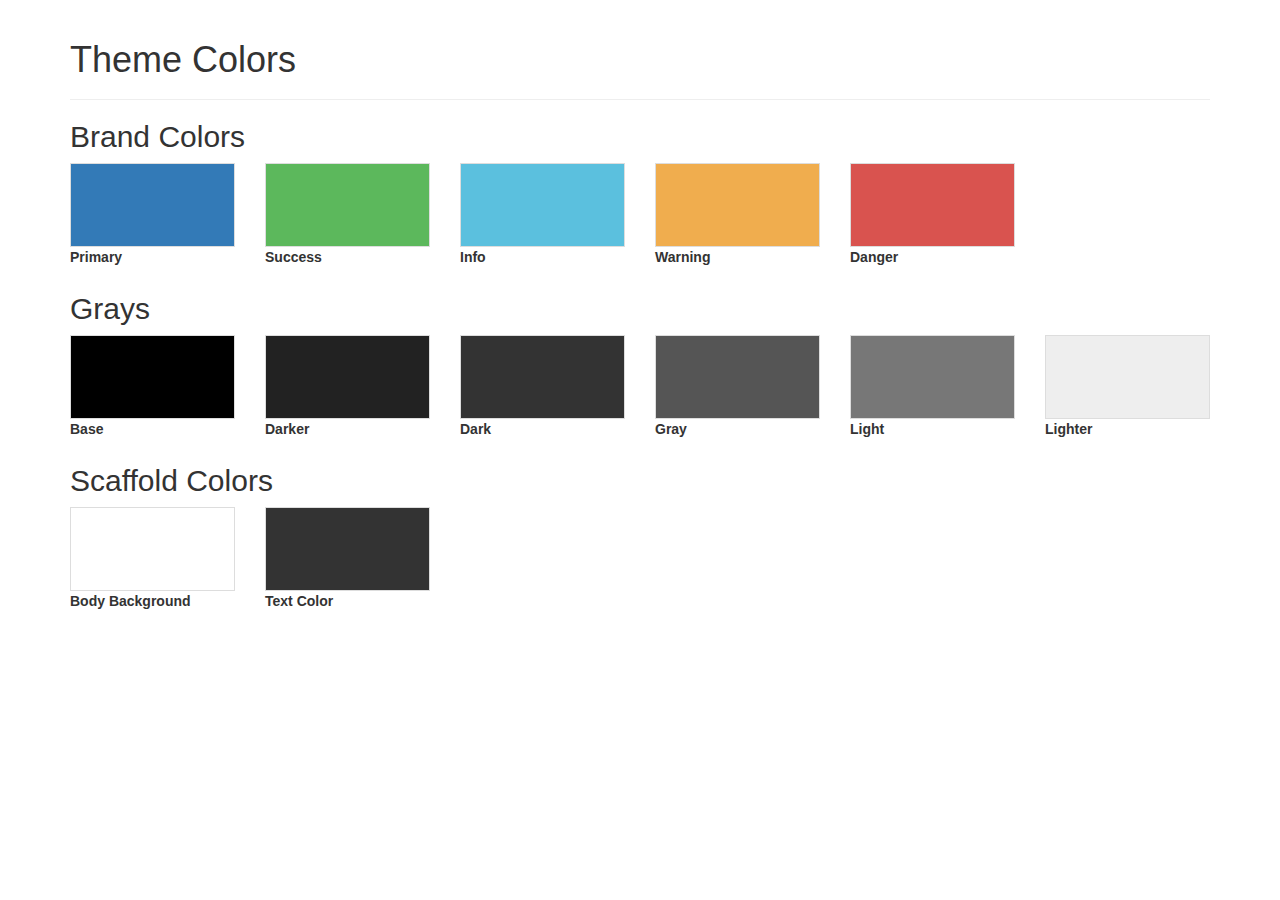
==== layout.html @ 15cb7319 "First Commit of files" ====
<!DOCTYPE html>
<html lang="en">

<head>
  <title>Bootstrap Builder</title>
  <meta charset="utf-8">
  <meta name="viewport" content="width=device-width, initial-scale=1">
  <link rel="stylesheet" href="/css/builder-styles.css">
  <link rel="stylesheet" href="/css/bootstrap.css">
  <link rel="stylesheet" href="/css/bootstrap-theme.css"> </head>

<body>
  <div class="container">
    <div class="page-header">
      <h1>Theme Colors</h1> </div>
    <h2>Brand Colors</h2>
    <div class="row">
      <div class="col-sm-2 col-xs-4">
        <div class="brand-primary color-swatch"></div>
        <label>Primary</label>
      </div>
      <div class="col-sm-2 col-xs-4">
        <div class="brand-success color-swatch"></div>
        <label>Success</label>
      </div>
      <div class="col-sm-2 col-xs-4">
        <div class="brand-info color-swatch"></div>
        <label>Info</label>
      </div>
      <div class="col-sm-2 col-xs-4">
        <div class="brand-warning color-swatch"></div>
        <label>Warning</label>
      </div>
      <div class="col-sm-2 col-xs-4">
        <div class="brand-danger color-swatch"></div>
        <label>Danger</label>
      </div>
    </div>
    <h2>Grays</h2>
    <div class="row">
      <div class="col-sm-2 col-xs-4">
        <div class="gray-base color-swatch"></div>
        <label>Base</label>
      </div>
      <div class="col-sm-2 col-xs-4">
        <div class="gray-darker color-swatch"></div>
        <label>Darker</label>
      </div>
      <div class="col-sm-2 col-xs-4">
        <div class="gray-dark color-swatch"></div>
        <label>Dark</label>
      </div>
      <div class="col-sm-2 col-xs-4">
        <div class="gray color-swatch"></div>
        <label>Gray</label>
      </div>
      <div class="col-sm-2 col-xs-4">
        <div class="gray-light color-swatch"></div>
        <label>Light</label>
      </div>
      <div class="col-sm-2 col-xs-4">
        <div class="gray-lighter color-swatch"></div>
        <label>Lighter</label>
      </div>
    </div>
    <h2>Scaffold Colors</h2>
    <div class="row">
      <div class="col-sm-2 col-xs-4">
        <div class="body-bg color-swatch"></div>
        <label>Body Background</label>
      </div>
      <div class="col-sm-2 col-xs-4">
        <div class="text-color color-swatch"></div>
        <label>Text Color</label>
      </div>
    </div>

<!--
    <div class="page-header">
      <h2>Fonts</h2>
    </div>
    <div class="row">
      <div class="col-sm-4">
        <p class="font-sans-serif"><strong>Sans Serif Font Family.</strong> Lorem ipsum dolor sit amet, consectetur adipiscing elit, sed do eiusmod tempor incididunt ut labore et dolore magna aliqua. Ut enim ad minim veniam, quis nostrud exercitation ullamco laboris nisi ut aliquip ex ea commodo consequat.</label>
      </div>
      <div class="col-sm-4">
        <p class="font-serif"><strong>Serif Font Family.</strong> Lorem ipsum dolor sit amet, consectetur adipiscing elit, sed do eiusmod tempor incididunt ut labore et dolore magna aliqua. Ut enim ad minim veniam, quis nostrud exercitation ullamco laboris nisi ut aliquip ex ea commodo consequat.</label>
      </div>
      <div class="col-sm-4">
        <p class="font-monospace"><strong>Monospace Font Family.</strong> Lorem ipsum dolor sit amet, consectetur adipiscing elit, sed do eiusmod tempor incididunt ut labore et dolore magna aliqua. Ut enim ad minim veniam.</label>
      </div>
      <div class="col-sm-12">
        <p class="font-base"><strong>Base Font Family.</strong> Lorem ipsum dolor sit amet, consectetur adipiscing elit, sed do eiusmod tempor incididunt ut labore et dolore magna aliqua. Ut enim ad minim veniam, quis nostrud exercitation ullamco laboris nisi ut aliquip ex ea commodo consequat. Duis aute irure dolor in reprehenderit in voluptate velit esse cillum dolore eu fugiat nulla pariatur. Excepteur sint occaecat cupidatat non proident, sunt in culpa qui officia deserunt mollit anim id est laborum.</label>
      </div>
    </div>
-->

  </div>
  <script src="https://ajax.googleapis.com/ajax/libs/jquery/1.12.4/jquery.min.js"></script>
  <script src="http://maxcdn.bootstrapcdn.com/bootstrap/3.3.6/js/bootstrap.min.js"></script>
</body>

</html>
---- css/builder-styles.css ----
/* Generated by less 2.5.1 */
body,
html {
  height: 100%;
  position: relative;
  font-size: 14px;
}
iframe {
  overflow-y: scroll;
  float: left;
  height: 100%;
  width: 100%;
}
.application {
  height: 100%;
  width: calc(100% - 232px);
  min-width: 320px;
  padding: 0px;
  margin: 0px;
  background: #ffffff;
  overflow: auto;
}
.color-swatch {
  height: 84px;
  border: 1px solid #ddd;
}
@media (max-width: 768px) {
  .color-swatch {
    height: 72px;
  }
}
.brand-primary {
  background-color: #337ab7;
}
.brand-success {
  background-color: #5cb85c;
}
.brand-info {
  background-color: #5bc0de;
}
.brand-warning {
  background-color: #f0ad4e;
}
.brand-danger {
  background-color: #d9534f;
}
.gray-base {
  background-color: #000000;
}
.gray-darker {
  background-color: #222222;
}
.gray-dark {
  background-color: #333333;
}
.gray {
  background-color: #555555;
}
.gray-light {
  background-color: #777777;
}
.gray-lighter {
  background-color: #eeeeee;
}
.body-bg {
  background-color: #fff;
}
.text-color {
  background-color: #333333;
}
.font-sans-serif {
  font-family: "Helvetica Neue", Helvetica, Arial, sans-serif;
}
.font-serif {
  font-family: Georgia, "Times New Roman", Times, serif;
}
.font-monospace {
  font-family: Menlo, Monaco, Consolas, "Courier New", monospace;
}
.font-base {
  font-family: "Helvetica Neue", Helvetica, Arial, sans-serif;
}
.tool-panel {
  width: 232px;
  float: right;
  height: 100%;
  padding: 0;
  margin: 0px;
  position: absolute;
  top: 0;
  right: 0;
  background-color: #c3c3c3;
  overflow: scroll;
  padding-top: 50px;
}
.tool-panel label {
  margin-top: .5em;
  padding-bottom: .25em;
}
.panel-outer,
.panel-inner {
  margin: 0;
  border: none;
}
.panel-heading {
  background-image: none;
}
.panel-outer .panel-heading {
  background-image: none;
  background-color: #777;
  color: #eee;
}
.panel-outer .panel-body {
  padding: 0;
}
.panel-inner .panel-heading {
  background-image: none;
  background-color: #eee;
  color: #777;
}
.panel-inner .panel-body {
  padding: 0 1em 1em 1em;
}
.panel-inner hr {
  margin-bottom: 0;
}
#console {
  word-wrap: break-word;
}
.swatch-dropdown {
  display: inline-block;
  height: 16px;
  width: 16px;
  margin-right: 10px;
  vertical-align: middle;
}
.colorpicker-component,
.colorpicker-component .input-group-addon,
.config-display {
  display: inline-block;
}
.config-display {
  width: auto !important;
  float: right;
}
.input-group-addon {
  width: 32px !important;
  padding: 0;
}
.color-picker {
  border-radius: 0;
  background-image: none;
}
.colorpicker-element .input-group-addon i {
  width: 32px !important;
  height: 32px !important;
}
.variable-display {
  padding: 0 10px 10px 10px;
}
.variable-display .input-group-addon,
.variable-display .form-control {
  border-radius: 0;
}
.config-variables,
.config-tint {
  display: none;
}
.config-variables ul {
  margin-top: -1px;
  overflow-y: scroll;
  max-height: 122px;
  border-radius: 0px;
}
.config-variables .list-group-item {
  border-radius: 0px;
}
.slider {
  margin-left: 10px;
  max-width: 185px;
}
.slider .slider-selection {
  background: #BABABA;
}
.slider-handle {
  background-image: none !important;
  background-color: #eee !important;
  border: 1px solid #888 !important;
}
/*# sourceMappingURL=builder-styles.css.map */
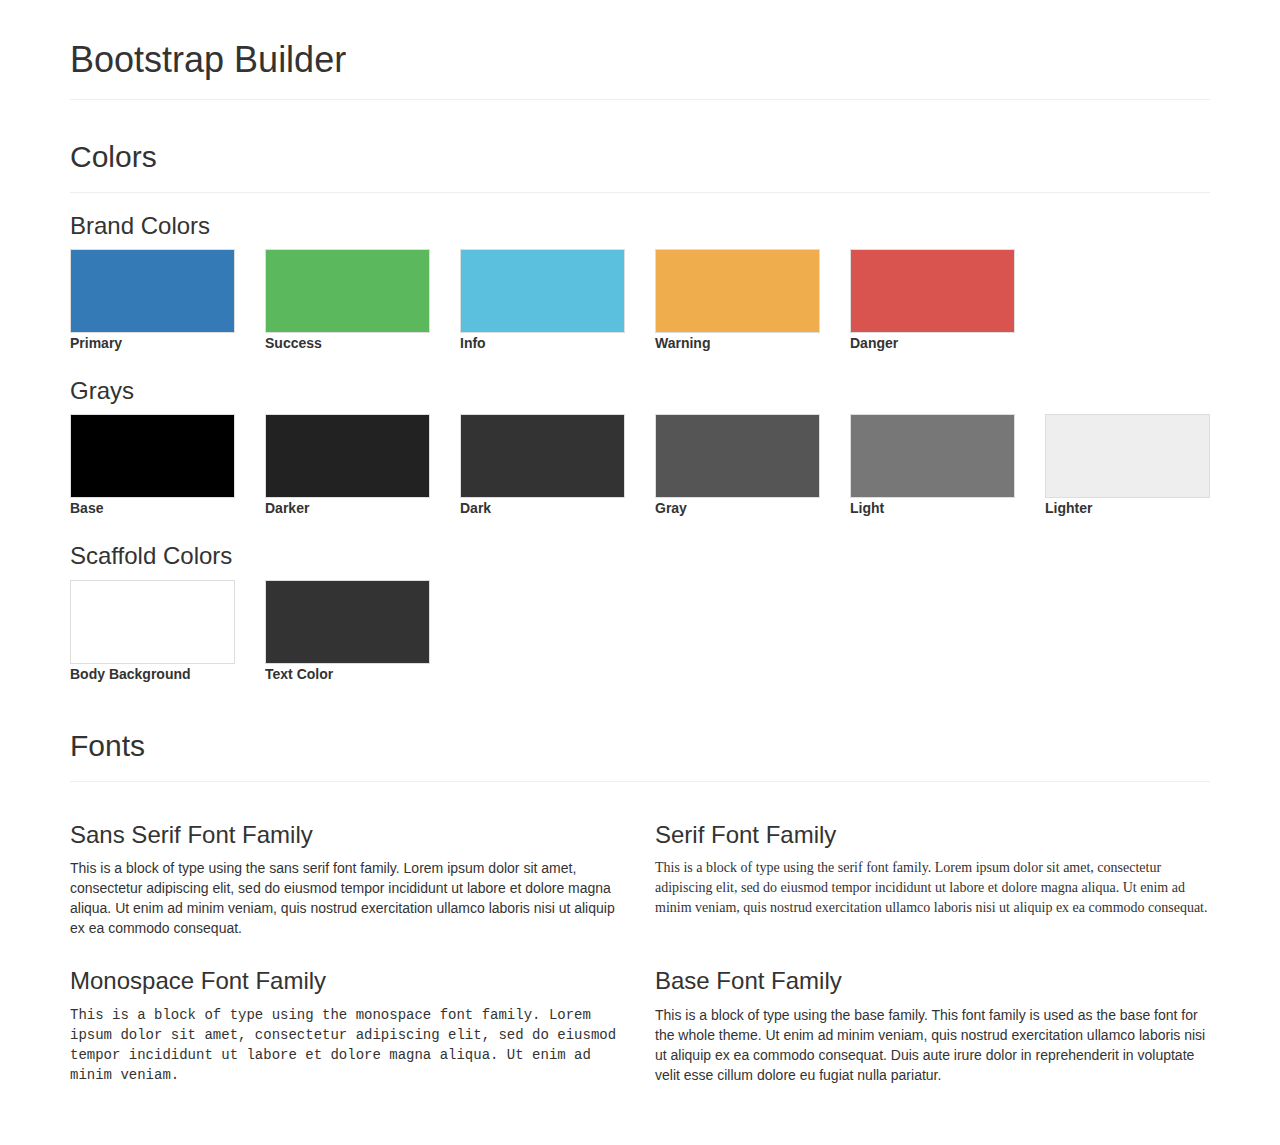
==== commit fda30098: "Added base font variables; variable links are not being "unwatched" when variables change" ====
--- a/layout.html
+++ b/layout.html
@@ -5,99 +5,125 @@
   <title>Bootstrap Builder</title>
   <meta charset="utf-8">
   <meta name="viewport" content="width=device-width, initial-scale=1">
-  <link rel="stylesheet" href="/css/builder-styles.css">
+  <link rel="stylesheet" href="/css/layout-styles.css">
   <link rel="stylesheet" href="/css/bootstrap.css">
-  <link rel="stylesheet" href="/css/bootstrap-theme.css"> </head>
+<!--  <link rel="stylesheet/less" type="text/css" href="/less/builder.less" />-->
+<!--  <script src="https://cdnjs.cloudflare.com/ajax/libs/less.js/2.7.1/less.js" type="text/javascript"></script>-->
+<!--  <link rel="stylesheet/css" type="text/css" href="/css/builder.css" />-->
+<link rel="stylesheet/css" type="text/css" href="/css/layout-styles.css" />
+
+  <link rel="stylesheet" href="/css/bootstrap-theme.css">
+  <link rel="stylesheet" href="https://fonts.googleapis.com/css?family=Lato">
+  <link rel="stylesheet" href="https://fonts.googleapis.com/css?family=Open+Sans">
+</head>
 
 <body>
   <div class="container">
     <div class="page-header">
-      <h1>Theme Colors</h1> </div>
-    <h2>Brand Colors</h2>
+      <h1>Bootstrap Builder</h1> </div>
+    <div class="page-header" id="colors">
+      <h2>Colors</h2> </div>
+    <h3 id="brand-colors">Brand Colors</h3>
     <div class="row">
       <div class="col-sm-2 col-xs-4">
-        <div class="brand-primary color-swatch"></div>
+        <div class="color-swatch brand-primary"></div>
         <label>Primary</label>
       </div>
       <div class="col-sm-2 col-xs-4">
-        <div class="brand-success color-swatch"></div>
+        <div class="color-swatch brand-success"></div>
         <label>Success</label>
       </div>
       <div class="col-sm-2 col-xs-4">
-        <div class="brand-info color-swatch"></div>
+        <div class="color-swatch brand-info"></div>
         <label>Info</label>
       </div>
       <div class="col-sm-2 col-xs-4">
-        <div class="brand-warning color-swatch"></div>
+        <div class="color-swatch brand-warning"></div>
         <label>Warning</label>
       </div>
       <div class="col-sm-2 col-xs-4">
-        <div class="brand-danger color-swatch"></div>
+        <div class="color-swatch brand-danger"></div>
         <label>Danger</label>
       </div>
     </div>
-    <h2>Grays</h2>
+    <h3 id="grays">Grays</h3>
     <div class="row">
       <div class="col-sm-2 col-xs-4">
-        <div class="gray-base color-swatch"></div>
+        <div class="color-swatch gray-base"></div>
         <label>Base</label>
       </div>
       <div class="col-sm-2 col-xs-4">
-        <div class="gray-darker color-swatch"></div>
+        <div class="color-swatch gray-darker"></div>
         <label>Darker</label>
       </div>
       <div class="col-sm-2 col-xs-4">
-        <div class="gray-dark color-swatch"></div>
+        <div class="color-swatch gray-dark"></div>
         <label>Dark</label>
       </div>
       <div class="col-sm-2 col-xs-4">
-        <div class="gray color-swatch"></div>
+        <div class="color-swatch gray"></div>
         <label>Gray</label>
       </div>
       <div class="col-sm-2 col-xs-4">
-        <div class="gray-light color-swatch"></div>
+        <div class="color-swatch gray-light"></div>
         <label>Light</label>
       </div>
       <div class="col-sm-2 col-xs-4">
-        <div class="gray-lighter color-swatch"></div>
+        <div class="color-swatch gray-lighter"></div>
         <label>Lighter</label>
       </div>
     </div>
-    <h2>Scaffold Colors</h2>
     <div class="row">
-      <div class="col-sm-2 col-xs-4">
-        <div class="body-bg color-swatch"></div>
-        <label>Body Background</label>
+      <div class="col-sm-6">
+
+        <h3 id="scaffolding-colors">Scaffold Colors</h3>
+        <div class="row">
+          <div class="col-sm-4 col-xs-4">
+            <div class="color-swatch body-bg"></div>
+            <label>Body Background</label>
+          </div>
+          <div class="col-sm-4 col-xs-4">
+            <div class="color-swatch text-color"></div>
+            <label>Text Color</label>
+          </div>
+        </div>
       </div>
-      <div class="col-sm-2 col-xs-4">
-        <div class="text-color color-swatch"></div>
-        <label>Text Color</label>
+<!--
+      <div class="col-sm-6">
+        <h3>Links</h3>
+        <a class="btn btn-lg btn-link custom-link custom-underline" class="custom-link">Link</a>
       </div>
+-->
     </div>
-
-<!--
-    <div class="page-header">
-      <h2>Fonts</h2>
+    <div class="page-header" id="fonts">
+      <h2 id="font-families">Fonts</h2> </div>
+    <div class="row">
+      <div class="col-sm-6">
+        <h3>Sans Serif Font Family</h3>
+        <p class="font-family-sans-serif">This is a block of type using the sans serif font family. Lorem ipsum dolor sit amet, consectetur adipiscing elit, sed do eiusmod tempor incididunt ut labore et dolore magna aliqua. Ut enim ad minim veniam, quis nostrud exercitation ullamco laboris nisi ut aliquip ex ea commodo consequat.</label>
+      </div>
+      <div class="col-sm-6">
+        <h3>Serif Font Family</h3>
+        <p class="font-family-serif">This is a block of type using the serif font family. Lorem ipsum dolor sit amet, consectetur adipiscing elit, sed do eiusmod tempor incididunt ut labore et dolore magna aliqua. Ut enim ad minim veniam, quis nostrud exercitation ullamco laboris nisi ut aliquip ex ea commodo consequat.</label>
+      </div>
+      <div class="clearfix visible-sm visible-md visible-lg"></div>
+      <div class="col-sm-6">
+        <h3>Monospace Font Family</h3>
+        <p class="font-family-monospace">This is a block of type using the monospace font family. Lorem ipsum dolor sit amet, consectetur adipiscing elit, sed do eiusmod tempor incididunt ut labore et dolore magna aliqua. Ut enim ad minim veniam.</label>
+      </div>
+      <div class="col-sm-6">
+        <h3>Base Font Family</h3>
+        <p class="font-family-base">This is a block of type using the base family. This font family is used as the base font for the whole theme. Ut enim ad minim veniam, quis nostrud exercitation ullamco laboris nisi ut aliquip ex ea commodo consequat. Duis aute irure dolor in reprehenderit in voluptate velit esse cillum dolore eu fugiat nulla pariatur.</label>
+      </div>
+      <div class="clearfix visible-sm visible-md visible-lg"></div>
     </div>
-    <div class="row">
-      <div class="col-sm-4">
-        <p class="font-sans-serif"><strong>Sans Serif Font Family.</strong> Lorem ipsum dolor sit amet, consectetur adipiscing elit, sed do eiusmod tempor incididunt ut labore et dolore magna aliqua. Ut enim ad minim veniam, quis nostrud exercitation ullamco laboris nisi ut aliquip ex ea commodo consequat.</label>
-      </div>
-      <div class="col-sm-4">
-        <p class="font-serif"><strong>Serif Font Family.</strong> Lorem ipsum dolor sit amet, consectetur adipiscing elit, sed do eiusmod tempor incididunt ut labore et dolore magna aliqua. Ut enim ad minim veniam, quis nostrud exercitation ullamco laboris nisi ut aliquip ex ea commodo consequat.</label>
-      </div>
-      <div class="col-sm-4">
-        <p class="font-monospace"><strong>Monospace Font Family.</strong> Lorem ipsum dolor sit amet, consectetur adipiscing elit, sed do eiusmod tempor incididunt ut labore et dolore magna aliqua. Ut enim ad minim veniam.</label>
-      </div>
-      <div class="col-sm-12">
-        <p class="font-base"><strong>Base Font Family.</strong> Lorem ipsum dolor sit amet, consectetur adipiscing elit, sed do eiusmod tempor incididunt ut labore et dolore magna aliqua. Ut enim ad minim veniam, quis nostrud exercitation ullamco laboris nisi ut aliquip ex ea commodo consequat. Duis aute irure dolor in reprehenderit in voluptate velit esse cillum dolore eu fugiat nulla pariatur. Excepteur sint occaecat cupidatat non proident, sunt in culpa qui officia deserunt mollit anim id est laborum.</label>
-      </div>
-    </div>
--->
-
   </div>
+  <script type="text/javascript" src="variables.json"></script>
+  <script type="text/javascript" src="fonts.json"></script>
   <script src="https://ajax.googleapis.com/ajax/libs/jquery/1.12.4/jquery.min.js"></script>
   <script src="http://maxcdn.bootstrapcdn.com/bootstrap/3.3.6/js/bootstrap.min.js"></script>
+  <script src="/js/underscore.js"></script>
+  <script src="/js/layout.js"></script>
 </body>
 
 </html>
--- a/css/layout-styles.css
+++ b/css/layout-styles.css
@@ -0,0 +1,72 @@
+/* Generated by less 2.5.1 */
+body {
+  padding-bottom: 50px;
+}
+.color-swatch {
+  height: 84px !important;
+  border: 1px solid #ddd;
+  background-color: #ddd;
+}
+@media (max-width: 768px) {
+  .color-swatch {
+    height: 72px !important;
+  }
+}
+.custom-link {
+  color: #337ab7;
+}
+.custom-underline {
+  text-decoration: none;
+}
+.brand-primary {
+  background-color: #337ab7;
+}
+.brand-success {
+  background-color: #5cb85c;
+}
+.brand-info {
+  background-color: #5bc0de;
+}
+.brand-warning {
+  background-color: #f0ad4e;
+}
+.brand-danger {
+  background-color: #d9534f;
+}
+.gray-base {
+  background-color: #000000;
+}
+.gray-darker {
+  background-color: #222222;
+}
+.gray-dark {
+  background-color: #333333;
+}
+.gray {
+  background-color: #555555;
+}
+.gray-light {
+  background-color: #777777;
+}
+.gray-lighter {
+  background-color: #eeeeee;
+}
+.body-bg {
+  background-color: #ffffff;
+}
+.text-color {
+  background-color: #333333;
+}
+.font-family-sans-serif {
+  font-family: "Helvetica Neue", Helvetica, Arial, sans-serif;
+}
+.font-family-serif {
+  font-family: Georgia, "Times New Roman", Times, serif;
+}
+.font-family-monospace {
+  font-family: Menlo, Monaco, Consolas, "Courier New", monospace;
+}
+.font-family-base {
+  font-family: "Helvetica Neue", Helvetica, Arial, sans-serif;
+}
+/*# sourceMappingURL=layout-styles.css.map */
--- a/css/builder.css
+++ b/css/builder.css
@@ -0,0 +1,6725 @@
+/* Generated by less 2.5.1 */
+/*!
+ * Bootstrap v3.3.7 (http://getbootstrap.com)
+ * Copyright 2011-2016 Twitter, Inc.
+ * Licensed under MIT (https://github.com/twbs/bootstrap/blob/master/LICENSE)
+ */
+/*! normalize.css v3.0.3 | MIT License | github.com/necolas/normalize.css */
+html {
+  font-family: sans-serif;
+  -ms-text-size-adjust: 100%;
+  -webkit-text-size-adjust: 100%;
+}
+body {
+  margin: 0;
+}
+article,
+aside,
+details,
+figcaption,
+figure,
+footer,
+header,
+hgroup,
+main,
+menu,
+nav,
+section,
+summary {
+  display: block;
+}
+audio,
+canvas,
+progress,
+video {
+  display: inline-block;
+  vertical-align: baseline;
+}
+audio:not([controls]) {
+  display: none;
+  height: 0;
+}
+[hidden],
+template {
+  display: none;
+}
+a {
+  background-color: transparent;
+}
+a:active,
+a:hover {
+  outline: 0;
+}
+abbr[title] {
+  border-bottom: 1px dotted;
+}
+b,
+strong {
+  font-weight: bold;
+}
+dfn {
+  font-style: italic;
+}
+h1 {
+  font-size: 2em;
+  margin: 0.67em 0;
+}
+mark {
+  background: #ff0;
+  color: #000;
+}
+small {
+  font-size: 80%;
+}
+sub,
+sup {
+  font-size: 75%;
+  line-height: 0;
+  position: relative;
+  vertical-align: baseline;
+}
+sup {
+  top: -0.5em;
+}
+sub {
+  bottom: -0.25em;
+}
+img {
+  border: 0;
+}
+svg:not(:root) {
+  overflow: hidden;
+}
+figure {
+  margin: 1em 40px;
+}
+hr {
+  box-sizing: content-box;
+  height: 0;
+}
+pre {
+  overflow: auto;
+}
+code,
+kbd,
+pre,
+samp {
+  font-family: monospace, monospace;
+  font-size: 1em;
+}
+button,
+input,
+optgroup,
+select,
+textarea {
+  color: inherit;
+  font: inherit;
+  margin: 0;
+}
+button {
+  overflow: visible;
+}
+button,
+select {
+  text-transform: none;
+}
+button,
+html input[type="button"],
+input[type="reset"],
+input[type="submit"] {
+  -webkit-appearance: button;
+  cursor: pointer;
+}
+button[disabled],
+html input[disabled] {
+  cursor: default;
+}
+button::-moz-focus-inner,
+input::-moz-focus-inner {
+  border: 0;
+  padding: 0;
+}
+input {
+  line-height: normal;
+}
+input[type="checkbox"],
+input[type="radio"] {
+  box-sizing: border-box;
+  padding: 0;
+}
+input[type="number"]::-webkit-inner-spin-button,
+input[type="number"]::-webkit-outer-spin-button {
+  height: auto;
+}
+input[type="search"] {
+  -webkit-appearance: textfield;
+  box-sizing: content-box;
+}
+input[type="search"]::-webkit-search-cancel-button,
+input[type="search"]::-webkit-search-decoration {
+  -webkit-appearance: none;
+}
+fieldset {
+  border: 1px solid #c0c0c0;
+  margin: 0 2px;
+  padding: 0.35em 0.625em 0.75em;
+}
+legend {
+  border: 0;
+  padding: 0;
+}
+textarea {
+  overflow: auto;
+}
+optgroup {
+  font-weight: bold;
+}
+table {
+  border-collapse: collapse;
+  border-spacing: 0;
+}
+td,
+th {
+  padding: 0;
+}
+/*! Source: https://github.com/h5bp/html5-boilerplate/blob/master/src/css/main.css */
+@media print {
+  *,
+  *:before,
+  *:after {
+    background: transparent !important;
+    color: #000 !important;
+    box-shadow: none !important;
+    text-shadow: none !important;
+  }
+  a,
+  a:visited {
+    text-decoration: underline;
+  }
+  a[href]:after {
+    content: " (" attr(href) ")";
+  }
+  abbr[title]:after {
+    content: " (" attr(title) ")";
+  }
+  a[href^="#"]:after,
+  a[href^="javascript:"]:after {
+    content: "";
+  }
+  pre,
+  blockquote {
+    border: 1px solid #999;
+    page-break-inside: avoid;
+  }
+  thead {
+    display: table-header-group;
+  }
+  tr,
+  img {
+    page-break-inside: avoid;
+  }
+  img {
+    max-width: 100% !important;
+  }
+  p,
+  h2,
+  h3 {
+    orphans: 3;
+    widows: 3;
+  }
+  h2,
+  h3 {
+    page-break-after: avoid;
+  }
+  .navbar {
+    display: none;
+  }
+  .btn > .caret,
+  .dropup > .btn > .caret {
+    border-top-color: #000 !important;
+  }
+  .label {
+    border: 1px solid #000;
+  }
+  .table {
+    border-collapse: collapse !important;
+  }
+  .table td,
+  .table th {
+    background-color: #fff !important;
+  }
+  .table-bordered th,
+  .table-bordered td {
+    border: 1px solid #ddd !important;
+  }
+}
+@font-face {
+  font-family: 'Glyphicons Halflings';
+  src: url('../fonts/glyphicons-halflings-regular.eot');
+  src: url('../fonts/glyphicons-halflings-regular.eot?#iefix') format('embedded-opentype'), url('../fonts/glyphicons-halflings-regular.woff2') format('woff2'), url('../fonts/glyphicons-halflings-regular.woff') format('woff'), url('../fonts/glyphicons-halflings-regular.ttf') format('truetype'), url('../fonts/glyphicons-halflings-regular.svg#glyphicons_halflingsregular') format('svg');
+}
+.glyphicon {
+  position: relative;
+  top: 1px;
+  display: inline-block;
+  font-family: 'Glyphicons Halflings';
+  font-style: normal;
+  font-weight: normal;
+  line-height: 1;
+  -webkit-font-smoothing: antialiased;
+  -moz-osx-font-smoothing: grayscale;
+}
+.glyphicon-asterisk:before {
+  content: "\002a";
+}
+.glyphicon-plus:before {
+  content: "\002b";
+}
+.glyphicon-euro:before,
+.glyphicon-eur:before {
+  content: "\20ac";
+}
+.glyphicon-minus:before {
+  content: "\2212";
+}
+.glyphicon-cloud:before {
+  content: "\2601";
+}
+.glyphicon-envelope:before {
+  content: "\2709";
+}
+.glyphicon-pencil:before {
+  content: "\270f";
+}
+.glyphicon-glass:before {
+  content: "\e001";
+}
+.glyphicon-music:before {
+  content: "\e002";
+}
+.glyphicon-search:before {
+  content: "\e003";
+}
+.glyphicon-heart:before {
+  content: "\e005";
+}
+.glyphicon-star:before {
+  content: "\e006";
+}
+.glyphicon-star-empty:before {
+  content: "\e007";
+}
+.glyphicon-user:before {
+  content: "\e008";
+}
+.glyphicon-film:before {
+  content: "\e009";
+}
+.glyphicon-th-large:before {
+  content: "\e010";
+}
+.glyphicon-th:before {
+  content: "\e011";
+}
+.glyphicon-th-list:before {
+  content: "\e012";
+}
+.glyphicon-ok:before {
+  content: "\e013";
+}
+.glyphicon-remove:before {
+  content: "\e014";
+}
+.glyphicon-zoom-in:before {
+  content: "\e015";
+}
+.glyphicon-zoom-out:before {
+  content: "\e016";
+}
+.glyphicon-off:before {
+  content: "\e017";
+}
+.glyphicon-signal:before {
+  content: "\e018";
+}
+.glyphicon-cog:before {
+  content: "\e019";
+}
+.glyphicon-trash:before {
+  content: "\e020";
+}
+.glyphicon-home:before {
+  content: "\e021";
+}
+.glyphicon-file:before {
+  content: "\e022";
+}
+.glyphicon-time:before {
+  content: "\e023";
+}
+.glyphicon-road:before {
+  content: "\e024";
+}
+.glyphicon-download-alt:before {
+  content: "\e025";
+}
+.glyphicon-download:before {
+  content: "\e026";
+}
+.glyphicon-upload:before {
+  content: "\e027";
+}
+.glyphicon-inbox:before {
+  content: "\e028";
+}
+.glyphicon-play-circle:before {
+  content: "\e029";
+}
+.glyphicon-repeat:before {
+  content: "\e030";
+}
+.glyphicon-refresh:before {
+  content: "\e031";
+}
+.glyphicon-list-alt:before {
+  content: "\e032";
+}
+.glyphicon-lock:before {
+  content: "\e033";
+}
+.glyphicon-flag:before {
+  content: "\e034";
+}
+.glyphicon-headphones:before {
+  content: "\e035";
+}
+.glyphicon-volume-off:before {
+  content: "\e036";
+}
+.glyphicon-volume-down:before {
+  content: "\e037";
+}
+.glyphicon-volume-up:before {
+  content: "\e038";
+}
+.glyphicon-qrcode:before {
+  content: "\e039";
+}
+.glyphicon-barcode:before {
+  content: "\e040";
+}
+.glyphicon-tag:before {
+  content: "\e041";
+}
+.glyphicon-tags:before {
+  content: "\e042";
+}
+.glyphicon-book:before {
+  content: "\e043";
+}
+.glyphicon-bookmark:before {
+  content: "\e044";
+}
+.glyphicon-print:before {
+  content: "\e045";
+}
+.glyphicon-camera:before {
+  content: "\e046";
+}
+.glyphicon-font:before {
+  content: "\e047";
+}
+.glyphicon-bold:before {
+  content: "\e048";
+}
+.glyphicon-italic:before {
+  content: "\e049";
+}
+.glyphicon-text-height:before {
+  content: "\e050";
+}
+.glyphicon-text-width:before {
+  content: "\e051";
+}
+.glyphicon-align-left:before {
+  content: "\e052";
+}
+.glyphicon-align-center:before {
+  content: "\e053";
+}
+.glyphicon-align-right:before {
+  content: "\e054";
+}
+.glyphicon-align-justify:before {
+  content: "\e055";
+}
+.glyphicon-list:before {
+  content: "\e056";
+}
+.glyphicon-indent-left:before {
+  content: "\e057";
+}
+.glyphicon-indent-right:before {
+  content: "\e058";
+}
+.glyphicon-facetime-video:before {
+  content: "\e059";
+}
+.glyphicon-picture:before {
+  content: "\e060";
+}
+.glyphicon-map-marker:before {
+  content: "\e062";
+}
+.glyphicon-adjust:before {
+  content: "\e063";
+}
+.glyphicon-tint:before {
+  content: "\e064";
+}
+.glyphicon-edit:before {
+  content: "\e065";
+}
+.glyphicon-share:before {
+  content: "\e066";
+}
+.glyphicon-check:before {
+  content: "\e067";
+}
+.glyphicon-move:before {
+  content: "\e068";
+}
+.glyphicon-step-backward:before {
+  content: "\e069";
+}
+.glyphicon-fast-backward:before {
+  content: "\e070";
+}
+.glyphicon-backward:before {
+  content: "\e071";
+}
+.glyphicon-play:before {
+  content: "\e072";
+}
+.glyphicon-pause:before {
+  content: "\e073";
+}
+.glyphicon-stop:before {
+  content: "\e074";
+}
+.glyphicon-forward:before {
+  content: "\e075";
+}
+.glyphicon-fast-forward:before {
+  content: "\e076";
+}
+.glyphicon-step-forward:before {
+  content: "\e077";
+}
+.glyphicon-eject:before {
+  content: "\e078";
+}
+.glyphicon-chevron-left:before {
+  content: "\e079";
+}
+.glyphicon-chevron-right:before {
+  content: "\e080";
+}
+.glyphicon-plus-sign:before {
+  content: "\e081";
+}
+.glyphicon-minus-sign:before {
+  content: "\e082";
+}
+.glyphicon-remove-sign:before {
+  content: "\e083";
+}
+.glyphicon-ok-sign:before {
+  content: "\e084";
+}
+.glyphicon-question-sign:before {
+  content: "\e085";
+}
+.glyphicon-info-sign:before {
+  content: "\e086";
+}
+.glyphicon-screenshot:before {
+  content: "\e087";
+}
+.glyphicon-remove-circle:before {
+  content: "\e088";
+}
+.glyphicon-ok-circle:before {
+  content: "\e089";
+}
+.glyphicon-ban-circle:before {
+  content: "\e090";
+}
+.glyphicon-arrow-left:before {
+  content: "\e091";
+}
+.glyphicon-arrow-right:before {
+  content: "\e092";
+}
+.glyphicon-arrow-up:before {
+  content: "\e093";
+}
+.glyphicon-arrow-down:before {
+  content: "\e094";
+}
+.glyphicon-share-alt:before {
+  content: "\e095";
+}
+.glyphicon-resize-full:before {
+  content: "\e096";
+}
+.glyphicon-resize-small:before {
+  content: "\e097";
+}
+.glyphicon-exclamation-sign:before {
+  content: "\e101";
+}
+.glyphicon-gift:before {
+  content: "\e102";
+}
+.glyphicon-leaf:before {
+  content: "\e103";
+}
+.glyphicon-fire:before {
+  content: "\e104";
+}
+.glyphicon-eye-open:before {
+  content: "\e105";
+}
+.glyphicon-eye-close:before {
+  content: "\e106";
+}
+.glyphicon-warning-sign:before {
+  content: "\e107";
+}
+.glyphicon-plane:before {
+  content: "\e108";
+}
+.glyphicon-calendar:before {
+  content: "\e109";
+}
+.glyphicon-random:before {
+  content: "\e110";
+}
+.glyphicon-comment:before {
+  content: "\e111";
+}
+.glyphicon-magnet:before {
+  content: "\e112";
+}
+.glyphicon-chevron-up:before {
+  content: "\e113";
+}
+.glyphicon-chevron-down:before {
+  content: "\e114";
+}
+.glyphicon-retweet:before {
+  content: "\e115";
+}
+.glyphicon-shopping-cart:before {
+  content: "\e116";
+}
+.glyphicon-folder-close:before {
+  content: "\e117";
+}
+.glyphicon-folder-open:before {
+  content: "\e118";
+}
+.glyphicon-resize-vertical:before {
+  content: "\e119";
+}
+.glyphicon-resize-horizontal:before {
+  content: "\e120";
+}
+.glyphicon-hdd:before {
+  content: "\e121";
+}
+.glyphicon-bullhorn:before {
+  content: "\e122";
+}
+.glyphicon-bell:before {
+  content: "\e123";
+}
+.glyphicon-certificate:before {
+  content: "\e124";
+}
+.glyphicon-thumbs-up:before {
+  content: "\e125";
+}
+.glyphicon-thumbs-down:before {
+  content: "\e126";
+}
+.glyphicon-hand-right:before {
+  content: "\e127";
+}
+.glyphicon-hand-left:before {
+  content: "\e128";
+}
+.glyphicon-hand-up:before {
+  content: "\e129";
+}
+.glyphicon-hand-down:before {
+  content: "\e130";
+}
+.glyphicon-circle-arrow-right:before {
+  content: "\e131";
+}
+.glyphicon-circle-arrow-left:before {
+  content: "\e132";
+}
+.glyphicon-circle-arrow-up:before {
+  content: "\e133";
+}
+.glyphicon-circle-arrow-down:before {
+  content: "\e134";
+}
+.glyphicon-globe:before {
+  content: "\e135";
+}
+.glyphicon-wrench:before {
+  content: "\e136";
+}
+.glyphicon-tasks:before {
+  content: "\e137";
+}
+.glyphicon-filter:before {
+  content: "\e138";
+}
+.glyphicon-briefcase:before {
+  content: "\e139";
+}
+.glyphicon-fullscreen:before {
+  content: "\e140";
+}
+.glyphicon-dashboard:before {
+  content: "\e141";
+}
+.glyphicon-paperclip:before {
+  content: "\e142";
+}
+.glyphicon-heart-empty:before {
+  content: "\e143";
+}
+.glyphicon-link:before {
+  content: "\e144";
+}
+.glyphicon-phone:before {
+  content: "\e145";
+}
+.glyphicon-pushpin:before {
+  content: "\e146";
+}
+.glyphicon-usd:before {
+  content: "\e148";
+}
+.glyphicon-gbp:before {
+  content: "\e149";
+}
+.glyphicon-sort:before {
+  content: "\e150";
+}
+.glyphicon-sort-by-alphabet:before {
+  content: "\e151";
+}
+.glyphicon-sort-by-alphabet-alt:before {
+  content: "\e152";
+}
+.glyphicon-sort-by-order:before {
+  content: "\e153";
+}
+.glyphicon-sort-by-order-alt:before {
+  content: "\e154";
+}
+.glyphicon-sort-by-attributes:before {
+  content: "\e155";
+}
+.glyphicon-sort-by-attributes-alt:before {
+  content: "\e156";
+}
+.glyphicon-unchecked:before {
+  content: "\e157";
+}
+.glyphicon-expand:before {
+  content: "\e158";
+}
+.glyphicon-collapse-down:before {
+  content: "\e159";
+}
+.glyphicon-collapse-up:before {
+  content: "\e160";
+}
+.glyphicon-log-in:before {
+  content: "\e161";
+}
+.glyphicon-flash:before {
+  content: "\e162";
+}
+.glyphicon-log-out:before {
+  content: "\e163";
+}
+.glyphicon-new-window:before {
+  content: "\e164";
+}
+.glyphicon-record:before {
+  content: "\e165";
+}
+.glyphicon-save:before {
+  content: "\e166";
+}
+.glyphicon-open:before {
+  content: "\e167";
+}
+.glyphicon-saved:before {
+  content: "\e168";
+}
+.glyphicon-import:before {
+  content: "\e169";
+}
+.glyphicon-export:before {
+  content: "\e170";
+}
+.glyphicon-send:before {
+  content: "\e171";
+}
+.glyphicon-floppy-disk:before {
+  content: "\e172";
+}
+.glyphicon-floppy-saved:before {
+  content: "\e173";
+}
+.glyphicon-floppy-remove:before {
+  content: "\e174";
+}
+.glyphicon-floppy-save:before {
+  content: "\e175";
+}
+.glyphicon-floppy-open:before {
+  content: "\e176";
+}
+.glyphicon-credit-card:before {
+  content: "\e177";
+}
+.glyphicon-transfer:before {
+  content: "\e178";
+}
+.glyphicon-cutlery:before {
+  content: "\e179";
+}
+.glyphicon-header:before {
+  content: "\e180";
+}
+.glyphicon-compressed:before {
+  content: "\e181";
+}
+.glyphicon-earphone:before {
+  content: "\e182";
+}
+.glyphicon-phone-alt:before {
+  content: "\e183";
+}
+.glyphicon-tower:before {
+  content: "\e184";
+}
+.glyphicon-stats:before {
+  content: "\e185";
+}
+.glyphicon-sd-video:before {
+  content: "\e186";
+}
+.glyphicon-hd-video:before {
+  content: "\e187";
+}
+.glyphicon-subtitles:before {
+  content: "\e188";
+}
+.glyphicon-sound-stereo:before {
+  content: "\e189";
+}
+.glyphicon-sound-dolby:before {
+  content: "\e190";
+}
+.glyphicon-sound-5-1:before {
+  content: "\e191";
+}
+.glyphicon-sound-6-1:before {
+  content: "\e192";
+}
+.glyphicon-sound-7-1:before {
+  content: "\e193";
+}
+.glyphicon-copyright-mark:before {
+  content: "\e194";
+}
+.glyphicon-registration-mark:before {
+  content: "\e195";
+}
+.glyphicon-cloud-download:before {
+  content: "\e197";
+}
+.glyphicon-cloud-upload:before {
+  content: "\e198";
+}
+.glyphicon-tree-conifer:before {
+  content: "\e199";
+}
+.glyphicon-tree-deciduous:before {
+  content: "\e200";
+}
+.glyphicon-cd:before {
+  content: "\e201";
+}
+.glyphicon-save-file:before {
+  content: "\e202";
+}
+.glyphicon-open-file:before {
+  content: "\e203";
+}
+.glyphicon-level-up:before {
+  content: "\e204";
+}
+.glyphicon-copy:before {
+  content: "\e205";
+}
+.glyphicon-paste:before {
+  content: "\e206";
+}
+.glyphicon-alert:before {
+  content: "\e209";
+}
+.glyphicon-equalizer:before {
+  content: "\e210";
+}
+.glyphicon-king:before {
+  content: "\e211";
+}
+.glyphicon-queen:before {
+  content: "\e212";
+}
+.glyphicon-pawn:before {
+  content: "\e213";
+}
+.glyphicon-bishop:before {
+  content: "\e214";
+}
+.glyphicon-knight:before {
+  content: "\e215";
+}
+.glyphicon-baby-formula:before {
+  content: "\e216";
+}
+.glyphicon-tent:before {
+  content: "\26fa";
+}
+.glyphicon-blackboard:before {
+  content: "\e218";
+}
+.glyphicon-bed:before {
+  content: "\e219";
+}
+.glyphicon-apple:before {
+  content: "\f8ff";
+}
+.glyphicon-erase:before {
+  content: "\e221";
+}
+.glyphicon-hourglass:before {
+  content: "\231b";
+}
+.glyphicon-lamp:before {
+  content: "\e223";
+}
+.glyphicon-duplicate:before {
+  content: "\e224";
+}
+.glyphicon-piggy-bank:before {
+  content: "\e225";
+}
+.glyphicon-scissors:before {
+  content: "\e226";
+}
+.glyphicon-bitcoin:before {
+  content: "\e227";
+}
+.glyphicon-btc:before {
+  content: "\e227";
+}
+.glyphicon-xbt:before {
+  content: "\e227";
+}
+.glyphicon-yen:before {
+  content: "\00a5";
+}
+.glyphicon-jpy:before {
+  content: "\00a5";
+}
+.glyphicon-ruble:before {
+  content: "\20bd";
+}
+.glyphicon-rub:before {
+  content: "\20bd";
+}
+.glyphicon-scale:before {
+  content: "\e230";
+}
+.glyphicon-ice-lolly:before {
+  content: "\e231";
+}
+.glyphicon-ice-lolly-tasted:before {
+  content: "\e232";
+}
+.glyphicon-education:before {
+  content: "\e233";
+}
+.glyphicon-option-horizontal:before {
+  content: "\e234";
+}
+.glyphicon-option-vertical:before {
+  content: "\e235";
+}
+.glyphicon-menu-hamburger:before {
+  content: "\e236";
+}
+.glyphicon-modal-window:before {
+  content: "\e237";
+}
+.glyphicon-oil:before {
+  content: "\e238";
+}
+.glyphicon-grain:before {
+  content: "\e239";
+}
+.glyphicon-sunglasses:before {
+  content: "\e240";
+}
+.glyphicon-text-size:before {
+  content: "\e241";
+}
+.glyphicon-text-color:before {
+  content: "\e242";
+}
+.glyphicon-text-background:before {
+  content: "\e243";
+}
+.glyphicon-object-align-top:before {
+  content: "\e244";
+}
+.glyphicon-object-align-bottom:before {
+  content: "\e245";
+}
+.glyphicon-object-align-horizontal:before {
+  content: "\e246";
+}
+.glyphicon-object-align-left:before {
+  content: "\e247";
+}
+.glyphicon-object-align-vertical:before {
+  content: "\e248";
+}
+.glyphicon-object-align-right:before {
+  content: "\e249";
+}
+.glyphicon-triangle-right:before {
+  content: "\e250";
+}
+.glyphicon-triangle-left:before {
+  content: "\e251";
+}
+.glyphicon-triangle-bottom:before {
+  content: "\e252";
+}
+.glyphicon-triangle-top:before {
+  content: "\e253";
+}
+.glyphicon-console:before {
+  content: "\e254";
+}
+.glyphicon-superscript:before {
+  content: "\e255";
+}
+.glyphicon-subscript:before {
+  content: "\e256";
+}
+.glyphicon-menu-left:before {
+  content: "\e257";
+}
+.glyphicon-menu-right:before {
+  content: "\e258";
+}
+.glyphicon-menu-down:before {
+  content: "\e259";
+}
+.glyphicon-menu-up:before {
+  content: "\e260";
+}
+* {
+  -webkit-box-sizing: border-box;
+  -moz-box-sizing: border-box;
+  box-sizing: border-box;
+}
+*:before,
+*:after {
+  -webkit-box-sizing: border-box;
+  -moz-box-sizing: border-box;
+  box-sizing: border-box;
+}
+html {
+  font-size: 10px;
+  -webkit-tap-highlight-color: rgba(0, 0, 0, 0);
+}
+body {
+  font-family: "Helvetica Neue", Helvetica, Arial, sans-serif;
+  font-size: 14px;
+  line-height: 1.42857143;
+  color: #333333;
+  background-color: #ffffff;
+}
+input,
+button,
+select,
+textarea {
+  font-family: inherit;
+  font-size: inherit;
+  line-height: inherit;
+}
+a {
+  color: #337ab7;
+  text-decoration: none;
+}
+a:hover,
+a:focus {
+  color: #23527c;
+  text-decoration: underline;
+}
+a:focus {
+  outline: 5px auto -webkit-focus-ring-color;
+  outline-offset: -2px;
+}
+figure {
+  margin: 0;
+}
+img {
+  vertical-align: middle;
+}
+.img-responsive,
+.thumbnail > img,
+.thumbnail a > img,
+.carousel-inner > .item > img,
+.carousel-inner > .item > a > img {
+  display: block;
+  max-width: 100%;
+  height: auto;
+}
+.img-rounded {
+  border-radius: 6px;
+}
+.img-thumbnail {
+  padding: 4px;
+  line-height: 1.42857143;
+  background-color: #ffffff;
+  border: 1px solid #dddddd;
+  border-radius: 4px;
+  -webkit-transition: all 0.2s ease-in-out;
+  -o-transition: all 0.2s ease-in-out;
+  transition: all 0.2s ease-in-out;
+  display: inline-block;
+  max-width: 100%;
+  height: auto;
+}
+.img-circle {
+  border-radius: 50%;
+}
+hr {
+  margin-top: 20px;
+  margin-bottom: 20px;
+  border: 0;
+  border-top: 1px solid #eeeeee;
+}
+.sr-only {
+  position: absolute;
+  width: 1px;
+  height: 1px;
+  margin: -1px;
+  padding: 0;
+  overflow: hidden;
+  clip: rect(0, 0, 0, 0);
+  border: 0;
+}
+.sr-only-focusable:active,
+.sr-only-focusable:focus {
+  position: static;
+  width: auto;
+  height: auto;
+  margin: 0;
+  overflow: visible;
+  clip: auto;
+}
+[role="button"] {
+  cursor: pointer;
+}
+h1,
+h2,
+h3,
+h4,
+h5,
+h6,
+.h1,
+.h2,
+.h3,
+.h4,
+.h5,
+.h6 {
+  font-family: inherit;
+  font-weight: 500;
+  line-height: 1.1;
+  color: inherit;
+}
+h1 small,
+h2 small,
+h3 small,
+h4 small,
+h5 small,
+h6 small,
+.h1 small,
+.h2 small,
+.h3 small,
+.h4 small,
+.h5 small,
+.h6 small,
+h1 .small,
+h2 .small,
+h3 .small,
+h4 .small,
+h5 .small,
+h6 .small,
+.h1 .small,
+.h2 .small,
+.h3 .small,
+.h4 .small,
+.h5 .small,
+.h6 .small {
+  font-weight: normal;
+  line-height: 1;
+  color: #777777;
+}
+h1,
+.h1,
+h2,
+.h2,
+h3,
+.h3 {
+  margin-top: 20px;
+  margin-bottom: 10px;
+}
+h1 small,
+.h1 small,
+h2 small,
+.h2 small,
+h3 small,
+.h3 small,
+h1 .small,
+.h1 .small,
+h2 .small,
+.h2 .small,
+h3 .small,
+.h3 .small {
+  font-size: 65%;
+}
+h4,
+.h4,
+h5,
+.h5,
+h6,
+.h6 {
+  margin-top: 10px;
+  margin-bottom: 10px;
+}
+h4 small,
+.h4 small,
+h5 small,
+.h5 small,
+h6 small,
+.h6 small,
+h4 .small,
+.h4 .small,
+h5 .small,
+.h5 .small,
+h6 .small,
+.h6 .small {
+  font-size: 75%;
+}
+h1,
+.h1 {
+  font-size: 36px;
+}
+h2,
+.h2 {
+  font-size: 30px;
+}
+h3,
+.h3 {
+  font-size: 24px;
+}
+h4,
+.h4 {
+  font-size: 18px;
+}
+h5,
+.h5 {
+  font-size: 14px;
+}
+h6,
+.h6 {
+  font-size: 12px;
+}
+p {
+  margin: 0 0 10px;
+}
+.lead {
+  margin-bottom: 20px;
+  font-size: 16px;
+  font-weight: 300;
+  line-height: 1.4;
+}
+@media (min-width: 768px) {
+  .lead {
+    font-size: 21px;
+  }
+}
+small,
+.small {
+  font-size: 85%;
+}
+mark,
+.mark {
+  background-color: #fcf8e3;
+  padding: .2em;
+}
+.text-left {
+  text-align: left;
+}
+.text-right {
+  text-align: right;
+}
+.text-center {
+  text-align: center;
+}
+.text-justify {
+  text-align: justify;
+}
+.text-nowrap {
+  white-space: nowrap;
+}
+.text-lowercase {
+  text-transform: lowercase;
+}
+.text-uppercase {
+  text-transform: uppercase;
+}
+.text-capitalize {
+  text-transform: capitalize;
+}
+.text-muted {
+  color: #777777;
+}
+.text-primary {
+  color: #337ab7;
+}
+a.text-primary:hover,
+a.text-primary:focus {
+  color: #286090;
+}
+.text-success {
+  color: #3c763d;
+}
+a.text-success:hover,
+a.text-success:focus {
+  color: #2b542c;
+}
+.text-info {
+  color: #31708f;
+}
+a.text-info:hover,
+a.text-info:focus {
+  color: #245269;
+}
+.text-warning {
+  color: #8a6d3b;
+}
+a.text-warning:hover,
+a.text-warning:focus {
+  color: #66512c;
+}
+.text-danger {
+  color: #a94442;
+}
+a.text-danger:hover,
+a.text-danger:focus {
+  color: #843534;
+}
+.bg-primary {
+  color: #fff;
+  background-color: #337ab7;
+}
+a.bg-primary:hover,
+a.bg-primary:focus {
+  background-color: #286090;
+}
+.bg-success {
+  background-color: #dff0d8;
+}
+a.bg-success:hover,
+a.bg-success:focus {
+  background-color: #c1e2b3;
+}
+.bg-info {
+  background-color: #d9edf7;
+}
+a.bg-info:hover,
+a.bg-info:focus {
+  background-color: #afd9ee;
+}
+.bg-warning {
+  background-color: #fcf8e3;
+}
+a.bg-warning:hover,
+a.bg-warning:focus {
+  background-color: #f7ecb5;
+}
+.bg-danger {
+  background-color: #f2dede;
+}
+a.bg-danger:hover,
+a.bg-danger:focus {
+  background-color: #e4b9b9;
+}
+.page-header {
+  padding-bottom: 9px;
+  margin: 40px 0 20px;
+  border-bottom: 1px solid #eeeeee;
+}
+ul,
+ol {
+  margin-top: 0;
+  margin-bottom: 10px;
+}
+ul ul,
+ol ul,
+ul ol,
+ol ol {
+  margin-bottom: 0;
+}
+.list-unstyled {
+  padding-left: 0;
+  list-style: none;
+}
+.list-inline {
+  padding-left: 0;
+  list-style: none;
+  margin-left: -5px;
+}
+.list-inline > li {
+  display: inline-block;
+  padding-left: 5px;
+  padding-right: 5px;
+}
+dl {
+  margin-top: 0;
+  margin-bottom: 20px;
+}
+dt,
+dd {
+  line-height: 1.42857143;
+}
+dt {
+  font-weight: bold;
+}
+dd {
+  margin-left: 0;
+}
+@media (min-width: 768px) {
+  .dl-horizontal dt {
+    float: left;
+    width: 160px;
+    clear: left;
+    text-align: right;
+    overflow: hidden;
+    text-overflow: ellipsis;
+    white-space: nowrap;
+  }
+  .dl-horizontal dd {
+    margin-left: 180px;
+  }
+}
+abbr[title],
+abbr[data-original-title] {
+  cursor: help;
+  border-bottom: 1px dotted #777777;
+}
+.initialism {
+  font-size: 90%;
+  text-transform: uppercase;
+}
+blockquote {
+  padding: 10px 20px;
+  margin: 0 0 20px;
+  font-size: 17.5px;
+  border-left: 5px solid #eeeeee;
+}
+blockquote p:last-child,
+blockquote ul:last-child,
+blockquote ol:last-child {
+  margin-bottom: 0;
+}
+blockquote footer,
+blockquote small,
+blockquote .small {
+  display: block;
+  font-size: 80%;
+  line-height: 1.42857143;
+  color: #777777;
+}
+blockquote footer:before,
+blockquote small:before,
+blockquote .small:before {
+  content: '\2014 \00A0';
+}
+.blockquote-reverse,
+blockquote.pull-right {
+  padding-right: 15px;
+  padding-left: 0;
+  border-right: 5px solid #eeeeee;
+  border-left: 0;
+  text-align: right;
+}
+.blockquote-reverse footer:before,
+blockquote.pull-right footer:before,
+.blockquote-reverse small:before,
+blockquote.pull-right small:before,
+.blockquote-reverse .small:before,
+blockquote.pull-right .small:before {
+  content: '';
+}
+.blockquote-reverse footer:after,
+blockquote.pull-right footer:after,
+.blockquote-reverse small:after,
+blockquote.pull-right small:after,
+.blockquote-reverse .small:after,
+blockquote.pull-right .small:after {
+  content: '\00A0 \2014';
+}
+address {
+  margin-bottom: 20px;
+  font-style: normal;
+  line-height: 1.42857143;
+}
+code,
+kbd,
+pre,
+samp {
+  font-family: Menlo, Monaco, Consolas, "Courier New", monospace;
+}
+code {
+  padding: 2px 4px;
+  font-size: 90%;
+  color: #c7254e;
+  background-color: #f9f2f4;
+  border-radius: 4px;
+}
+kbd {
+  padding: 2px 4px;
+  font-size: 90%;
+  color: #ffffff;
+  background-color: #333333;
+  border-radius: 3px;
+  box-shadow: inset 0 -1px 0 rgba(0, 0, 0, 0.25);
+}
+kbd kbd {
+  padding: 0;
+  font-size: 100%;
+  font-weight: bold;
+  box-shadow: none;
+}
+pre {
+  display: block;
+  padding: 9.5px;
+  margin: 0 0 10px;
+  font-size: 13px;
+  line-height: 1.42857143;
+  word-break: break-all;
+  word-wrap: break-word;
+  color: #333333;
+  background-color: #f5f5f5;
+  border: 1px solid #cccccc;
+  border-radius: 4px;
+}
+pre code {
+  padding: 0;
+  font-size: inherit;
+  color: inherit;
+  white-space: pre-wrap;
+  background-color: transparent;
+  border-radius: 0;
+}
+.pre-scrollable {
+  max-height: 340px;
+  overflow-y: scroll;
+}
+.container {
+  margin-right: auto;
+  margin-left: auto;
+  padding-left: 15px;
+  padding-right: 15px;
+}
+@media (min-width: 768px) {
+  .container {
+    width: 750px;
+  }
+}
+@media (min-width: 992px) {
+  .container {
+    width: 970px;
+  }
+}
+@media (min-width: 1200px) {
+  .container {
+    width: 1170px;
+  }
+}
+.container-fluid {
+  margin-right: auto;
+  margin-left: auto;
+  padding-left: 15px;
+  padding-right: 15px;
+}
+.row {
+  margin-left: -15px;
+  margin-right: -15px;
+}
+.col-xs-1, .col-sm-1, .col-md-1, .col-lg-1, .col-xs-2, .col-sm-2, .col-md-2, .col-lg-2, .col-xs-3, .col-sm-3, .col-md-3, .col-lg-3, .col-xs-4, .col-sm-4, .col-md-4, .col-lg-4, .col-xs-5, .col-sm-5, .col-md-5, .col-lg-5, .col-xs-6, .col-sm-6, .col-md-6, .col-lg-6, .col-xs-7, .col-sm-7, .col-md-7, .col-lg-7, .col-xs-8, .col-sm-8, .col-md-8, .col-lg-8, .col-xs-9, .col-sm-9, .col-md-9, .col-lg-9, .col-xs-10, .col-sm-10, .col-md-10, .col-lg-10, .col-xs-11, .col-sm-11, .col-md-11, .col-lg-11, .col-xs-12, .col-sm-12, .col-md-12, .col-lg-12 {
+  position: relative;
+  min-height: 1px;
+  padding-left: 15px;
+  padding-right: 15px;
+}
+.col-xs-1, .col-xs-2, .col-xs-3, .col-xs-4, .col-xs-5, .col-xs-6, .col-xs-7, .col-xs-8, .col-xs-9, .col-xs-10, .col-xs-11, .col-xs-12 {
+  float: left;
+}
+.col-xs-12 {
+  width: 100%;
+}
+.col-xs-11 {
+  width: 91.66666667%;
+}
+.col-xs-10 {
+  width: 83.33333333%;
+}
+.col-xs-9 {
+  width: 75%;
+}
+.col-xs-8 {
+  width: 66.66666667%;
+}
+.col-xs-7 {
+  width: 58.33333333%;
+}
+.col-xs-6 {
+  width: 50%;
+}
+.col-xs-5 {
+  width: 41.66666667%;
+}
+.col-xs-4 {
+  width: 33.33333333%;
+}
+.col-xs-3 {
+  width: 25%;
+}
+.col-xs-2 {
+  width: 16.66666667%;
+}
+.col-xs-1 {
+  width: 8.33333333%;
+}
+.col-xs-pull-12 {
+  right: 100%;
+}
+.col-xs-pull-11 {
+  right: 91.66666667%;
+}
+.col-xs-pull-10 {
+  right: 83.33333333%;
+}
+.col-xs-pull-9 {
+  right: 75%;
+}
+.col-xs-pull-8 {
+  right: 66.66666667%;
+}
+.col-xs-pull-7 {
+  right: 58.33333333%;
+}
+.col-xs-pull-6 {
+  right: 50%;
+}
+.col-xs-pull-5 {
+  right: 41.66666667%;
+}
+.col-xs-pull-4 {
+  right: 33.33333333%;
+}
+.col-xs-pull-3 {
+  right: 25%;
+}
+.col-xs-pull-2 {
+  right: 16.66666667%;
+}
+.col-xs-pull-1 {
+  right: 8.33333333%;
+}
+.col-xs-pull-0 {
+  right: auto;
+}
+.col-xs-push-12 {
+  left: 100%;
+}
+.col-xs-push-11 {
+  left: 91.66666667%;
+}
+.col-xs-push-10 {
+  left: 83.33333333%;
+}
+.col-xs-push-9 {
+  left: 75%;
+}
+.col-xs-push-8 {
+  left: 66.66666667%;
+}
+.col-xs-push-7 {
+  left: 58.33333333%;
+}
+.col-xs-push-6 {
+  left: 50%;
+}
+.col-xs-push-5 {
+  left: 41.66666667%;
+}
+.col-xs-push-4 {
+  left: 33.33333333%;
+}
+.col-xs-push-3 {
+  left: 25%;
+}
+.col-xs-push-2 {
+  left: 16.66666667%;
+}
+.col-xs-push-1 {
+  left: 8.33333333%;
+}
+.col-xs-push-0 {
+  left: auto;
+}
+.col-xs-offset-12 {
+  margin-left: 100%;
+}
+.col-xs-offset-11 {
+  margin-left: 91.66666667%;
+}
+.col-xs-offset-10 {
+  margin-left: 83.33333333%;
+}
+.col-xs-offset-9 {
+  margin-left: 75%;
+}
+.col-xs-offset-8 {
+  margin-left: 66.66666667%;
+}
+.col-xs-offset-7 {
+  margin-left: 58.33333333%;
+}
+.col-xs-offset-6 {
+  margin-left: 50%;
+}
+.col-xs-offset-5 {
+  margin-left: 41.66666667%;
+}
+.col-xs-offset-4 {
+  margin-left: 33.33333333%;
+}
+.col-xs-offset-3 {
+  margin-left: 25%;
+}
+.col-xs-offset-2 {
+  margin-left: 16.66666667%;
+}
+.col-xs-offset-1 {
+  margin-left: 8.33333333%;
+}
+.col-xs-offset-0 {
+  margin-left: 0%;
+}
+@media (min-width: 768px) {
+  .col-sm-1, .col-sm-2, .col-sm-3, .col-sm-4, .col-sm-5, .col-sm-6, .col-sm-7, .col-sm-8, .col-sm-9, .col-sm-10, .col-sm-11, .col-sm-12 {
+    float: left;
+  }
+  .col-sm-12 {
+    width: 100%;
+  }
+  .col-sm-11 {
+    width: 91.66666667%;
+  }
+  .col-sm-10 {
+    width: 83.33333333%;
+  }
+  .col-sm-9 {
+    width: 75%;
+  }
+  .col-sm-8 {
+    width: 66.66666667%;
+  }
+  .col-sm-7 {
+    width: 58.33333333%;
+  }
+  .col-sm-6 {
+    width: 50%;
+  }
+  .col-sm-5 {
+    width: 41.66666667%;
+  }
+  .col-sm-4 {
+    width: 33.33333333%;
+  }
+  .col-sm-3 {
+    width: 25%;
+  }
+  .col-sm-2 {
+    width: 16.66666667%;
+  }
+  .col-sm-1 {
+    width: 8.33333333%;
+  }
+  .col-sm-pull-12 {
+    right: 100%;
+  }
+  .col-sm-pull-11 {
+    right: 91.66666667%;
+  }
+  .col-sm-pull-10 {
+    right: 83.33333333%;
+  }
+  .col-sm-pull-9 {
+    right: 75%;
+  }
+  .col-sm-pull-8 {
+    right: 66.66666667%;
+  }
+  .col-sm-pull-7 {
+    right: 58.33333333%;
+  }
+  .col-sm-pull-6 {
+    right: 50%;
+  }
+  .col-sm-pull-5 {
+    right: 41.66666667%;
+  }
+  .col-sm-pull-4 {
+    right: 33.33333333%;
+  }
+  .col-sm-pull-3 {
+    right: 25%;
+  }
+  .col-sm-pull-2 {
+    right: 16.66666667%;
+  }
+  .col-sm-pull-1 {
+    right: 8.33333333%;
+  }
+  .col-sm-pull-0 {
+    right: auto;
+  }
+  .col-sm-push-12 {
+    left: 100%;
+  }
+  .col-sm-push-11 {
+    left: 91.66666667%;
+  }
+  .col-sm-push-10 {
+    left: 83.33333333%;
+  }
+  .col-sm-push-9 {
+    left: 75%;
+  }
+  .col-sm-push-8 {
+    left: 66.66666667%;
+  }
+  .col-sm-push-7 {
+    left: 58.33333333%;
+  }
+  .col-sm-push-6 {
+    left: 50%;
+  }
+  .col-sm-push-5 {
+    left: 41.66666667%;
+  }
+  .col-sm-push-4 {
+    left: 33.33333333%;
+  }
+  .col-sm-push-3 {
+    left: 25%;
+  }
+  .col-sm-push-2 {
+    left: 16.66666667%;
+  }
+  .col-sm-push-1 {
+    left: 8.33333333%;
+  }
+  .col-sm-push-0 {
+    left: auto;
+  }
+  .col-sm-offset-12 {
+    margin-left: 100%;
+  }
+  .col-sm-offset-11 {
+    margin-left: 91.66666667%;
+  }
+  .col-sm-offset-10 {
+    margin-left: 83.33333333%;
+  }
+  .col-sm-offset-9 {
+    margin-left: 75%;
+  }
+  .col-sm-offset-8 {
+    margin-left: 66.66666667%;
+  }
+  .col-sm-offset-7 {
+    margin-left: 58.33333333%;
+  }
+  .col-sm-offset-6 {
+    margin-left: 50%;
+  }
+  .col-sm-offset-5 {
+    margin-left: 41.66666667%;
+  }
+  .col-sm-offset-4 {
+    margin-left: 33.33333333%;
+  }
+  .col-sm-offset-3 {
+    margin-left: 25%;
+  }
+  .col-sm-offset-2 {
+    margin-left: 16.66666667%;
+  }
+  .col-sm-offset-1 {
+    margin-left: 8.33333333%;
+  }
+  .col-sm-offset-0 {
+    margin-left: 0%;
+  }
+}
+@media (min-width: 992px) {
+  .col-md-1, .col-md-2, .col-md-3, .col-md-4, .col-md-5, .col-md-6, .col-md-7, .col-md-8, .col-md-9, .col-md-10, .col-md-11, .col-md-12 {
+    float: left;
+  }
+  .col-md-12 {
+    width: 100%;
+  }
+  .col-md-11 {
+    width: 91.66666667%;
+  }
+  .col-md-10 {
+    width: 83.33333333%;
+  }
+  .col-md-9 {
+    width: 75%;
+  }
+  .col-md-8 {
+    width: 66.66666667%;
+  }
+  .col-md-7 {
+    width: 58.33333333%;
+  }
+  .col-md-6 {
+    width: 50%;
+  }
+  .col-md-5 {
+    width: 41.66666667%;
+  }
+  .col-md-4 {
+    width: 33.33333333%;
+  }
+  .col-md-3 {
+    width: 25%;
+  }
+  .col-md-2 {
+    width: 16.66666667%;
+  }
+  .col-md-1 {
+    width: 8.33333333%;
+  }
+  .col-md-pull-12 {
+    right: 100%;
+  }
+  .col-md-pull-11 {
+    right: 91.66666667%;
+  }
+  .col-md-pull-10 {
+    right: 83.33333333%;
+  }
+  .col-md-pull-9 {
+    right: 75%;
+  }
+  .col-md-pull-8 {
+    right: 66.66666667%;
+  }
+  .col-md-pull-7 {
+    right: 58.33333333%;
+  }
+  .col-md-pull-6 {
+    right: 50%;
+  }
+  .col-md-pull-5 {
+    right: 41.66666667%;
+  }
+  .col-md-pull-4 {
+    right: 33.33333333%;
+  }
+  .col-md-pull-3 {
+    right: 25%;
+  }
+  .col-md-pull-2 {
+    right: 16.66666667%;
+  }
+  .col-md-pull-1 {
+    right: 8.33333333%;
+  }
+  .col-md-pull-0 {
+    right: auto;
+  }
+  .col-md-push-12 {
+    left: 100%;
+  }
+  .col-md-push-11 {
+    left: 91.66666667%;
+  }
+  .col-md-push-10 {
+    left: 83.33333333%;
+  }
+  .col-md-push-9 {
+    left: 75%;
+  }
+  .col-md-push-8 {
+    left: 66.66666667%;
+  }
+  .col-md-push-7 {
+    left: 58.33333333%;
+  }
+  .col-md-push-6 {
+    left: 50%;
+  }
+  .col-md-push-5 {
+    left: 41.66666667%;
+  }
+  .col-md-push-4 {
+    left: 33.33333333%;
+  }
+  .col-md-push-3 {
+    left: 25%;
+  }
+  .col-md-push-2 {
+    left: 16.66666667%;
+  }
+  .col-md-push-1 {
+    left: 8.33333333%;
+  }
+  .col-md-push-0 {
+    left: auto;
+  }
+  .col-md-offset-12 {
+    margin-left: 100%;
+  }
+  .col-md-offset-11 {
+    margin-left: 91.66666667%;
+  }
+  .col-md-offset-10 {
+    margin-left: 83.33333333%;
+  }
+  .col-md-offset-9 {
+    margin-left: 75%;
+  }
+  .col-md-offset-8 {
+    margin-left: 66.66666667%;
+  }
+  .col-md-offset-7 {
+    margin-left: 58.33333333%;
+  }
+  .col-md-offset-6 {
+    margin-left: 50%;
+  }
+  .col-md-offset-5 {
+    margin-left: 41.66666667%;
+  }
+  .col-md-offset-4 {
+    margin-left: 33.33333333%;
+  }
+  .col-md-offset-3 {
+    margin-left: 25%;
+  }
+  .col-md-offset-2 {
+    margin-left: 16.66666667%;
+  }
+  .col-md-offset-1 {
+    margin-left: 8.33333333%;
+  }
+  .col-md-offset-0 {
+    margin-left: 0%;
+  }
+}
+@media (min-width: 1200px) {
+  .col-lg-1, .col-lg-2, .col-lg-3, .col-lg-4, .col-lg-5, .col-lg-6, .col-lg-7, .col-lg-8, .col-lg-9, .col-lg-10, .col-lg-11, .col-lg-12 {
+    float: left;
+  }
+  .col-lg-12 {
+    width: 100%;
+  }
+  .col-lg-11 {
+    width: 91.66666667%;
+  }
+  .col-lg-10 {
+    width: 83.33333333%;
+  }
+  .col-lg-9 {
+    width: 75%;
+  }
+  .col-lg-8 {
+    width: 66.66666667%;
+  }
+  .col-lg-7 {
+    width: 58.33333333%;
+  }
+  .col-lg-6 {
+    width: 50%;
+  }
+  .col-lg-5 {
+    width: 41.66666667%;
+  }
+  .col-lg-4 {
+    width: 33.33333333%;
+  }
+  .col-lg-3 {
+    width: 25%;
+  }
+  .col-lg-2 {
+    width: 16.66666667%;
+  }
+  .col-lg-1 {
+    width: 8.33333333%;
+  }
+  .col-lg-pull-12 {
+    right: 100%;
+  }
+  .col-lg-pull-11 {
+    right: 91.66666667%;
+  }
+  .col-lg-pull-10 {
+    right: 83.33333333%;
+  }
+  .col-lg-pull-9 {
+    right: 75%;
+  }
+  .col-lg-pull-8 {
+    right: 66.66666667%;
+  }
+  .col-lg-pull-7 {
+    right: 58.33333333%;
+  }
+  .col-lg-pull-6 {
+    right: 50%;
+  }
+  .col-lg-pull-5 {
+    right: 41.66666667%;
+  }
+  .col-lg-pull-4 {
+    right: 33.33333333%;
+  }
+  .col-lg-pull-3 {
+    right: 25%;
+  }
+  .col-lg-pull-2 {
+    right: 16.66666667%;
+  }
+  .col-lg-pull-1 {
+    right: 8.33333333%;
+  }
+  .col-lg-pull-0 {
+    right: auto;
+  }
+  .col-lg-push-12 {
+    left: 100%;
+  }
+  .col-lg-push-11 {
+    left: 91.66666667%;
+  }
+  .col-lg-push-10 {
+    left: 83.33333333%;
+  }
+  .col-lg-push-9 {
+    left: 75%;
+  }
+  .col-lg-push-8 {
+    left: 66.66666667%;
+  }
+  .col-lg-push-7 {
+    left: 58.33333333%;
+  }
+  .col-lg-push-6 {
+    left: 50%;
+  }
+  .col-lg-push-5 {
+    left: 41.66666667%;
+  }
+  .col-lg-push-4 {
+    left: 33.33333333%;
+  }
+  .col-lg-push-3 {
+    left: 25%;
+  }
+  .col-lg-push-2 {
+    left: 16.66666667%;
+  }
+  .col-lg-push-1 {
+    left: 8.33333333%;
+  }
+  .col-lg-push-0 {
+    left: auto;
+  }
+  .col-lg-offset-12 {
+    margin-left: 100%;
+  }
+  .col-lg-offset-11 {
+    margin-left: 91.66666667%;
+  }
+  .col-lg-offset-10 {
+    margin-left: 83.33333333%;
+  }
+  .col-lg-offset-9 {
+    margin-left: 75%;
+  }
+  .col-lg-offset-8 {
+    margin-left: 66.66666667%;
+  }
+  .col-lg-offset-7 {
+    margin-left: 58.33333333%;
+  }
+  .col-lg-offset-6 {
+    margin-left: 50%;
+  }
+  .col-lg-offset-5 {
+    margin-left: 41.66666667%;
+  }
+  .col-lg-offset-4 {
+    margin-left: 33.33333333%;
+  }
+  .col-lg-offset-3 {
+    margin-left: 25%;
+  }
+  .col-lg-offset-2 {
+    margin-left: 16.66666667%;
+  }
+  .col-lg-offset-1 {
+    margin-left: 8.33333333%;
+  }
+  .col-lg-offset-0 {
+    margin-left: 0%;
+  }
+}
+table {
+  background-color: transparent;
+}
+caption {
+  padding-top: 8px;
+  padding-bottom: 8px;
+  color: #777777;
+  text-align: left;
+}
+th {
+  text-align: left;
+}
+.table {
+  width: 100%;
+  max-width: 100%;
+  margin-bottom: 20px;
+}
+.table > thead > tr > th,
+.table > tbody > tr > th,
+.table > tfoot > tr > th,
+.table > thead > tr > td,
+.table > tbody > tr > td,
+.table > tfoot > tr > td {
+  padding: 8px;
+  line-height: 1.42857143;
+  vertical-align: top;
+  border-top: 1px solid #dddddd;
+}
+.table > thead > tr > th {
+  vertical-align: bottom;
+  border-bottom: 2px solid #dddddd;
+}
+.table > caption + thead > tr:first-child > th,
+.table > colgroup + thead > tr:first-child > th,
+.table > thead:first-child > tr:first-child > th,
+.table > caption + thead > tr:first-child > td,
+.table > colgroup + thead > tr:first-child > td,
+.table > thead:first-child > tr:first-child > td {
+  border-top: 0;
+}
+.table > tbody + tbody {
+  border-top: 2px solid #dddddd;
+}
+.table .table {
+  background-color: #ffffff;
+}
+.table-condensed > thead > tr > th,
+.table-condensed > tbody > tr > th,
+.table-condensed > tfoot > tr > th,
+.table-condensed > thead > tr > td,
+.table-condensed > tbody > tr > td,
+.table-condensed > tfoot > tr > td {
+  padding: 5px;
+}
+.table-bordered {
+  border: 1px solid #dddddd;
+}
+.table-bordered > thead > tr > th,
+.table-bordered > tbody > tr > th,
+.table-bordered > tfoot > tr > th,
+.table-bordered > thead > tr > td,
+.table-bordered > tbody > tr > td,
+.table-bordered > tfoot > tr > td {
+  border: 1px solid #dddddd;
+}
+.table-bordered > thead > tr > th,
+.table-bordered > thead > tr > td {
+  border-bottom-width: 2px;
+}
+.table-striped > tbody > tr:nth-of-type(odd) {
+  background-color: #f9f9f9;
+}
+.table-hover > tbody > tr:hover {
+  background-color: #f5f5f5;
+}
+table col[class*="col-"] {
+  position: static;
+  float: none;
+  display: table-column;
+}
+table td[class*="col-"],
+table th[class*="col-"] {
+  position: static;
+  float: none;
+  display: table-cell;
+}
+.table > thead > tr > td.active,
+.table > tbody > tr > td.active,
+.table > tfoot > tr > td.active,
+.table > thead > tr > th.active,
+.table > tbody > tr > th.active,
+.table > tfoot > tr > th.active,
+.table > thead > tr.active > td,
+.table > tbody > tr.active > td,
+.table > tfoot > tr.active > td,
+.table > thead > tr.active > th,
+.table > tbody > tr.active > th,
+.table > tfoot > tr.active > th {
+  background-color: #f5f5f5;
+}
+.table-hover > tbody > tr > td.active:hover,
+.table-hover > tbody > tr > th.active:hover,
+.table-hover > tbody > tr.active:hover > td,
+.table-hover > tbody > tr:hover > .active,
+.table-hover > tbody > tr.active:hover > th {
+  background-color: #e8e8e8;
+}
+.table > thead > tr > td.success,
+.table > tbody > tr > td.success,
+.table > tfoot > tr > td.success,
+.table > thead > tr > th.success,
+.table > tbody > tr > th.success,
+.table > tfoot > tr > th.success,
+.table > thead > tr.success > td,
+.table > tbody > tr.success > td,
+.table > tfoot > tr.success > td,
+.table > thead > tr.success > th,
+.table > tbody > tr.success > th,
+.table > tfoot > tr.success > th {
+  background-color: #dff0d8;
+}
+.table-hover > tbody > tr > td.success:hover,
+.table-hover > tbody > tr > th.success:hover,
+.table-hover > tbody > tr.success:hover > td,
+.table-hover > tbody > tr:hover > .success,
+.table-hover > tbody > tr.success:hover > th {
+  background-color: #d0e9c6;
+}
+.table > thead > tr > td.info,
+.table > tbody > tr > td.info,
+.table > tfoot > tr > td.info,
+.table > thead > tr > th.info,
+.table > tbody > tr > th.info,
+.table > tfoot > tr > th.info,
+.table > thead > tr.info > td,
+.table > tbody > tr.info > td,
+.table > tfoot > tr.info > td,
+.table > thead > tr.info > th,
+.table > tbody > tr.info > th,
+.table > tfoot > tr.info > th {
+  background-color: #d9edf7;
+}
+.table-hover > tbody > tr > td.info:hover,
+.table-hover > tbody > tr > th.info:hover,
+.table-hover > tbody > tr.info:hover > td,
+.table-hover > tbody > tr:hover > .info,
+.table-hover > tbody > tr.info:hover > th {
+  background-color: #c4e3f3;
+}
+.table > thead > tr > td.warning,
+.table > tbody > tr > td.warning,
+.table > tfoot > tr > td.warning,
+.table > thead > tr > th.warning,
+.table > tbody > tr > th.warning,
+.table > tfoot > tr > th.warning,
+.table > thead > tr.warning > td,
+.table > tbody > tr.warning > td,
+.table > tfoot > tr.warning > td,
+.table > thead > tr.warning > th,
+.table > tbody > tr.warning > th,
+.table > tfoot > tr.warning > th {
+  background-color: #fcf8e3;
+}
+.table-hover > tbody > tr > td.warning:hover,
+.table-hover > tbody > tr > th.warning:hover,
+.table-hover > tbody > tr.warning:hover > td,
+.table-hover > tbody > tr:hover > .warning,
+.table-hover > tbody > tr.warning:hover > th {
+  background-color: #faf2cc;
+}
+.table > thead > tr > td.danger,
+.table > tbody > tr > td.danger,
+.table > tfoot > tr > td.danger,
+.table > thead > tr > th.danger,
+.table > tbody > tr > th.danger,
+.table > tfoot > tr > th.danger,
+.table > thead > tr.danger > td,
+.table > tbody > tr.danger > td,
+.table > tfoot > tr.danger > td,
+.table > thead > tr.danger > th,
+.table > tbody > tr.danger > th,
+.table > tfoot > tr.danger > th {
+  background-color: #f2dede;
+}
+.table-hover > tbody > tr > td.danger:hover,
+.table-hover > tbody > tr > th.danger:hover,
+.table-hover > tbody > tr.danger:hover > td,
+.table-hover > tbody > tr:hover > .danger,
+.table-hover > tbody > tr.danger:hover > th {
+  background-color: #ebcccc;
+}
+.table-responsive {
+  overflow-x: auto;
+  min-height: 0.01%;
+}
+@media screen and (max-width: 767px) {
+  .table-responsive {
+    width: 100%;
+    margin-bottom: 15px;
+    overflow-y: hidden;
+    -ms-overflow-style: -ms-autohiding-scrollbar;
+    border: 1px solid #dddddd;
+  }
+  .table-responsive > .table {
+    margin-bottom: 0;
+  }
+  .table-responsive > .table > thead > tr > th,
+  .table-responsive > .table > tbody > tr > th,
+  .table-responsive > .table > tfoot > tr > th,
+  .table-responsive > .table > thead > tr > td,
+  .table-responsive > .table > tbody > tr > td,
+  .table-responsive > .table > tfoot > tr > td {
+    white-space: nowrap;
+  }
+  .table-responsive > .table-bordered {
+    border: 0;
+  }
+  .table-responsive > .table-bordered > thead > tr > th:first-child,
+  .table-responsive > .table-bordered > tbody > tr > th:first-child,
+  .table-responsive > .table-bordered > tfoot > tr > th:first-child,
+  .table-responsive > .table-bordered > thead > tr > td:first-child,
+  .table-responsive > .table-bordered > tbody > tr > td:first-child,
+  .table-responsive > .table-bordered > tfoot > tr > td:first-child {
+    border-left: 0;
+  }
+  .table-responsive > .table-bordered > thead > tr > th:last-child,
+  .table-responsive > .table-bordered > tbody > tr > th:last-child,
+  .table-responsive > .table-bordered > tfoot > tr > th:last-child,
+  .table-responsive > .table-bordered > thead > tr > td:last-child,
+  .table-responsive > .table-bordered > tbody > tr > td:last-child,
+  .table-responsive > .table-bordered > tfoot > tr > td:last-child {
+    border-right: 0;
+  }
+  .table-responsive > .table-bordered > tbody > tr:last-child > th,
+  .table-responsive > .table-bordered > tfoot > tr:last-child > th,
+  .table-responsive > .table-bordered > tbody > tr:last-child > td,
+  .table-responsive > .table-bordered > tfoot > tr:last-child > td {
+    border-bottom: 0;
+  }
+}
+fieldset {
+  padding: 0;
+  margin: 0;
+  border: 0;
+  min-width: 0;
+}
+legend {
+  display: block;
+  width: 100%;
+  padding: 0;
+  margin-bottom: 20px;
+  font-size: 21px;
+  line-height: inherit;
+  color: #333333;
+  border: 0;
+  border-bottom: 1px solid #e5e5e5;
+}
+label {
+  display: inline-block;
+  max-width: 100%;
+  margin-bottom: 5px;
+  font-weight: bold;
+}
+input[type="search"] {
+  -webkit-box-sizing: border-box;
+  -moz-box-sizing: border-box;
+  box-sizing: border-box;
+}
+input[type="radio"],
+input[type="checkbox"] {
+  margin: 4px 0 0;
+  margin-top: 1px \9;
+  line-height: normal;
+}
+input[type="file"] {
+  display: block;
+}
+input[type="range"] {
+  display: block;
+  width: 100%;
+}
+select[multiple],
+select[size] {
+  height: auto;
+}
+input[type="file"]:focus,
+input[type="radio"]:focus,
+input[type="checkbox"]:focus {
+  outline: 5px auto -webkit-focus-ring-color;
+  outline-offset: -2px;
+}
+output {
+  display: block;
+  padding-top: 7px;
+  font-size: 14px;
+  line-height: 1.42857143;
+  color: #555555;
+}
+.form-control {
+  display: block;
+  width: 100%;
+  height: 34px;
+  padding: 6px 12px;
+  font-size: 14px;
+  line-height: 1.42857143;
+  color: #555555;
+  background-color: #ffffff;
+  background-image: none;
+  border: 1px solid #cccccc;
+  border-radius: 4px;
+  -webkit-box-shadow: inset 0 1px 1px rgba(0, 0, 0, 0.075);
+  box-shadow: inset 0 1px 1px rgba(0, 0, 0, 0.075);
+  -webkit-transition: border-color ease-in-out .15s, box-shadow ease-in-out .15s;
+  -o-transition: border-color ease-in-out .15s, box-shadow ease-in-out .15s;
+  transition: border-color ease-in-out .15s, box-shadow ease-in-out .15s;
+}
+.form-control:focus {
+  border-color: #66afe9;
+  outline: 0;
+  -webkit-box-shadow: inset 0 1px 1px rgba(0,0,0,.075), 0 0 8px rgba(102, 175, 233, 0.6);
+  box-shadow: inset 0 1px 1px rgba(0,0,0,.075), 0 0 8px rgba(102, 175, 233, 0.6);
+}
+.form-control::-moz-placeholder {
+  color: #999999;
+  opacity: 1;
+}
+.form-control:-ms-input-placeholder {
+  color: #999999;
+}
+.form-control::-webkit-input-placeholder {
+  color: #999999;
+}
+.form-control::-ms-expand {
+  border: 0;
+  background-color: transparent;
+}
+.form-control[disabled],
+.form-control[readonly],
+fieldset[disabled] .form-control {
+  background-color: #eeeeee;
+  opacity: 1;
+}
+.form-control[disabled],
+fieldset[disabled] .form-control {
+  cursor: not-allowed;
+}
+textarea.form-control {
+  height: auto;
+}
+input[type="search"] {
+  -webkit-appearance: none;
+}
+@media screen and (-webkit-min-device-pixel-ratio: 0) {
+  input[type="date"].form-control,
+  input[type="time"].form-control,
+  input[type="datetime-local"].form-control,
+  input[type="month"].form-control {
+    line-height: 34px;
+  }
+  input[type="date"].input-sm,
+  input[type="time"].input-sm,
+  input[type="datetime-local"].input-sm,
+  input[type="month"].input-sm,
+  .input-group-sm input[type="date"],
+  .input-group-sm input[type="time"],
+  .input-group-sm input[type="datetime-local"],
+  .input-group-sm input[type="month"] {
+    line-height: 30px;
+  }
+  input[type="date"].input-lg,
+  input[type="time"].input-lg,
+  input[type="datetime-local"].input-lg,
+  input[type="month"].input-lg,
+  .input-group-lg input[type="date"],
+  .input-group-lg input[type="time"],
+  .input-group-lg input[type="datetime-local"],
+  .input-group-lg input[type="month"] {
+    line-height: 46px;
+  }
+}
+.form-group {
+  margin-bottom: 15px;
+}
+.radio,
+.checkbox {
+  position: relative;
+  display: block;
+  margin-top: 10px;
+  margin-bottom: 10px;
+}
+.radio label,
+.checkbox label {
+  min-height: 20px;
+  padding-left: 20px;
+  margin-bottom: 0;
+  font-weight: normal;
+  cursor: pointer;
+}
+.radio input[type="radio"],
+.radio-inline input[type="radio"],
+.checkbox input[type="checkbox"],
+.checkbox-inline input[type="checkbox"] {
+  position: absolute;
+  margin-left: -20px;
+  margin-top: 4px \9;
+}
+.radio + .radio,
+.checkbox + .checkbox {
+  margin-top: -5px;
+}
+.radio-inline,
+.checkbox-inline {
+  position: relative;
+  display: inline-block;
+  padding-left: 20px;
+  margin-bottom: 0;
+  vertical-align: middle;
+  font-weight: normal;
+  cursor: pointer;
+}
+.radio-inline + .radio-inline,
+.checkbox-inline + .checkbox-inline {
+  margin-top: 0;
+  margin-left: 10px;
+}
+input[type="radio"][disabled],
+input[type="checkbox"][disabled],
+input[type="radio"].disabled,
+input[type="checkbox"].disabled,
+fieldset[disabled] input[type="radio"],
+fieldset[disabled] input[type="checkbox"] {
+  cursor: not-allowed;
+}
+.radio-inline.disabled,
+.checkbox-inline.disabled,
+fieldset[disabled] .radio-inline,
+fieldset[disabled] .checkbox-inline {
+  cursor: not-allowed;
+}
+.radio.disabled label,
+.checkbox.disabled label,
+fieldset[disabled] .radio label,
+fieldset[disabled] .checkbox label {
+  cursor: not-allowed;
+}
+.form-control-static {
+  padding-top: 7px;
+  padding-bottom: 7px;
+  margin-bottom: 0;
+  min-height: 34px;
+}
+.form-control-static.input-lg,
+.form-control-static.input-sm {
+  padding-left: 0;
+  padding-right: 0;
+}
+.input-sm {
+  height: 30px;
+  padding: 5px 10px;
+  font-size: 12px;
+  line-height: 1.5;
+  border-radius: 3px;
+}
+select.input-sm {
+  height: 30px;
+  line-height: 30px;
+}
+textarea.input-sm,
+select[multiple].input-sm {
+  height: auto;
+}
+.form-group-sm .form-control {
+  height: 30px;
+  padding: 5px 10px;
+  font-size: 12px;
+  line-height: 1.5;
+  border-radius: 3px;
+}
+.form-group-sm select.form-control {
+  height: 30px;
+  line-height: 30px;
+}
+.form-group-sm textarea.form-control,
+.form-group-sm select[multiple].form-control {
+  height: auto;
+}
+.form-group-sm .form-control-static {
+  height: 30px;
+  min-height: 32px;
+  padding: 6px 10px;
+  font-size: 12px;
+  line-height: 1.5;
+}
+.input-lg {
+  height: 46px;
+  padding: 10px 16px;
+  font-size: 18px;
+  line-height: 1.3333333;
+  border-radius: 6px;
+}
+select.input-lg {
+  height: 46px;
+  line-height: 46px;
+}
+textarea.input-lg,
+select[multiple].input-lg {
+  height: auto;
+}
+.form-group-lg .form-control {
+  height: 46px;
+  padding: 10px 16px;
+  font-size: 18px;
+  line-height: 1.3333333;
+  border-radius: 6px;
+}
+.form-group-lg select.form-control {
+  height: 46px;
+  line-height: 46px;
+}
+.form-group-lg textarea.form-control,
+.form-group-lg select[multiple].form-control {
+  height: auto;
+}
+.form-group-lg .form-control-static {
+  height: 46px;
+  min-height: 38px;
+  padding: 11px 16px;
+  font-size: 18px;
+  line-height: 1.3333333;
+}
+.has-feedback {
+  position: relative;
+}
+.has-feedback .form-control {
+  padding-right: 42.5px;
+}
+.form-control-feedback {
+  position: absolute;
+  top: 0;
+  right: 0;
+  z-index: 2;
+  display: block;
+  width: 34px;
+  height: 34px;
+  line-height: 34px;
+  text-align: center;
+  pointer-events: none;
+}
+.input-lg + .form-control-feedback,
+.input-group-lg + .form-control-feedback,
+.form-group-lg .form-control + .form-control-feedback {
+  width: 46px;
+  height: 46px;
+  line-height: 46px;
+}
+.input-sm + .form-control-feedback,
+.input-group-sm + .form-control-feedback,
+.form-group-sm .form-control + .form-control-feedback {
+  width: 30px;
+  height: 30px;
+  line-height: 30px;
+}
+.has-success .help-block,
+.has-success .control-label,
+.has-success .radio,
+.has-success .checkbox,
+.has-success .radio-inline,
+.has-success .checkbox-inline,
+.has-success.radio label,
+.has-success.checkbox label,
+.has-success.radio-inline label,
+.has-success.checkbox-inline label {
+  color: #3c763d;
+}
+.has-success .form-control {
+  border-color: #3c763d;
+  -webkit-box-shadow: inset 0 1px 1px rgba(0, 0, 0, 0.075);
+  box-shadow: inset 0 1px 1px rgba(0, 0, 0, 0.075);
+}
+.has-success .form-control:focus {
+  border-color: #2b542c;
+  -webkit-box-shadow: inset 0 1px 1px rgba(0, 0, 0, 0.075), 0 0 6px #67b168;
+  box-shadow: inset 0 1px 1px rgba(0, 0, 0, 0.075), 0 0 6px #67b168;
+}
+.has-success .input-group-addon {
+  color: #3c763d;
+  border-color: #3c763d;
+  background-color: #dff0d8;
+}
+.has-success .form-control-feedback {
+  color: #3c763d;
+}
+.has-warning .help-block,
+.has-warning .control-label,
+.has-warning .radio,
+.has-warning .checkbox,
+.has-warning .radio-inline,
+.has-warning .checkbox-inline,
+.has-warning.radio label,
+.has-warning.checkbox label,
+.has-warning.radio-inline label,
+.has-warning.checkbox-inline label {
+  color: #8a6d3b;
+}
+.has-warning .form-control {
+  border-color: #8a6d3b;
+  -webkit-box-shadow: inset 0 1px 1px rgba(0, 0, 0, 0.075);
+  box-shadow: inset 0 1px 1px rgba(0, 0, 0, 0.075);
+}
+.has-warning .form-control:focus {
+  border-color: #66512c;
+  -webkit-box-shadow: inset 0 1px 1px rgba(0, 0, 0, 0.075), 0 0 6px #c0a16b;
+  box-shadow: inset 0 1px 1px rgba(0, 0, 0, 0.075), 0 0 6px #c0a16b;
+}
+.has-warning .input-group-addon {
+  color: #8a6d3b;
+  border-color: #8a6d3b;
+  background-color: #fcf8e3;
+}
+.has-warning .form-control-feedback {
+  color: #8a6d3b;
+}
+.has-error .help-block,
+.has-error .control-label,
+.has-error .radio,
+.has-error .checkbox,
+.has-error .radio-inline,
+.has-error .checkbox-inline,
+.has-error.radio label,
+.has-error.checkbox label,
+.has-error.radio-inline label,
+.has-error.checkbox-inline label {
+  color: #a94442;
+}
+.has-error .form-control {
+  border-color: #a94442;
+  -webkit-box-shadow: inset 0 1px 1px rgba(0, 0, 0, 0.075);
+  box-shadow: inset 0 1px 1px rgba(0, 0, 0, 0.075);
+}
+.has-error .form-control:focus {
+  border-color: #843534;
+  -webkit-box-shadow: inset 0 1px 1px rgba(0, 0, 0, 0.075), 0 0 6px #ce8483;
+  box-shadow: inset 0 1px 1px rgba(0, 0, 0, 0.075), 0 0 6px #ce8483;
+}
+.has-error .input-group-addon {
+  color: #a94442;
+  border-color: #a94442;
+  background-color: #f2dede;
+}
+.has-error .form-control-feedback {
+  color: #a94442;
+}
+.has-feedback label ~ .form-control-feedback {
+  top: 25px;
+}
+.has-feedback label.sr-only ~ .form-control-feedback {
+  top: 0;
+}
+.help-block {
+  display: block;
+  margin-top: 5px;
+  margin-bottom: 10px;
+  color: #737373;
+}
+@media (min-width: 768px) {
+  .form-inline .form-group {
+    display: inline-block;
+    margin-bottom: 0;
+    vertical-align: middle;
+  }
+  .form-inline .form-control {
+    display: inline-block;
+    width: auto;
+    vertical-align: middle;
+  }
+  .form-inline .form-control-static {
+    display: inline-block;
+  }
+  .form-inline .input-group {
+    display: inline-table;
+    vertical-align: middle;
+  }
+  .form-inline .input-group .input-group-addon,
+  .form-inline .input-group .input-group-btn,
+  .form-inline .input-group .form-control {
+    width: auto;
+  }
+  .form-inline .input-group > .form-control {
+    width: 100%;
+  }
+  .form-inline .control-label {
+    margin-bottom: 0;
+    vertical-align: middle;
+  }
+  .form-inline .radio,
+  .form-inline .checkbox {
+    display: inline-block;
+    margin-top: 0;
+    margin-bottom: 0;
+    vertical-align: middle;
+  }
+  .form-inline .radio label,
+  .form-inline .checkbox label {
+    padding-left: 0;
+  }
+  .form-inline .radio input[type="radio"],
+  .form-inline .checkbox input[type="checkbox"] {
+    position: relative;
+    margin-left: 0;
+  }
+  .form-inline .has-feedback .form-control-feedback {
+    top: 0;
+  }
+}
+.form-horizontal .radio,
+.form-horizontal .checkbox,
+.form-horizontal .radio-inline,
+.form-horizontal .checkbox-inline {
+  margin-top: 0;
+  margin-bottom: 0;
+  padding-top: 7px;
+}
+.form-horizontal .radio,
+.form-horizontal .checkbox {
+  min-height: 27px;
+}
+.form-horizontal .form-group {
+  margin-left: -15px;
+  margin-right: -15px;
+}
+@media (min-width: 768px) {
+  .form-horizontal .control-label {
+    text-align: right;
+    margin-bottom: 0;
+    padding-top: 7px;
+  }
+}
+.form-horizontal .has-feedback .form-control-feedback {
+  right: 15px;
+}
+@media (min-width: 768px) {
+  .form-horizontal .form-group-lg .control-label {
+    padding-top: 11px;
+    font-size: 18px;
+  }
+}
+@media (min-width: 768px) {
+  .form-horizontal .form-group-sm .control-label {
+    padding-top: 6px;
+    font-size: 12px;
+  }
+}
+.btn {
+  display: inline-block;
+  margin-bottom: 0;
+  font-weight: normal;
+  text-align: center;
+  vertical-align: middle;
+  touch-action: manipulation;
+  cursor: pointer;
+  background-image: none;
+  border: 1px solid transparent;
+  white-space: nowrap;
+  padding: 6px 12px;
+  font-size: 14px;
+  line-height: 1.42857143;
+  border-radius: 4px;
+  -webkit-user-select: none;
+  -moz-user-select: none;
+  -ms-user-select: none;
+  user-select: none;
+}
+.btn:focus,
+.btn:active:focus,
+.btn.active:focus,
+.btn.focus,
+.btn:active.focus,
+.btn.active.focus {
+  outline: 5px auto -webkit-focus-ring-color;
+  outline-offset: -2px;
+}
+.btn:hover,
+.btn:focus,
+.btn.focus {
+  color: #333333;
+  text-decoration: none;
+}
+.btn:active,
+.btn.active {
+  outline: 0;
+  background-image: none;
+  -webkit-box-shadow: inset 0 3px 5px rgba(0, 0, 0, 0.125);
+  box-shadow: inset 0 3px 5px rgba(0, 0, 0, 0.125);
+}
+.btn.disabled,
+.btn[disabled],
+fieldset[disabled] .btn {
+  cursor: not-allowed;
+  opacity: 0.65;
+  filter: alpha(opacity=65);
+  -webkit-box-shadow: none;
+  box-shadow: none;
+}
+a.btn.disabled,
+fieldset[disabled] a.btn {
+  pointer-events: none;
+}
+.btn-default {
+  color: #333333;
+  background-color: #ffffff;
+  border-color: #cccccc;
+}
+.btn-default:focus,
+.btn-default.focus {
+  color: #333333;
+  background-color: #e6e6e6;
+  border-color: #8c8c8c;
+}
+.btn-default:hover {
+  color: #333333;
+  background-color: #e6e6e6;
+  border-color: #adadad;
+}
+.btn-default:active,
+.btn-default.active,
+.open > .dropdown-toggle.btn-default {
+  color: #333333;
+  background-color: #e6e6e6;
+  border-color: #adadad;
+}
+.btn-default:active:hover,
+.btn-default.active:hover,
+.open > .dropdown-toggle.btn-default:hover,
+.btn-default:active:focus,
+.btn-default.active:focus,
+.open > .dropdown-toggle.btn-default:focus,
+.btn-default:active.focus,
+.btn-default.active.focus,
+.open > .dropdown-toggle.btn-default.focus {
+  color: #333333;
+  background-color: #d4d4d4;
+  border-color: #8c8c8c;
+}
+.btn-default:active,
+.btn-default.active,
+.open > .dropdown-toggle.btn-default {
+  background-image: none;
+}
+.btn-default.disabled:hover,
+.btn-default[disabled]:hover,
+fieldset[disabled] .btn-default:hover,
+.btn-default.disabled:focus,
+.btn-default[disabled]:focus,
+fieldset[disabled] .btn-default:focus,
+.btn-default.disabled.focus,
+.btn-default[disabled].focus,
+fieldset[disabled] .btn-default.focus {
+  background-color: #ffffff;
+  border-color: #cccccc;
+}
+.btn-default .badge {
+  color: #ffffff;
+  background-color: #333333;
+}
+.btn-primary {
+  color: #ffffff;
+  background-color: #337ab7;
+  border-color: #2e6da4;
+}
+.btn-primary:focus,
+.btn-primary.focus {
+  color: #ffffff;
+  background-color: #286090;
+  border-color: #122b40;
+}
+.btn-primary:hover {
+  color: #ffffff;
+  background-color: #286090;
+  border-color: #204d74;
+}
+.btn-primary:active,
+.btn-primary.active,
+.open > .dropdown-toggle.btn-primary {
+  color: #ffffff;
+  background-color: #286090;
+  border-color: #204d74;
+}
+.btn-primary:active:hover,
+.btn-primary.active:hover,
+.open > .dropdown-toggle.btn-primary:hover,
+.btn-primary:active:focus,
+.btn-primary.active:focus,
+.open > .dropdown-toggle.btn-primary:focus,
+.btn-primary:active.focus,
+.btn-primary.active.focus,
+.open > .dropdown-toggle.btn-primary.focus {
+  color: #ffffff;
+  background-color: #204d74;
+  border-color: #122b40;
+}
+.btn-primary:active,
+.btn-primary.active,
+.open > .dropdown-toggle.btn-primary {
+  background-image: none;
+}
+.btn-primary.disabled:hover,
+.btn-primary[disabled]:hover,
+fieldset[disabled] .btn-primary:hover,
+.btn-primary.disabled:focus,
+.btn-primary[disabled]:focus,
+fieldset[disabled] .btn-primary:focus,
+.btn-primary.disabled.focus,
+.btn-primary[disabled].focus,
+fieldset[disabled] .btn-primary.focus {
+  background-color: #337ab7;
+  border-color: #2e6da4;
+}
+.btn-primary .badge {
+  color: #337ab7;
+  background-color: #ffffff;
+}
+.btn-success {
+  color: #ffffff;
+  background-color: #5cb85c;
+  border-color: #4cae4c;
+}
+.btn-success:focus,
+.btn-success.focus {
+  color: #ffffff;
+  background-color: #449d44;
+  border-color: #255625;
+}
+.btn-success:hover {
+  color: #ffffff;
+  background-color: #449d44;
+  border-color: #398439;
+}
+.btn-success:active,
+.btn-success.active,
+.open > .dropdown-toggle.btn-success {
+  color: #ffffff;
+  background-color: #449d44;
+  border-color: #398439;
+}
+.btn-success:active:hover,
+.btn-success.active:hover,
+.open > .dropdown-toggle.btn-success:hover,
+.btn-success:active:focus,
+.btn-success.active:focus,
+.open > .dropdown-toggle.btn-success:focus,
+.btn-success:active.focus,
+.btn-success.active.focus,
+.open > .dropdown-toggle.btn-success.focus {
+  color: #ffffff;
+  background-color: #398439;
+  border-color: #255625;
+}
+.btn-success:active,
+.btn-success.active,
+.open > .dropdown-toggle.btn-success {
+  background-image: none;
+}
+.btn-success.disabled:hover,
+.btn-success[disabled]:hover,
+fieldset[disabled] .btn-success:hover,
+.btn-success.disabled:focus,
+.btn-success[disabled]:focus,
+fieldset[disabled] .btn-success:focus,
+.btn-success.disabled.focus,
+.btn-success[disabled].focus,
+fieldset[disabled] .btn-success.focus {
+  background-color: #5cb85c;
+  border-color: #4cae4c;
+}
+.btn-success .badge {
+  color: #5cb85c;
+  background-color: #ffffff;
+}
+.btn-info {
+  color: #ffffff;
+  background-color: #5bc0de;
+  border-color: #46b8da;
+}
+.btn-info:focus,
+.btn-info.focus {
+  color: #ffffff;
+  background-color: #31b0d5;
+  border-color: #1b6d85;
+}
+.btn-info:hover {
+  color: #ffffff;
+  background-color: #31b0d5;
+  border-color: #269abc;
+}
+.btn-info:active,
+.btn-info.active,
+.open > .dropdown-toggle.btn-info {
+  color: #ffffff;
+  background-color: #31b0d5;
+  border-color: #269abc;
+}
+.btn-info:active:hover,
+.btn-info.active:hover,
+.open > .dropdown-toggle.btn-info:hover,
+.btn-info:active:focus,
+.btn-info.active:focus,
+.open > .dropdown-toggle.btn-info:focus,
+.btn-info:active.focus,
+.btn-info.active.focus,
+.open > .dropdown-toggle.btn-info.focus {
+  color: #ffffff;
+  background-color: #269abc;
+  border-color: #1b6d85;
+}
+.btn-info:active,
+.btn-info.active,
+.open > .dropdown-toggle.btn-info {
+  background-image: none;
+}
+.btn-info.disabled:hover,
+.btn-info[disabled]:hover,
+fieldset[disabled] .btn-info:hover,
+.btn-info.disabled:focus,
+.btn-info[disabled]:focus,
+fieldset[disabled] .btn-info:focus,
+.btn-info.disabled.focus,
+.btn-info[disabled].focus,
+fieldset[disabled] .btn-info.focus {
+  background-color: #5bc0de;
+  border-color: #46b8da;
+}
+.btn-info .badge {
+  color: #5bc0de;
+  background-color: #ffffff;
+}
+.btn-warning {
+  color: #ffffff;
+  background-color: #f0ad4e;
+  border-color: #eea236;
+}
+.btn-warning:focus,
+.btn-warning.focus {
+  color: #ffffff;
+  background-color: #ec971f;
+  border-color: #985f0d;
+}
+.btn-warning:hover {
+  color: #ffffff;
+  background-color: #ec971f;
+  border-color: #d58512;
+}
+.btn-warning:active,
+.btn-warning.active,
+.open > .dropdown-toggle.btn-warning {
+  color: #ffffff;
+  background-color: #ec971f;
+  border-color: #d58512;
+}
+.btn-warning:active:hover,
+.btn-warning.active:hover,
+.open > .dropdown-toggle.btn-warning:hover,
+.btn-warning:active:focus,
+.btn-warning.active:focus,
+.open > .dropdown-toggle.btn-warning:focus,
+.btn-warning:active.focus,
+.btn-warning.active.focus,
+.open > .dropdown-toggle.btn-warning.focus {
+  color: #ffffff;
+  background-color: #d58512;
+  border-color: #985f0d;
+}
+.btn-warning:active,
+.btn-warning.active,
+.open > .dropdown-toggle.btn-warning {
+  background-image: none;
+}
+.btn-warning.disabled:hover,
+.btn-warning[disabled]:hover,
+fieldset[disabled] .btn-warning:hover,
+.btn-warning.disabled:focus,
+.btn-warning[disabled]:focus,
+fieldset[disabled] .btn-warning:focus,
+.btn-warning.disabled.focus,
+.btn-warning[disabled].focus,
+fieldset[disabled] .btn-warning.focus {
+  background-color: #f0ad4e;
+  border-color: #eea236;
+}
+.btn-warning .badge {
+  color: #f0ad4e;
+  background-color: #ffffff;
+}
+.btn-danger {
+  color: #ffffff;
+  background-color: #d9534f;
+  border-color: #d43f3a;
+}
+.btn-danger:focus,
+.btn-danger.focus {
+  color: #ffffff;
+  background-color: #c9302c;
+  border-color: #761c19;
+}
+.btn-danger:hover {
+  color: #ffffff;
+  background-color: #c9302c;
+  border-color: #ac2925;
+}
+.btn-danger:active,
+.btn-danger.active,
+.open > .dropdown-toggle.btn-danger {
+  color: #ffffff;
+  background-color: #c9302c;
+  border-color: #ac2925;
+}
+.btn-danger:active:hover,
+.btn-danger.active:hover,
+.open > .dropdown-toggle.btn-danger:hover,
+.btn-danger:active:focus,
+.btn-danger.active:focus,
+.open > .dropdown-toggle.btn-danger:focus,
+.btn-danger:active.focus,
+.btn-danger.active.focus,
+.open > .dropdown-toggle.btn-danger.focus {
+  color: #ffffff;
+  background-color: #ac2925;
+  border-color: #761c19;
+}
+.btn-danger:active,
+.btn-danger.active,
+.open > .dropdown-toggle.btn-danger {
+  background-image: none;
+}
+.btn-danger.disabled:hover,
+.btn-danger[disabled]:hover,
+fieldset[disabled] .btn-danger:hover,
+.btn-danger.disabled:focus,
+.btn-danger[disabled]:focus,
+fieldset[disabled] .btn-danger:focus,
+.btn-danger.disabled.focus,
+.btn-danger[disabled].focus,
+fieldset[disabled] .btn-danger.focus {
+  background-color: #d9534f;
+  border-color: #d43f3a;
+}
+.btn-danger .badge {
+  color: #d9534f;
+  background-color: #ffffff;
+}
+.btn-link {
+  color: #337ab7;
+  font-weight: normal;
+  border-radius: 0;
+}
+.btn-link,
+.btn-link:active,
+.btn-link.active,
+.btn-link[disabled],
+fieldset[disabled] .btn-link {
+  background-color: transparent;
+  -webkit-box-shadow: none;
+  box-shadow: none;
+}
+.btn-link,
+.btn-link:hover,
+.btn-link:focus,
+.btn-link:active {
+  border-color: transparent;
+}
+.btn-link:hover,
+.btn-link:focus {
+  color: #23527c;
+  text-decoration: underline;
+  background-color: transparent;
+}
+.btn-link[disabled]:hover,
+fieldset[disabled] .btn-link:hover,
+.btn-link[disabled]:focus,
+fieldset[disabled] .btn-link:focus {
+  color: #777777;
+  text-decoration: none;
+}
+.btn-lg,
+.btn-group-lg > .btn {
+  padding: 10px 16px;
+  font-size: 18px;
+  line-height: 1.3333333;
+  border-radius: 6px;
+}
+.btn-sm,
+.btn-group-sm > .btn {
+  padding: 5px 10px;
+  font-size: 12px;
+  line-height: 1.5;
+  border-radius: 3px;
+}
+.btn-xs,
+.btn-group-xs > .btn {
+  padding: 1px 5px;
+  font-size: 12px;
+  line-height: 1.5;
+  border-radius: 3px;
+}
+.btn-block {
+  display: block;
+  width: 100%;
+}
+.btn-block + .btn-block {
+  margin-top: 5px;
+}
+input[type="submit"].btn-block,
+input[type="reset"].btn-block,
+input[type="button"].btn-block {
+  width: 100%;
+}
+.fade {
+  opacity: 0;
+  -webkit-transition: opacity 0.15s linear;
+  -o-transition: opacity 0.15s linear;
+  transition: opacity 0.15s linear;
+}
+.fade.in {
+  opacity: 1;
+}
+.collapse {
+  display: none;
+}
+.collapse.in {
+  display: block;
+}
+tr.collapse.in {
+  display: table-row;
+}
+tbody.collapse.in {
+  display: table-row-group;
+}
+.collapsing {
+  position: relative;
+  height: 0;
+  overflow: hidden;
+  -webkit-transition-property: height, visibility;
+  transition-property: height, visibility;
+  -webkit-transition-duration: 0.35s;
+  transition-duration: 0.35s;
+  -webkit-transition-timing-function: ease;
+  transition-timing-function: ease;
+}
+.caret {
+  display: inline-block;
+  width: 0;
+  height: 0;
+  margin-left: 2px;
+  vertical-align: middle;
+  border-top: 4px dashed;
+  border-top: 4px solid \9;
+  border-right: 4px solid transparent;
+  border-left: 4px solid transparent;
+}
+.dropup,
+.dropdown {
+  position: relative;
+}
+.dropdown-toggle:focus {
+  outline: 0;
+}
+.dropdown-menu {
+  position: absolute;
+  top: 100%;
+  left: 0;
+  z-index: 1000;
+  display: none;
+  float: left;
+  min-width: 160px;
+  padding: 5px 0;
+  margin: 2px 0 0;
+  list-style: none;
+  font-size: 14px;
+  text-align: left;
+  background-color: #ffffff;
+  border: 1px solid #cccccc;
+  border: 1px solid rgba(0, 0, 0, 0.15);
+  border-radius: 4px;
+  -webkit-box-shadow: 0 6px 12px rgba(0, 0, 0, 0.175);
+  box-shadow: 0 6px 12px rgba(0, 0, 0, 0.175);
+  background-clip: padding-box;
+}
+.dropdown-menu.pull-right {
+  right: 0;
+  left: auto;
+}
+.dropdown-menu .divider {
+  height: 1px;
+  margin: 9px 0;
+  overflow: hidden;
+  background-color: #e5e5e5;
+}
+.dropdown-menu > li > a {
+  display: block;
+  padding: 3px 20px;
+  clear: both;
+  font-weight: normal;
+  line-height: 1.42857143;
+  color: #333333;
+  white-space: nowrap;
+}
+.dropdown-menu > li > a:hover,
+.dropdown-menu > li > a:focus {
+  text-decoration: none;
+  color: #262626;
+  background-color: #f5f5f5;
+}
+.dropdown-menu > .active > a,
+.dropdown-menu > .active > a:hover,
+.dropdown-menu > .active > a:focus {
+  color: #ffffff;
+  text-decoration: none;
+  outline: 0;
+  background-color: #337ab7;
+}
+.dropdown-menu > .disabled > a,
+.dropdown-menu > .disabled > a:hover,
+.dropdown-menu > .disabled > a:focus {
+  color: #777777;
+}
+.dropdown-menu > .disabled > a:hover,
+.dropdown-menu > .disabled > a:focus {
+  text-decoration: none;
+  background-color: transparent;
+  background-image: none;
+  filter: progid:DXImageTransform.Microsoft.gradient(enabled = false);
+  cursor: not-allowed;
+}
+.open > .dropdown-menu {
+  display: block;
+}
+.open > a {
+  outline: 0;
+}
+.dropdown-menu-right {
+  left: auto;
+  right: 0;
+}
+.dropdown-menu-left {
+  left: 0;
+  right: auto;
+}
+.dropdown-header {
+  display: block;
+  padding: 3px 20px;
+  font-size: 12px;
+  line-height: 1.42857143;
+  color: #777777;
+  white-space: nowrap;
+}
+.dropdown-backdrop {
+  position: fixed;
+  left: 0;
+  right: 0;
+  bottom: 0;
+  top: 0;
+  z-index: 990;
+}
+.pull-right > .dropdown-menu {
+  right: 0;
+  left: auto;
+}
+.dropup .caret,
+.navbar-fixed-bottom .dropdown .caret {
+  border-top: 0;
+  border-bottom: 4px dashed;
+  border-bottom: 4px solid \9;
+  content: "";
+}
+.dropup .dropdown-menu,
+.navbar-fixed-bottom .dropdown .dropdown-menu {
+  top: auto;
+  bottom: 100%;
+  margin-bottom: 2px;
+}
+@media (min-width: 768px) {
+  .navbar-right .dropdown-menu {
+    left: auto;
+    right: 0;
+  }
+  .navbar-right .dropdown-menu-left {
+    left: 0;
+    right: auto;
+  }
+}
+.btn-group,
+.btn-group-vertical {
+  position: relative;
+  display: inline-block;
+  vertical-align: middle;
+}
+.btn-group > .btn,
+.btn-group-vertical > .btn {
+  position: relative;
+  float: left;
+}
+.btn-group > .btn:hover,
+.btn-group-vertical > .btn:hover,
+.btn-group > .btn:focus,
+.btn-group-vertical > .btn:focus,
+.btn-group > .btn:active,
+.btn-group-vertical > .btn:active,
+.btn-group > .btn.active,
+.btn-group-vertical > .btn.active {
+  z-index: 2;
+}
+.btn-group .btn + .btn,
+.btn-group .btn + .btn-group,
+.btn-group .btn-group + .btn,
+.btn-group .btn-group + .btn-group {
+  margin-left: -1px;
+}
+.btn-toolbar {
+  margin-left: -5px;
+}
+.btn-toolbar .btn,
+.btn-toolbar .btn-group,
+.btn-toolbar .input-group {
+  float: left;
+}
+.btn-toolbar > .btn,
+.btn-toolbar > .btn-group,
+.btn-toolbar > .input-group {
+  margin-left: 5px;
+}
+.btn-group > .btn:not(:first-child):not(:last-child):not(.dropdown-toggle) {
+  border-radius: 0;
+}
+.btn-group > .btn:first-child {
+  margin-left: 0;
+}
+.btn-group > .btn:first-child:not(:last-child):not(.dropdown-toggle) {
+  border-bottom-right-radius: 0;
+  border-top-right-radius: 0;
+}
+.btn-group > .btn:last-child:not(:first-child),
+.btn-group > .dropdown-toggle:not(:first-child) {
+  border-bottom-left-radius: 0;
+  border-top-left-radius: 0;
+}
+.btn-group > .btn-group {
+  float: left;
+}
+.btn-group > .btn-group:not(:first-child):not(:last-child) > .btn {
+  border-radius: 0;
+}
+.btn-group > .btn-group:first-child:not(:last-child) > .btn:last-child,
+.btn-group > .btn-group:first-child:not(:last-child) > .dropdown-toggle {
+  border-bottom-right-radius: 0;
+  border-top-right-radius: 0;
+}
+.btn-group > .btn-group:last-child:not(:first-child) > .btn:first-child {
+  border-bottom-left-radius: 0;
+  border-top-left-radius: 0;
+}
+.btn-group .dropdown-toggle:active,
+.btn-group.open .dropdown-toggle {
+  outline: 0;
+}
+.btn-group > .btn + .dropdown-toggle {
+  padding-left: 8px;
+  padding-right: 8px;
+}
+.btn-group > .btn-lg + .dropdown-toggle {
+  padding-left: 12px;
+  padding-right: 12px;
+}
+.btn-group.open .dropdown-toggle {
+  -webkit-box-shadow: inset 0 3px 5px rgba(0, 0, 0, 0.125);
+  box-shadow: inset 0 3px 5px rgba(0, 0, 0, 0.125);
+}
+.btn-group.open .dropdown-toggle.btn-link {
+  -webkit-box-shadow: none;
+  box-shadow: none;
+}
+.btn .caret {
+  margin-left: 0;
+}
+.btn-lg .caret {
+  border-width: 5px 5px 0;
+  border-bottom-width: 0;
+}
+.dropup .btn-lg .caret {
+  border-width: 0 5px 5px;
+}
+.btn-group-vertical > .btn,
+.btn-group-vertical > .btn-group,
+.btn-group-vertical > .btn-group > .btn {
+  display: block;
+  float: none;
+  width: 100%;
+  max-width: 100%;
+}
+.btn-group-vertical > .btn-group > .btn {
+  float: none;
+}
+.btn-group-vertical > .btn + .btn,
+.btn-group-vertical > .btn + .btn-group,
+.btn-group-vertical > .btn-group + .btn,
+.btn-group-vertical > .btn-group + .btn-group {
+  margin-top: -1px;
+  margin-left: 0;
+}
+.btn-group-vertical > .btn:not(:first-child):not(:last-child) {
+  border-radius: 0;
+}
+.btn-group-vertical > .btn:first-child:not(:last-child) {
+  border-top-right-radius: 4px;
+  border-top-left-radius: 4px;
+  border-bottom-right-radius: 0;
+  border-bottom-left-radius: 0;
+}
+.btn-group-vertical > .btn:last-child:not(:first-child) {
+  border-top-right-radius: 0;
+  border-top-left-radius: 0;
+  border-bottom-right-radius: 4px;
+  border-bottom-left-radius: 4px;
+}
+.btn-group-vertical > .btn-group:not(:first-child):not(:last-child) > .btn {
+  border-radius: 0;
+}
+.btn-group-vertical > .btn-group:first-child:not(:last-child) > .btn:last-child,
+.btn-group-vertical > .btn-group:first-child:not(:last-child) > .dropdown-toggle {
+  border-bottom-right-radius: 0;
+  border-bottom-left-radius: 0;
+}
+.btn-group-vertical > .btn-group:last-child:not(:first-child) > .btn:first-child {
+  border-top-right-radius: 0;
+  border-top-left-radius: 0;
+}
+.btn-group-justified {
+  display: table;
+  width: 100%;
+  table-layout: fixed;
+  border-collapse: separate;
+}
+.btn-group-justified > .btn,
+.btn-group-justified > .btn-group {
+  float: none;
+  display: table-cell;
+  width: 1%;
+}
+.btn-group-justified > .btn-group .btn {
+  width: 100%;
+}
+.btn-group-justified > .btn-group .dropdown-menu {
+  left: auto;
+}
+[data-toggle="buttons"] > .btn input[type="radio"],
+[data-toggle="buttons"] > .btn-group > .btn input[type="radio"],
+[data-toggle="buttons"] > .btn input[type="checkbox"],
+[data-toggle="buttons"] > .btn-group > .btn input[type="checkbox"] {
+  position: absolute;
+  clip: rect(0, 0, 0, 0);
+  pointer-events: none;
+}
+.input-group {
+  position: relative;
+  display: table;
+  border-collapse: separate;
+}
+.input-group[class*="col-"] {
+  float: none;
+  padding-left: 0;
+  padding-right: 0;
+}
+.input-group .form-control {
+  position: relative;
+  z-index: 2;
+  float: left;
+  width: 100%;
+  margin-bottom: 0;
+}
+.input-group .form-control:focus {
+  z-index: 3;
+}
+.input-group-lg > .form-control,
+.input-group-lg > .input-group-addon,
+.input-group-lg > .input-group-btn > .btn {
+  height: 46px;
+  padding: 10px 16px;
+  font-size: 18px;
+  line-height: 1.3333333;
+  border-radius: 6px;
+}
+select.input-group-lg > .form-control,
+select.input-group-lg > .input-group-addon,
+select.input-group-lg > .input-group-btn > .btn {
+  height: 46px;
+  line-height: 46px;
+}
+textarea.input-group-lg > .form-control,
+textarea.input-group-lg > .input-group-addon,
+textarea.input-group-lg > .input-group-btn > .btn,
+select[multiple].input-group-lg > .form-control,
+select[multiple].input-group-lg > .input-group-addon,
+select[multiple].input-group-lg > .input-group-btn > .btn {
+  height: auto;
+}
+.input-group-sm > .form-control,
+.input-group-sm > .input-group-addon,
+.input-group-sm > .input-group-btn > .btn {
+  height: 30px;
+  padding: 5px 10px;
+  font-size: 12px;
+  line-height: 1.5;
+  border-radius: 3px;
+}
+select.input-group-sm > .form-control,
+select.input-group-sm > .input-group-addon,
+select.input-group-sm > .input-group-btn > .btn {
+  height: 30px;
+  line-height: 30px;
+}
+textarea.input-group-sm > .form-control,
+textarea.input-group-sm > .input-group-addon,
+textarea.input-group-sm > .input-group-btn > .btn,
+select[multiple].input-group-sm > .form-control,
+select[multiple].input-group-sm > .input-group-addon,
+select[multiple].input-group-sm > .input-group-btn > .btn {
+  height: auto;
+}
+.input-group-addon,
+.input-group-btn,
+.input-group .form-control {
+  display: table-cell;
+}
+.input-group-addon:not(:first-child):not(:last-child),
+.input-group-btn:not(:first-child):not(:last-child),
+.input-group .form-control:not(:first-child):not(:last-child) {
+  border-radius: 0;
+}
+.input-group-addon,
+.input-group-btn {
+  width: 1%;
+  white-space: nowrap;
+  vertical-align: middle;
+}
+.input-group-addon {
+  padding: 6px 12px;
+  font-size: 14px;
+  font-weight: normal;
+  line-height: 1;
+  color: #555555;
+  text-align: center;
+  background-color: #eeeeee;
+  border: 1px solid #cccccc;
+  border-radius: 4px;
+}
+.input-group-addon.input-sm {
+  padding: 5px 10px;
+  font-size: 12px;
+  border-radius: 3px;
+}
+.input-group-addon.input-lg {
+  padding: 10px 16px;
+  font-size: 18px;
+  border-radius: 6px;
+}
+.input-group-addon input[type="radio"],
+.input-group-addon input[type="checkbox"] {
+  margin-top: 0;
+}
+.input-group .form-control:first-child,
+.input-group-addon:first-child,
+.input-group-btn:first-child > .btn,
+.input-group-btn:first-child > .btn-group > .btn,
+.input-group-btn:first-child > .dropdown-toggle,
+.input-group-btn:last-child > .btn:not(:last-child):not(.dropdown-toggle),
+.input-group-btn:last-child > .btn-group:not(:last-child) > .btn {
+  border-bottom-right-radius: 0;
+  border-top-right-radius: 0;
+}
+.input-group-addon:first-child {
+  border-right: 0;
+}
+.input-group .form-control:last-child,
+.input-group-addon:last-child,
+.input-group-btn:last-child > .btn,
+.input-group-btn:last-child > .btn-group > .btn,
+.input-group-btn:last-child > .dropdown-toggle,
+.input-group-btn:first-child > .btn:not(:first-child),
+.input-group-btn:first-child > .btn-group:not(:first-child) > .btn {
+  border-bottom-left-radius: 0;
+  border-top-left-radius: 0;
+}
+.input-group-addon:last-child {
+  border-left: 0;
+}
+.input-group-btn {
+  position: relative;
+  font-size: 0;
+  white-space: nowrap;
+}
+.input-group-btn > .btn {
+  position: relative;
+}
+.input-group-btn > .btn + .btn {
+  margin-left: -1px;
+}
+.input-group-btn > .btn:hover,
+.input-group-btn > .btn:focus,
+.input-group-btn > .btn:active {
+  z-index: 2;
+}
+.input-group-btn:first-child > .btn,
+.input-group-btn:first-child > .btn-group {
+  margin-right: -1px;
+}
+.input-group-btn:last-child > .btn,
+.input-group-btn:last-child > .btn-group {
+  z-index: 2;
+  margin-left: -1px;
+}
+.nav {
+  margin-bottom: 0;
+  padding-left: 0;
+  list-style: none;
+}
+.nav > li {
+  position: relative;
+  display: block;
+}
+.nav > li > a {
+  position: relative;
+  display: block;
+  padding: 10px 15px;
+}
+.nav > li > a:hover,
+.nav > li > a:focus {
+  text-decoration: none;
+  background-color: #eeeeee;
+}
+.nav > li.disabled > a {
+  color: #777777;
+}
+.nav > li.disabled > a:hover,
+.nav > li.disabled > a:focus {
+  color: #777777;
+  text-decoration: none;
+  background-color: transparent;
+  cursor: not-allowed;
+}
+.nav .open > a,
+.nav .open > a:hover,
+.nav .open > a:focus {
+  background-color: #eeeeee;
+  border-color: #337ab7;
+}
+.nav .nav-divider {
+  height: 1px;
+  margin: 9px 0;
+  overflow: hidden;
+  background-color: #e5e5e5;
+}
+.nav > li > a > img {
+  max-width: none;
+}
+.nav-tabs {
+  border-bottom: 1px solid #dddddd;
+}
+.nav-tabs > li {
+  float: left;
+  margin-bottom: -1px;
+}
+.nav-tabs > li > a {
+  margin-right: 2px;
+  line-height: 1.42857143;
+  border: 1px solid transparent;
+  border-radius: 4px 4px 0 0;
+}
+.nav-tabs > li > a:hover {
+  border-color: #eeeeee #eeeeee #dddddd;
+}
+.nav-tabs > li.active > a,
+.nav-tabs > li.active > a:hover,
+.nav-tabs > li.active > a:focus {
+  color: #555555;
+  background-color: #ffffff;
+  border: 1px solid #dddddd;
+  border-bottom-color: transparent;
+  cursor: default;
+}
+.nav-tabs.nav-justified {
+  width: 100%;
+  border-bottom: 0;
+}
+.nav-tabs.nav-justified > li {
+  float: none;
+}
+.nav-tabs.nav-justified > li > a {
+  text-align: center;
+  margin-bottom: 5px;
+}
+.nav-tabs.nav-justified > .dropdown .dropdown-menu {
+  top: auto;
+  left: auto;
+}
+@media (min-width: 768px) {
+  .nav-tabs.nav-justified > li {
+    display: table-cell;
+    width: 1%;
+  }
+  .nav-tabs.nav-justified > li > a {
+    margin-bottom: 0;
+  }
+}
+.nav-tabs.nav-justified > li > a {
+  margin-right: 0;
+  border-radius: 4px;
+}
+.nav-tabs.nav-justified > .active > a,
+.nav-tabs.nav-justified > .active > a:hover,
+.nav-tabs.nav-justified > .active > a:focus {
+  border: 1px solid #dddddd;
+}
+@media (min-width: 768px) {
+  .nav-tabs.nav-justified > li > a {
+    border-bottom: 1px solid #dddddd;
+    border-radius: 4px 4px 0 0;
+  }
+  .nav-tabs.nav-justified > .active > a,
+  .nav-tabs.nav-justified > .active > a:hover,
+  .nav-tabs.nav-justified > .active > a:focus {
+    border-bottom-color: #ffffff;
+  }
+}
+.nav-pills > li {
+  float: left;
+}
+.nav-pills > li > a {
+  border-radius: 4px;
+}
+.nav-pills > li + li {
+  margin-left: 2px;
+}
+.nav-pills > li.active > a,
+.nav-pills > li.active > a:hover,
+.nav-pills > li.active > a:focus {
+  color: #ffffff;
+  background-color: #337ab7;
+}
+.nav-stacked > li {
+  float: none;
+}
+.nav-stacked > li + li {
+  margin-top: 2px;
+  margin-left: 0;
+}
+.nav-justified {
+  width: 100%;
+}
+.nav-justified > li {
+  float: none;
+}
+.nav-justified > li > a {
+  text-align: center;
+  margin-bottom: 5px;
+}
+.nav-justified > .dropdown .dropdown-menu {
+  top: auto;
+  left: auto;
+}
+@media (min-width: 768px) {
+  .nav-justified > li {
+    display: table-cell;
+    width: 1%;
+  }
+  .nav-justified > li > a {
+    margin-bottom: 0;
+  }
+}
+.nav-tabs-justified {
+  border-bottom: 0;
+}
+.nav-tabs-justified > li > a {
+  margin-right: 0;
+  border-radius: 4px;
+}
+.nav-tabs-justified > .active > a,
+.nav-tabs-justified > .active > a:hover,
+.nav-tabs-justified > .active > a:focus {
+  border: 1px solid #dddddd;
+}
+@media (min-width: 768px) {
+  .nav-tabs-justified > li > a {
+    border-bottom: 1px solid #dddddd;
+    border-radius: 4px 4px 0 0;
+  }
+  .nav-tabs-justified > .active > a,
+  .nav-tabs-justified > .active > a:hover,
+  .nav-tabs-justified > .active > a:focus {
+    border-bottom-color: #ffffff;
+  }
+}
+.tab-content > .tab-pane {
+  display: none;
+}
+.tab-content > .active {
+  display: block;
+}
+.nav-tabs .dropdown-menu {
+  margin-top: -1px;
+  border-top-right-radius: 0;
+  border-top-left-radius: 0;
+}
+.navbar {
+  position: relative;
+  min-height: 50px;
+  margin-bottom: 20px;
+  border: 1px solid transparent;
+}
+@media (min-width: 768px) {
+  .navbar {
+    border-radius: 4px;
+  }
+}
+@media (min-width: 768px) {
+  .navbar-header {
+    float: left;
+  }
+}
+.navbar-collapse {
+  overflow-x: visible;
+  padding-right: 15px;
+  padding-left: 15px;
+  border-top: 1px solid transparent;
+  box-shadow: inset 0 1px 0 rgba(255, 255, 255, 0.1);
+  -webkit-overflow-scrolling: touch;
+}
+.navbar-collapse.in {
+  overflow-y: auto;
+}
+@media (min-width: 768px) {
+  .navbar-collapse {
+    width: auto;
+    border-top: 0;
+    box-shadow: none;
+  }
+  .navbar-collapse.collapse {
+    display: block !important;
+    height: auto !important;
+    padding-bottom: 0;
+    overflow: visible !important;
+  }
+  .navbar-collapse.in {
+    overflow-y: visible;
+  }
+  .navbar-fixed-top .navbar-collapse,
+  .navbar-static-top .navbar-collapse,
+  .navbar-fixed-bottom .navbar-collapse {
+    padding-left: 0;
+    padding-right: 0;
+  }
+}
+.navbar-fixed-top .navbar-collapse,
+.navbar-fixed-bottom .navbar-collapse {
+  max-height: 340px;
+}
+@media (max-device-width: 480px) and (orientation: landscape) {
+  .navbar-fixed-top .navbar-collapse,
+  .navbar-fixed-bottom .navbar-collapse {
+    max-height: 200px;
+  }
+}
+.container > .navbar-header,
+.container-fluid > .navbar-header,
+.container > .navbar-collapse,
+.container-fluid > .navbar-collapse {
+  margin-right: -15px;
+  margin-left: -15px;
+}
+@media (min-width: 768px) {
+  .container > .navbar-header,
+  .container-fluid > .navbar-header,
+  .container > .navbar-collapse,
+  .container-fluid > .navbar-collapse {
+    margin-right: 0;
+    margin-left: 0;
+  }
+}
+.navbar-static-top {
+  z-index: 1000;
+  border-width: 0 0 1px;
+}
+@media (min-width: 768px) {
+  .navbar-static-top {
+    border-radius: 0;
+  }
+}
+.navbar-fixed-top,
+.navbar-fixed-bottom {
+  position: fixed;
+  right: 0;
+  left: 0;
+  z-index: 1030;
+}
+@media (min-width: 768px) {
+  .navbar-fixed-top,
+  .navbar-fixed-bottom {
+    border-radius: 0;
+  }
+}
+.navbar-fixed-top {
+  top: 0;
+  border-width: 0 0 1px;
+}
+.navbar-fixed-bottom {
+  bottom: 0;
+  margin-bottom: 0;
+  border-width: 1px 0 0;
+}
+.navbar-brand {
+  float: left;
+  padding: 15px 15px;
+  font-size: 18px;
+  line-height: 20px;
+  height: 50px;
+}
+.navbar-brand:hover,
+.navbar-brand:focus {
+  text-decoration: none;
+}
+.navbar-brand > img {
+  display: block;
+}
+@media (min-width: 768px) {
+  .navbar > .container .navbar-brand,
+  .navbar > .container-fluid .navbar-brand {
+    margin-left: -15px;
+  }
+}
+.navbar-toggle {
+  position: relative;
+  float: right;
+  margin-right: 15px;
+  padding: 9px 10px;
+  margin-top: 8px;
+  margin-bottom: 8px;
+  background-color: transparent;
+  background-image: none;
+  border: 1px solid transparent;
+  border-radius: 4px;
+}
+.navbar-toggle:focus {
+  outline: 0;
+}
+.navbar-toggle .icon-bar {
+  display: block;
+  width: 22px;
+  height: 2px;
+  border-radius: 1px;
+}
+.navbar-toggle .icon-bar + .icon-bar {
+  margin-top: 4px;
+}
+@media (min-width: 768px) {
+  .navbar-toggle {
+    display: none;
+  }
+}
+.navbar-nav {
+  margin: 7.5px -15px;
+}
+.navbar-nav > li > a {
+  padding-top: 10px;
+  padding-bottom: 10px;
+  line-height: 20px;
+}
+@media (max-width: 767px) {
+  .navbar-nav .open .dropdown-menu {
+    position: static;
+    float: none;
+    width: auto;
+    margin-top: 0;
+    background-color: transparent;
+    border: 0;
+    box-shadow: none;
+  }
+  .navbar-nav .open .dropdown-menu > li > a,
+  .navbar-nav .open .dropdown-menu .dropdown-header {
+    padding: 5px 15px 5px 25px;
+  }
+  .navbar-nav .open .dropdown-menu > li > a {
+    line-height: 20px;
+  }
+  .navbar-nav .open .dropdown-menu > li > a:hover,
+  .navbar-nav .open .dropdown-menu > li > a:focus {
+    background-image: none;
+  }
+}
+@media (min-width: 768px) {
+  .navbar-nav {
+    float: left;
+    margin: 0;
+  }
+  .navbar-nav > li {
+    float: left;
+  }
+  .navbar-nav > li > a {
+    padding-top: 15px;
+    padding-bottom: 15px;
+  }
+}
+.navbar-form {
+  margin-left: -15px;
+  margin-right: -15px;
+  padding: 10px 15px;
+  border-top: 1px solid transparent;
+  border-bottom: 1px solid transparent;
+  -webkit-box-shadow: inset 0 1px 0 rgba(255, 255, 255, 0.1), 0 1px 0 rgba(255, 255, 255, 0.1);
+  box-shadow: inset 0 1px 0 rgba(255, 255, 255, 0.1), 0 1px 0 rgba(255, 255, 255, 0.1);
+  margin-top: 8px;
+  margin-bottom: 8px;
+}
+@media (min-width: 768px) {
+  .navbar-form .form-group {
+    display: inline-block;
+    margin-bottom: 0;
+    vertical-align: middle;
+  }
+  .navbar-form .form-control {
+    display: inline-block;
+    width: auto;
+    vertical-align: middle;
+  }
+  .navbar-form .form-control-static {
+    display: inline-block;
+  }
+  .navbar-form .input-group {
+    display: inline-table;
+    vertical-align: middle;
+  }
+  .navbar-form .input-group .input-group-addon,
+  .navbar-form .input-group .input-group-btn,
+  .navbar-form .input-group .form-control {
+    width: auto;
+  }
+  .navbar-form .input-group > .form-control {
+    width: 100%;
+  }
+  .navbar-form .control-label {
+    margin-bottom: 0;
+    vertical-align: middle;
+  }
+  .navbar-form .radio,
+  .navbar-form .checkbox {
+    display: inline-block;
+    margin-top: 0;
+    margin-bottom: 0;
+    vertical-align: middle;
+  }
+  .navbar-form .radio label,
+  .navbar-form .checkbox label {
+    padding-left: 0;
+  }
+  .navbar-form .radio input[type="radio"],
+  .navbar-form .checkbox input[type="checkbox"] {
+    position: relative;
+    margin-left: 0;
+  }
+  .navbar-form .has-feedback .form-control-feedback {
+    top: 0;
+  }
+}
+@media (max-width: 767px) {
+  .navbar-form .form-group {
+    margin-bottom: 5px;
+  }
+  .navbar-form .form-group:last-child {
+    margin-bottom: 0;
+  }
+}
+@media (min-width: 768px) {
+  .navbar-form {
+    width: auto;
+    border: 0;
+    margin-left: 0;
+    margin-right: 0;
+    padding-top: 0;
+    padding-bottom: 0;
+    -webkit-box-shadow: none;
+    box-shadow: none;
+  }
+}
+.navbar-nav > li > .dropdown-menu {
+  margin-top: 0;
+  border-top-right-radius: 0;
+  border-top-left-radius: 0;
+}
+.navbar-fixed-bottom .navbar-nav > li > .dropdown-menu {
+  margin-bottom: 0;
+  border-top-right-radius: 4px;
+  border-top-left-radius: 4px;
+  border-bottom-right-radius: 0;
+  border-bottom-left-radius: 0;
+}
+.navbar-btn {
+  margin-top: 8px;
+  margin-bottom: 8px;
+}
+.navbar-btn.btn-sm {
+  margin-top: 10px;
+  margin-bottom: 10px;
+}
+.navbar-btn.btn-xs {
+  margin-top: 14px;
+  margin-bottom: 14px;
+}
+.navbar-text {
+  margin-top: 15px;
+  margin-bottom: 15px;
+}
+@media (min-width: 768px) {
+  .navbar-text {
+    float: left;
+    margin-left: 15px;
+    margin-right: 15px;
+  }
+}
+@media (min-width: 768px) {
+  .navbar-left {
+    float: left !important;
+  }
+  .navbar-right {
+    float: right !important;
+    margin-right: -15px;
+  }
+  .navbar-right ~ .navbar-right {
+    margin-right: 0;
+  }
+}
+.navbar-default {
+  background-color: #f8f8f8;
+  border-color: #e7e7e7;
+}
+.navbar-default .navbar-brand {
+  color: #777777;
+}
+.navbar-default .navbar-brand:hover,
+.navbar-default .navbar-brand:focus {
+  color: #5e5e5e;
+  background-color: transparent;
+}
+.navbar-default .navbar-text {
+  color: #777777;
+}
+.navbar-default .navbar-nav > li > a {
+  color: #777777;
+}
+.navbar-default .navbar-nav > li > a:hover,
+.navbar-default .navbar-nav > li > a:focus {
+  color: #333333;
+  background-color: transparent;
+}
+.navbar-default .navbar-nav > .active > a,
+.navbar-default .navbar-nav > .active > a:hover,
+.navbar-default .navbar-nav > .active > a:focus {
+  color: #555555;
+  background-color: #e7e7e7;
+}
+.navbar-default .navbar-nav > .disabled > a,
+.navbar-default .navbar-nav > .disabled > a:hover,
+.navbar-default .navbar-nav > .disabled > a:focus {
+  color: #cccccc;
+  background-color: transparent;
+}
+.navbar-default .navbar-toggle {
+  border-color: #dddddd;
+}
+.navbar-default .navbar-toggle:hover,
+.navbar-default .navbar-toggle:focus {
+  background-color: #dddddd;
+}
+.navbar-default .navbar-toggle .icon-bar {
+  background-color: #888888;
+}
+.navbar-default .navbar-collapse,
+.navbar-default .navbar-form {
+  border-color: #e7e7e7;
+}
+.navbar-default .navbar-nav > .open > a,
+.navbar-default .navbar-nav > .open > a:hover,
+.navbar-default .navbar-nav > .open > a:focus {
+  background-color: #e7e7e7;
+  color: #555555;
+}
+@media (max-width: 767px) {
+  .navbar-default .navbar-nav .open .dropdown-menu > li > a {
+    color: #777777;
+  }
+  .navbar-default .navbar-nav .open .dropdown-menu > li > a:hover,
+  .navbar-default .navbar-nav .open .dropdown-menu > li > a:focus {
+    color: #333333;
+    background-color: transparent;
+  }
+  .navbar-default .navbar-nav .open .dropdown-menu > .active > a,
+  .navbar-default .navbar-nav .open .dropdown-menu > .active > a:hover,
+  .navbar-default .navbar-nav .open .dropdown-menu > .active > a:focus {
+    color: #555555;
+    background-color: #e7e7e7;
+  }
+  .navbar-default .navbar-nav .open .dropdown-menu > .disabled > a,
+  .navbar-default .navbar-nav .open .dropdown-menu > .disabled > a:hover,
+  .navbar-default .navbar-nav .open .dropdown-menu > .disabled > a:focus {
+    color: #cccccc;
+    background-color: transparent;
+  }
+}
+.navbar-default .navbar-link {
+  color: #777777;
+}
+.navbar-default .navbar-link:hover {
+  color: #333333;
+}
+.navbar-default .btn-link {
+  color: #777777;
+}
+.navbar-default .btn-link:hover,
+.navbar-default .btn-link:focus {
+  color: #333333;
+}
+.navbar-default .btn-link[disabled]:hover,
+fieldset[disabled] .navbar-default .btn-link:hover,
+.navbar-default .btn-link[disabled]:focus,
+fieldset[disabled] .navbar-default .btn-link:focus {
+  color: #cccccc;
+}
+.navbar-inverse {
+  background-color: #222222;
+  border-color: #080808;
+}
+.navbar-inverse .navbar-brand {
+  color: #9d9d9d;
+}
+.navbar-inverse .navbar-brand:hover,
+.navbar-inverse .navbar-brand:focus {
+  color: #ffffff;
+  background-color: transparent;
+}
+.navbar-inverse .navbar-text {
+  color: #9d9d9d;
+}
+.navbar-inverse .navbar-nav > li > a {
+  color: #9d9d9d;
+}
+.navbar-inverse .navbar-nav > li > a:hover,
+.navbar-inverse .navbar-nav > li > a:focus {
+  color: #ffffff;
+  background-color: transparent;
+}
+.navbar-inverse .navbar-nav > .active > a,
+.navbar-inverse .navbar-nav > .active > a:hover,
+.navbar-inverse .navbar-nav > .active > a:focus {
+  color: #ffffff;
+  background-color: #080808;
+}
+.navbar-inverse .navbar-nav > .disabled > a,
+.navbar-inverse .navbar-nav > .disabled > a:hover,
+.navbar-inverse .navbar-nav > .disabled > a:focus {
+  color: #444444;
+  background-color: transparent;
+}
+.navbar-inverse .navbar-toggle {
+  border-color: #333333;
+}
+.navbar-inverse .navbar-toggle:hover,
+.navbar-inverse .navbar-toggle:focus {
+  background-color: #333333;
+}
+.navbar-inverse .navbar-toggle .icon-bar {
+  background-color: #ffffff;
+}
+.navbar-inverse .navbar-collapse,
+.navbar-inverse .navbar-form {
+  border-color: #101010;
+}
+.navbar-inverse .navbar-nav > .open > a,
+.navbar-inverse .navbar-nav > .open > a:hover,
+.navbar-inverse .navbar-nav > .open > a:focus {
+  background-color: #080808;
+  color: #ffffff;
+}
+@media (max-width: 767px) {
+  .navbar-inverse .navbar-nav .open .dropdown-menu > .dropdown-header {
+    border-color: #080808;
+  }
+  .navbar-inverse .navbar-nav .open .dropdown-menu .divider {
+    background-color: #080808;
+  }
+  .navbar-inverse .navbar-nav .open .dropdown-menu > li > a {
+    color: #9d9d9d;
+  }
+  .navbar-inverse .navbar-nav .open .dropdown-menu > li > a:hover,
+  .navbar-inverse .navbar-nav .open .dropdown-menu > li > a:focus {
+    color: #ffffff;
+    background-color: transparent;
+  }
+  .navbar-inverse .navbar-nav .open .dropdown-menu > .active > a,
+  .navbar-inverse .navbar-nav .open .dropdown-menu > .active > a:hover,
+  .navbar-inverse .navbar-nav .open .dropdown-menu > .active > a:focus {
+    color: #ffffff;
+    background-color: #080808;
+  }
+  .navbar-inverse .navbar-nav .open .dropdown-menu > .disabled > a,
+  .navbar-inverse .navbar-nav .open .dropdown-menu > .disabled > a:hover,
+  .navbar-inverse .navbar-nav .open .dropdown-menu > .disabled > a:focus {
+    color: #444444;
+    background-color: transparent;
+  }
+}
+.navbar-inverse .navbar-link {
+  color: #9d9d9d;
+}
+.navbar-inverse .navbar-link:hover {
+  color: #ffffff;
+}
+.navbar-inverse .btn-link {
+  color: #9d9d9d;
+}
+.navbar-inverse .btn-link:hover,
+.navbar-inverse .btn-link:focus {
+  color: #ffffff;
+}
+.navbar-inverse .btn-link[disabled]:hover,
+fieldset[disabled] .navbar-inverse .btn-link:hover,
+.navbar-inverse .btn-link[disabled]:focus,
+fieldset[disabled] .navbar-inverse .btn-link:focus {
+  color: #444444;
+}
+.breadcrumb {
+  padding: 8px 15px;
+  margin-bottom: 20px;
+  list-style: none;
+  background-color: #f5f5f5;
+  border-radius: 4px;
+}
+.breadcrumb > li {
+  display: inline-block;
+}
+.breadcrumb > li + li:before {
+  content: "/\00a0";
+  padding: 0 5px;
+  color: #cccccc;
+}
+.breadcrumb > .active {
+  color: #777777;
+}
+.pagination {
+  display: inline-block;
+  padding-left: 0;
+  margin: 20px 0;
+  border-radius: 4px;
+}
+.pagination > li {
+  display: inline;
+}
+.pagination > li > a,
+.pagination > li > span {
+  position: relative;
+  float: left;
+  padding: 6px 12px;
+  line-height: 1.42857143;
+  text-decoration: none;
+  color: #337ab7;
+  background-color: #ffffff;
+  border: 1px solid #dddddd;
+  margin-left: -1px;
+}
+.pagination > li:first-child > a,
+.pagination > li:first-child > span {
+  margin-left: 0;
+  border-bottom-left-radius: 4px;
+  border-top-left-radius: 4px;
+}
+.pagination > li:last-child > a,
+.pagination > li:last-child > span {
+  border-bottom-right-radius: 4px;
+  border-top-right-radius: 4px;
+}
+.pagination > li > a:hover,
+.pagination > li > span:hover,
+.pagination > li > a:focus,
+.pagination > li > span:focus {
+  z-index: 2;
+  color: #23527c;
+  background-color: #eeeeee;
+  border-color: #dddddd;
+}
+.pagination > .active > a,
+.pagination > .active > span,
+.pagination > .active > a:hover,
+.pagination > .active > span:hover,
+.pagination > .active > a:focus,
+.pagination > .active > span:focus {
+  z-index: 3;
+  color: #ffffff;
+  background-color: #337ab7;
+  border-color: #337ab7;
+  cursor: default;
+}
+.pagination > .disabled > span,
+.pagination > .disabled > span:hover,
+.pagination > .disabled > span:focus,
+.pagination > .disabled > a,
+.pagination > .disabled > a:hover,
+.pagination > .disabled > a:focus {
+  color: #777777;
+  background-color: #ffffff;
+  border-color: #dddddd;
+  cursor: not-allowed;
+}
+.pagination-lg > li > a,
+.pagination-lg > li > span {
+  padding: 10px 16px;
+  font-size: 18px;
+  line-height: 1.3333333;
+}
+.pagination-lg > li:first-child > a,
+.pagination-lg > li:first-child > span {
+  border-bottom-left-radius: 6px;
+  border-top-left-radius: 6px;
+}
+.pagination-lg > li:last-child > a,
+.pagination-lg > li:last-child > span {
+  border-bottom-right-radius: 6px;
+  border-top-right-radius: 6px;
+}
+.pagination-sm > li > a,
+.pagination-sm > li > span {
+  padding: 5px 10px;
+  font-size: 12px;
+  line-height: 1.5;
+}
+.pagination-sm > li:first-child > a,
+.pagination-sm > li:first-child > span {
+  border-bottom-left-radius: 3px;
+  border-top-left-radius: 3px;
+}
+.pagination-sm > li:last-child > a,
+.pagination-sm > li:last-child > span {
+  border-bottom-right-radius: 3px;
+  border-top-right-radius: 3px;
+}
+.pager {
+  padding-left: 0;
+  margin: 20px 0;
+  list-style: none;
+  text-align: center;
+}
+.pager li {
+  display: inline;
+}
+.pager li > a,
+.pager li > span {
+  display: inline-block;
+  padding: 5px 14px;
+  background-color: #ffffff;
+  border: 1px solid #dddddd;
+  border-radius: 15px;
+}
+.pager li > a:hover,
+.pager li > a:focus {
+  text-decoration: none;
+  background-color: #eeeeee;
+}
+.pager .next > a,
+.pager .next > span {
+  float: right;
+}
+.pager .previous > a,
+.pager .previous > span {
+  float: left;
+}
+.pager .disabled > a,
+.pager .disabled > a:hover,
+.pager .disabled > a:focus,
+.pager .disabled > span {
+  color: #777777;
+  background-color: #ffffff;
+  cursor: not-allowed;
+}
+.label {
+  display: inline;
+  padding: .2em .6em .3em;
+  font-size: 75%;
+  font-weight: bold;
+  line-height: 1;
+  color: #ffffff;
+  text-align: center;
+  white-space: nowrap;
+  vertical-align: baseline;
+  border-radius: .25em;
+}
+a.label:hover,
+a.label:focus {
+  color: #ffffff;
+  text-decoration: none;
+  cursor: pointer;
+}
+.label:empty {
+  display: none;
+}
+.btn .label {
+  position: relative;
+  top: -1px;
+}
+.label-default {
+  background-color: #777777;
+}
+.label-default[href]:hover,
+.label-default[href]:focus {
+  background-color: #5e5e5e;
+}
+.label-primary {
+  background-color: #337ab7;
+}
+.label-primary[href]:hover,
+.label-primary[href]:focus {
+  background-color: #286090;
+}
+.label-success {
+  background-color: #5cb85c;
+}
+.label-success[href]:hover,
+.label-success[href]:focus {
+  background-color: #449d44;
+}
+.label-info {
+  background-color: #5bc0de;
+}
+.label-info[href]:hover,
+.label-info[href]:focus {
+  background-color: #31b0d5;
+}
+.label-warning {
+  background-color: #f0ad4e;
+}
+.label-warning[href]:hover,
+.label-warning[href]:focus {
+  background-color: #ec971f;
+}
+.label-danger {
+  background-color: #d9534f;
+}
+.label-danger[href]:hover,
+.label-danger[href]:focus {
+  background-color: #c9302c;
+}
+.badge {
+  display: inline-block;
+  min-width: 10px;
+  padding: 3px 7px;
+  font-size: 12px;
+  font-weight: bold;
+  color: #ffffff;
+  line-height: 1;
+  vertical-align: middle;
+  white-space: nowrap;
+  text-align: center;
+  background-color: #777777;
+  border-radius: 10px;
+}
+.badge:empty {
+  display: none;
+}
+.btn .badge {
+  position: relative;
+  top: -1px;
+}
+.btn-xs .badge,
+.btn-group-xs > .btn .badge {
+  top: 0;
+  padding: 1px 5px;
+}
+a.badge:hover,
+a.badge:focus {
+  color: #ffffff;
+  text-decoration: none;
+  cursor: pointer;
+}
+.list-group-item.active > .badge,
+.nav-pills > .active > a > .badge {
+  color: #337ab7;
+  background-color: #ffffff;
+}
+.list-group-item > .badge {
+  float: right;
+}
+.list-group-item > .badge + .badge {
+  margin-right: 5px;
+}
+.nav-pills > li > a > .badge {
+  margin-left: 3px;
+}
+.jumbotron {
+  padding-top: 30px;
+  padding-bottom: 30px;
+  margin-bottom: 30px;
+  color: inherit;
+  background-color: #eeeeee;
+}
+.jumbotron h1,
+.jumbotron .h1 {
+  color: inherit;
+}
+.jumbotron p {
+  margin-bottom: 15px;
+  font-size: 21px;
+  font-weight: 200;
+}
+.jumbotron > hr {
+  border-top-color: #d5d5d5;
+}
+.container .jumbotron,
+.container-fluid .jumbotron {
+  border-radius: 6px;
+  padding-left: 15px;
+  padding-right: 15px;
+}
+.jumbotron .container {
+  max-width: 100%;
+}
+@media screen and (min-width: 768px) {
+  .jumbotron {
+    padding-top: 48px;
+    padding-bottom: 48px;
+  }
+  .container .jumbotron,
+  .container-fluid .jumbotron {
+    padding-left: 60px;
+    padding-right: 60px;
+  }
+  .jumbotron h1,
+  .jumbotron .h1 {
+    font-size: 63px;
+  }
+}
+.thumbnail {
+  display: block;
+  padding: 4px;
+  margin-bottom: 20px;
+  line-height: 1.42857143;
+  background-color: #ffffff;
+  border: 1px solid #dddddd;
+  border-radius: 4px;
+  -webkit-transition: border 0.2s ease-in-out;
+  -o-transition: border 0.2s ease-in-out;
+  transition: border 0.2s ease-in-out;
+}
+.thumbnail > img,
+.thumbnail a > img {
+  margin-left: auto;
+  margin-right: auto;
+}
+a.thumbnail:hover,
+a.thumbnail:focus,
+a.thumbnail.active {
+  border-color: #337ab7;
+}
+.thumbnail .caption {
+  padding: 9px;
+  color: #333333;
+}
+.alert {
+  padding: 15px;
+  margin-bottom: 20px;
+  border: 1px solid transparent;
+  border-radius: 4px;
+}
+.alert h4 {
+  margin-top: 0;
+  color: inherit;
+}
+.alert .alert-link {
+  font-weight: bold;
+}
+.alert > p,
+.alert > ul {
+  margin-bottom: 0;
+}
+.alert > p + p {
+  margin-top: 5px;
+}
+.alert-dismissable,
+.alert-dismissible {
+  padding-right: 35px;
+}
+.alert-dismissable .close,
+.alert-dismissible .close {
+  position: relative;
+  top: -2px;
+  right: -21px;
+  color: inherit;
+}
+.alert-success {
+  background-color: #dff0d8;
+  border-color: #d6e9c6;
+  color: #3c763d;
+}
+.alert-success hr {
+  border-top-color: #c9e2b3;
+}
+.alert-success .alert-link {
+  color: #2b542c;
+}
+.alert-info {
+  background-color: #d9edf7;
+  border-color: #bce8f1;
+  color: #31708f;
+}
+.alert-info hr {
+  border-top-color: #a6e1ec;
+}
+.alert-info .alert-link {
+  color: #245269;
+}
+.alert-warning {
+  background-color: #fcf8e3;
+  border-color: #faebcc;
+  color: #8a6d3b;
+}
+.alert-warning hr {
+  border-top-color: #f7e1b5;
+}
+.alert-warning .alert-link {
+  color: #66512c;
+}
+.alert-danger {
+  background-color: #f2dede;
+  border-color: #ebccd1;
+  color: #a94442;
+}
+.alert-danger hr {
+  border-top-color: #e4b9c0;
+}
+.alert-danger .alert-link {
+  color: #843534;
+}
+@-webkit-keyframes progress-bar-stripes {
+  from {
+    background-position: 40px 0;
+  }
+  to {
+    background-position: 0 0;
+  }
+}
+@keyframes progress-bar-stripes {
+  from {
+    background-position: 40px 0;
+  }
+  to {
+    background-position: 0 0;
+  }
+}
+.progress {
+  overflow: hidden;
+  height: 20px;
+  margin-bottom: 20px;
+  background-color: #f5f5f5;
+  border-radius: 4px;
+  -webkit-box-shadow: inset 0 1px 2px rgba(0, 0, 0, 0.1);
+  box-shadow: inset 0 1px 2px rgba(0, 0, 0, 0.1);
+}
+.progress-bar {
+  float: left;
+  width: 0%;
+  height: 100%;
+  font-size: 12px;
+  line-height: 20px;
+  color: #ffffff;
+  text-align: center;
+  background-color: #337ab7;
+  -webkit-box-shadow: inset 0 -1px 0 rgba(0, 0, 0, 0.15);
+  box-shadow: inset 0 -1px 0 rgba(0, 0, 0, 0.15);
+  -webkit-transition: width 0.6s ease;
+  -o-transition: width 0.6s ease;
+  transition: width 0.6s ease;
+}
+.progress-striped .progress-bar,
+.progress-bar-striped {
+  background-image: -webkit-linear-gradient(45deg, rgba(255, 255, 255, 0.15) 25%, transparent 25%, transparent 50%, rgba(255, 255, 255, 0.15) 50%, rgba(255, 255, 255, 0.15) 75%, transparent 75%, transparent);
+  background-image: -o-linear-gradient(45deg, rgba(255, 255, 255, 0.15) 25%, transparent 25%, transparent 50%, rgba(255, 255, 255, 0.15) 50%, rgba(255, 255, 255, 0.15) 75%, transparent 75%, transparent);
+  background-image: linear-gradient(45deg, rgba(255, 255, 255, 0.15) 25%, transparent 25%, transparent 50%, rgba(255, 255, 255, 0.15) 50%, rgba(255, 255, 255, 0.15) 75%, transparent 75%, transparent);
+  background-size: 40px 40px;
+}
+.progress.active .progress-bar,
+.progress-bar.active {
+  -webkit-animation: progress-bar-stripes 2s linear infinite;
+  -o-animation: progress-bar-stripes 2s linear infinite;
+  animation: progress-bar-stripes 2s linear infinite;
+}
+.progress-bar-success {
+  background-color: #5cb85c;
+}
+.progress-striped .progress-bar-success {
+  background-image: -webkit-linear-gradient(45deg, rgba(255, 255, 255, 0.15) 25%, transparent 25%, transparent 50%, rgba(255, 255, 255, 0.15) 50%, rgba(255, 255, 255, 0.15) 75%, transparent 75%, transparent);
+  background-image: -o-linear-gradient(45deg, rgba(255, 255, 255, 0.15) 25%, transparent 25%, transparent 50%, rgba(255, 255, 255, 0.15) 50%, rgba(255, 255, 255, 0.15) 75%, transparent 75%, transparent);
+  background-image: linear-gradient(45deg, rgba(255, 255, 255, 0.15) 25%, transparent 25%, transparent 50%, rgba(255, 255, 255, 0.15) 50%, rgba(255, 255, 255, 0.15) 75%, transparent 75%, transparent);
+}
+.progress-bar-info {
+  background-color: #5bc0de;
+}
+.progress-striped .progress-bar-info {
+  background-image: -webkit-linear-gradient(45deg, rgba(255, 255, 255, 0.15) 25%, transparent 25%, transparent 50%, rgba(255, 255, 255, 0.15) 50%, rgba(255, 255, 255, 0.15) 75%, transparent 75%, transparent);
+  background-image: -o-linear-gradient(45deg, rgba(255, 255, 255, 0.15) 25%, transparent 25%, transparent 50%, rgba(255, 255, 255, 0.15) 50%, rgba(255, 255, 255, 0.15) 75%, transparent 75%, transparent);
+  background-image: linear-gradient(45deg, rgba(255, 255, 255, 0.15) 25%, transparent 25%, transparent 50%, rgba(255, 255, 255, 0.15) 50%, rgba(255, 255, 255, 0.15) 75%, transparent 75%, transparent);
+}
+.progress-bar-warning {
+  background-color: #f0ad4e;
+}
+.progress-striped .progress-bar-warning {
+  background-image: -webkit-linear-gradient(45deg, rgba(255, 255, 255, 0.15) 25%, transparent 25%, transparent 50%, rgba(255, 255, 255, 0.15) 50%, rgba(255, 255, 255, 0.15) 75%, transparent 75%, transparent);
+  background-image: -o-linear-gradient(45deg, rgba(255, 255, 255, 0.15) 25%, transparent 25%, transparent 50%, rgba(255, 255, 255, 0.15) 50%, rgba(255, 255, 255, 0.15) 75%, transparent 75%, transparent);
+  background-image: linear-gradient(45deg, rgba(255, 255, 255, 0.15) 25%, transparent 25%, transparent 50%, rgba(255, 255, 255, 0.15) 50%, rgba(255, 255, 255, 0.15) 75%, transparent 75%, transparent);
+}
+.progress-bar-danger {
+  background-color: #d9534f;
+}
+.progress-striped .progress-bar-danger {
+  background-image: -webkit-linear-gradient(45deg, rgba(255, 255, 255, 0.15) 25%, transparent 25%, transparent 50%, rgba(255, 255, 255, 0.15) 50%, rgba(255, 255, 255, 0.15) 75%, transparent 75%, transparent);
+  background-image: -o-linear-gradient(45deg, rgba(255, 255, 255, 0.15) 25%, transparent 25%, transparent 50%, rgba(255, 255, 255, 0.15) 50%, rgba(255, 255, 255, 0.15) 75%, transparent 75%, transparent);
+  background-image: linear-gradient(45deg, rgba(255, 255, 255, 0.15) 25%, transparent 25%, transparent 50%, rgba(255, 255, 255, 0.15) 50%, rgba(255, 255, 255, 0.15) 75%, transparent 75%, transparent);
+}
+.media {
+  margin-top: 15px;
+}
+.media:first-child {
+  margin-top: 0;
+}
+.media,
+.media-body {
+  zoom: 1;
+  overflow: hidden;
+}
+.media-body {
+  width: 10000px;
+}
+.media-object {
+  display: block;
+}
+.media-object.img-thumbnail {
+  max-width: none;
+}
+.media-right,
+.media > .pull-right {
+  padding-left: 10px;
+}
+.media-left,
+.media > .pull-left {
+  padding-right: 10px;
+}
+.media-left,
+.media-right,
+.media-body {
+  display: table-cell;
+  vertical-align: top;
+}
+.media-middle {
+  vertical-align: middle;
+}
+.media-bottom {
+  vertical-align: bottom;
+}
+.media-heading {
+  margin-top: 0;
+  margin-bottom: 5px;
+}
+.media-list {
+  padding-left: 0;
+  list-style: none;
+}
+.list-group {
+  margin-bottom: 20px;
+  padding-left: 0;
+}
+.list-group-item {
+  position: relative;
+  display: block;
+  padding: 10px 15px;
+  margin-bottom: -1px;
+  background-color: #ffffff;
+  border: 1px solid #dddddd;
+}
+.list-group-item:first-child {
+  border-top-right-radius: 4px;
+  border-top-left-radius: 4px;
+}
+.list-group-item:last-child {
+  margin-bottom: 0;
+  border-bottom-right-radius: 4px;
+  border-bottom-left-radius: 4px;
+}
+a.list-group-item,
+button.list-group-item {
+  color: #555555;
+}
+a.list-group-item .list-group-item-heading,
+button.list-group-item .list-group-item-heading {
+  color: #333333;
+}
+a.list-group-item:hover,
+button.list-group-item:hover,
+a.list-group-item:focus,
+button.list-group-item:focus {
+  text-decoration: none;
+  color: #555555;
+  background-color: #f5f5f5;
+}
+button.list-group-item {
+  width: 100%;
+  text-align: left;
+}
+.list-group-item.disabled,
+.list-group-item.disabled:hover,
+.list-group-item.disabled:focus {
+  background-color: #eeeeee;
+  color: #777777;
+  cursor: not-allowed;
+}
+.list-group-item.disabled .list-group-item-heading,
+.list-group-item.disabled:hover .list-group-item-heading,
+.list-group-item.disabled:focus .list-group-item-heading {
+  color: inherit;
+}
+.list-group-item.disabled .list-group-item-text,
+.list-group-item.disabled:hover .list-group-item-text,
+.list-group-item.disabled:focus .list-group-item-text {
+  color: #777777;
+}
+.list-group-item.active,
+.list-group-item.active:hover,
+.list-group-item.active:focus {
+  z-index: 2;
+  color: #ffffff;
+  background-color: #337ab7;
+  border-color: #337ab7;
+}
+.list-group-item.active .list-group-item-heading,
+.list-group-item.active:hover .list-group-item-heading,
+.list-group-item.active:focus .list-group-item-heading,
+.list-group-item.active .list-group-item-heading > small,
+.list-group-item.active:hover .list-group-item-heading > small,
+.list-group-item.active:focus .list-group-item-heading > small,
+.list-group-item.active .list-group-item-heading > .small,
+.list-group-item.active:hover .list-group-item-heading > .small,
+.list-group-item.active:focus .list-group-item-heading > .small {
+  color: inherit;
+}
+.list-group-item.active .list-group-item-text,
+.list-group-item.active:hover .list-group-item-text,
+.list-group-item.active:focus .list-group-item-text {
+  color: #c7ddef;
+}
+.list-group-item-success {
+  color: #3c763d;
+  background-color: #dff0d8;
+}
+a.list-group-item-success,
+button.list-group-item-success {
+  color: #3c763d;
+}
+a.list-group-item-success .list-group-item-heading,
+button.list-group-item-success .list-group-item-heading {
+  color: inherit;
+}
+a.list-group-item-success:hover,
+button.list-group-item-success:hover,
+a.list-group-item-success:focus,
+button.list-group-item-success:focus {
+  color: #3c763d;
+  background-color: #d0e9c6;
+}
+a.list-group-item-success.active,
+button.list-group-item-success.active,
+a.list-group-item-success.active:hover,
+button.list-group-item-success.active:hover,
+a.list-group-item-success.active:focus,
+button.list-group-item-success.active:focus {
+  color: #fff;
+  background-color: #3c763d;
+  border-color: #3c763d;
+}
+.list-group-item-info {
+  color: #31708f;
+  background-color: #d9edf7;
+}
+a.list-group-item-info,
+button.list-group-item-info {
+  color: #31708f;
+}
+a.list-group-item-info .list-group-item-heading,
+button.list-group-item-info .list-group-item-heading {
+  color: inherit;
+}
+a.list-group-item-info:hover,
+button.list-group-item-info:hover,
+a.list-group-item-info:focus,
+button.list-group-item-info:focus {
+  color: #31708f;
+  background-color: #c4e3f3;
+}
+a.list-group-item-info.active,
+button.list-group-item-info.active,
+a.list-group-item-info.active:hover,
+button.list-group-item-info.active:hover,
+a.list-group-item-info.active:focus,
+button.list-group-item-info.active:focus {
+  color: #fff;
+  background-color: #31708f;
+  border-color: #31708f;
+}
+.list-group-item-warning {
+  color: #8a6d3b;
+  background-color: #fcf8e3;
+}
+a.list-group-item-warning,
+button.list-group-item-warning {
+  color: #8a6d3b;
+}
+a.list-group-item-warning .list-group-item-heading,
+button.list-group-item-warning .list-group-item-heading {
+  color: inherit;
+}
+a.list-group-item-warning:hover,
+button.list-group-item-warning:hover,
+a.list-group-item-warning:focus,
+button.list-group-item-warning:focus {
+  color: #8a6d3b;
+  background-color: #faf2cc;
+}
+a.list-group-item-warning.active,
+button.list-group-item-warning.active,
+a.list-group-item-warning.active:hover,
+button.list-group-item-warning.active:hover,
+a.list-group-item-warning.active:focus,
+button.list-group-item-warning.active:focus {
+  color: #fff;
+  background-color: #8a6d3b;
+  border-color: #8a6d3b;
+}
+.list-group-item-danger {
+  color: #a94442;
+  background-color: #f2dede;
+}
+a.list-group-item-danger,
+button.list-group-item-danger {
+  color: #a94442;
+}
+a.list-group-item-danger .list-group-item-heading,
+button.list-group-item-danger .list-group-item-heading {
+  color: inherit;
+}
+a.list-group-item-danger:hover,
+button.list-group-item-danger:hover,
+a.list-group-item-danger:focus,
+button.list-group-item-danger:focus {
+  color: #a94442;
+  background-color: #ebcccc;
+}
+a.list-group-item-danger.active,
+button.list-group-item-danger.active,
+a.list-group-item-danger.active:hover,
+button.list-group-item-danger.active:hover,
+a.list-group-item-danger.active:focus,
+button.list-group-item-danger.active:focus {
+  color: #fff;
+  background-color: #a94442;
+  border-color: #a94442;
+}
+.list-group-item-heading {
+  margin-top: 0;
+  margin-bottom: 5px;
+}
+.list-group-item-text {
+  margin-bottom: 0;
+  line-height: 1.3;
+}
+.panel {
+  margin-bottom: 20px;
+  background-color: #ffffff;
+  border: 1px solid transparent;
+  border-radius: 4px;
+  -webkit-box-shadow: 0 1px 1px rgba(0, 0, 0, 0.05);
+  box-shadow: 0 1px 1px rgba(0, 0, 0, 0.05);
+}
+.panel-body {
+  padding: 15px;
+}
+.panel-heading {
+  padding: 10px 15px;
+  border-bottom: 1px solid transparent;
+  border-top-right-radius: 3px;
+  border-top-left-radius: 3px;
+}
+.panel-heading > .dropdown .dropdown-toggle {
+  color: inherit;
+}
+.panel-title {
+  margin-top: 0;
+  margin-bottom: 0;
+  font-size: 16px;
+  color: inherit;
+}
+.panel-title > a,
+.panel-title > small,
+.panel-title > .small,
+.panel-title > small > a,
+.panel-title > .small > a {
+  color: inherit;
+}
+.panel-footer {
+  padding: 10px 15px;
+  background-color: #f5f5f5;
+  border-top: 1px solid #dddddd;
+  border-bottom-right-radius: 3px;
+  border-bottom-left-radius: 3px;
+}
+.panel > .list-group,
+.panel > .panel-collapse > .list-group {
+  margin-bottom: 0;
+}
+.panel > .list-group .list-group-item,
+.panel > .panel-collapse > .list-group .list-group-item {
+  border-width: 1px 0;
+  border-radius: 0;
+}
+.panel > .list-group:first-child .list-group-item:first-child,
+.panel > .panel-collapse > .list-group:first-child .list-group-item:first-child {
+  border-top: 0;
+  border-top-right-radius: 3px;
+  border-top-left-radius: 3px;
+}
+.panel > .list-group:last-child .list-group-item:last-child,
+.panel > .panel-collapse > .list-group:last-child .list-group-item:last-child {
+  border-bottom: 0;
+  border-bottom-right-radius: 3px;
+  border-bottom-left-radius: 3px;
+}
+.panel > .panel-heading + .panel-collapse > .list-group .list-group-item:first-child {
+  border-top-right-radius: 0;
+  border-top-left-radius: 0;
+}
+.panel-heading + .list-group .list-group-item:first-child {
+  border-top-width: 0;
+}
+.list-group + .panel-footer {
+  border-top-width: 0;
+}
+.panel > .table,
+.panel > .table-responsive > .table,
+.panel > .panel-collapse > .table {
+  margin-bottom: 0;
+}
+.panel > .table caption,
+.panel > .table-responsive > .table caption,
+.panel > .panel-collapse > .table caption {
+  padding-left: 15px;
+  padding-right: 15px;
+}
+.panel > .table:first-child,
+.panel > .table-responsive:first-child > .table:first-child {
+  border-top-right-radius: 3px;
+  border-top-left-radius: 3px;
+}
+.panel > .table:first-child > thead:first-child > tr:first-child,
+.panel > .table-responsive:first-child > .table:first-child > thead:first-child > tr:first-child,
+.panel > .table:first-child > tbody:first-child > tr:first-child,
+.panel > .table-responsive:first-child > .table:first-child > tbody:first-child > tr:first-child {
+  border-top-left-radius: 3px;
+  border-top-right-radius: 3px;
+}
+.panel > .table:first-child > thead:first-child > tr:first-child td:first-child,
+.panel > .table-responsive:first-child > .table:first-child > thead:first-child > tr:first-child td:first-child,
+.panel > .table:first-child > tbody:first-child > tr:first-child td:first-child,
+.panel > .table-responsive:first-child > .table:first-child > tbody:first-child > tr:first-child td:first-child,
+.panel > .table:first-child > thead:first-child > tr:first-child th:first-child,
+.panel > .table-responsive:first-child > .table:first-child > thead:first-child > tr:first-child th:first-child,
+.panel > .table:first-child > tbody:first-child > tr:first-child th:first-child,
+.panel > .table-responsive:first-child > .table:first-child > tbody:first-child > tr:first-child th:first-child {
+  border-top-left-radius: 3px;
+}
+.panel > .table:first-child > thead:first-child > tr:first-child td:last-child,
+.panel > .table-responsive:first-child > .table:first-child > thead:first-child > tr:first-child td:last-child,
+.panel > .table:first-child > tbody:first-child > tr:first-child td:last-child,
+.panel > .table-responsive:first-child > .table:first-child > tbody:first-child > tr:first-child td:last-child,
+.panel > .table:first-child > thead:first-child > tr:first-child th:last-child,
+.panel > .table-responsive:first-child > .table:first-child > thead:first-child > tr:first-child th:last-child,
+.panel > .table:first-child > tbody:first-child > tr:first-child th:last-child,
+.panel > .table-responsive:first-child > .table:first-child > tbody:first-child > tr:first-child th:last-child {
+  border-top-right-radius: 3px;
+}
+.panel > .table:last-child,
+.panel > .table-responsive:last-child > .table:last-child {
+  border-bottom-right-radius: 3px;
+  border-bottom-left-radius: 3px;
+}
+.panel > .table:last-child > tbody:last-child > tr:last-child,
+.panel > .table-responsive:last-child > .table:last-child > tbody:last-child > tr:last-child,
+.panel > .table:last-child > tfoot:last-child > tr:last-child,
+.panel > .table-responsive:last-child > .table:last-child > tfoot:last-child > tr:last-child {
+  border-bottom-left-radius: 3px;
+  border-bottom-right-radius: 3px;
+}
+.panel > .table:last-child > tbody:last-child > tr:last-child td:first-child,
+.panel > .table-responsive:last-child > .table:last-child > tbody:last-child > tr:last-child td:first-child,
+.panel > .table:last-child > tfoot:last-child > tr:last-child td:first-child,
+.panel > .table-responsive:last-child > .table:last-child > tfoot:last-child > tr:last-child td:first-child,
+.panel > .table:last-child > tbody:last-child > tr:last-child th:first-child,
+.panel > .table-responsive:last-child > .table:last-child > tbody:last-child > tr:last-child th:first-child,
+.panel > .table:last-child > tfoot:last-child > tr:last-child th:first-child,
+.panel > .table-responsive:last-child > .table:last-child > tfoot:last-child > tr:last-child th:first-child {
+  border-bottom-left-radius: 3px;
+}
+.panel > .table:last-child > tbody:last-child > tr:last-child td:last-child,
+.panel > .table-responsive:last-child > .table:last-child > tbody:last-child > tr:last-child td:last-child,
+.panel > .table:last-child > tfoot:last-child > tr:last-child td:last-child,
+.panel > .table-responsive:last-child > .table:last-child > tfoot:last-child > tr:last-child td:last-child,
+.panel > .table:last-child > tbody:last-child > tr:last-child th:last-child,
+.panel > .table-responsive:last-child > .table:last-child > tbody:last-child > tr:last-child th:last-child,
+.panel > .table:last-child > tfoot:last-child > tr:last-child th:last-child,
+.panel > .table-responsive:last-child > .table:last-child > tfoot:last-child > tr:last-child th:last-child {
+  border-bottom-right-radius: 3px;
+}
+.panel > .panel-body + .table,
+.panel > .panel-body + .table-responsive,
+.panel > .table + .panel-body,
+.panel > .table-responsive + .panel-body {
+  border-top: 1px solid #dddddd;
+}
+.panel > .table > tbody:first-child > tr:first-child th,
+.panel > .table > tbody:first-child > tr:first-child td {
+  border-top: 0;
+}
+.panel > .table-bordered,
+.panel > .table-responsive > .table-bordered {
+  border: 0;
+}
+.panel > .table-bordered > thead > tr > th:first-child,
+.panel > .table-responsive > .table-bordered > thead > tr > th:first-child,
+.panel > .table-bordered > tbody > tr > th:first-child,
+.panel > .table-responsive > .table-bordered > tbody > tr > th:first-child,
+.panel > .table-bordered > tfoot > tr > th:first-child,
+.panel > .table-responsive > .table-bordered > tfoot > tr > th:first-child,
+.panel > .table-bordered > thead > tr > td:first-child,
+.panel > .table-responsive > .table-bordered > thead > tr > td:first-child,
+.panel > .table-bordered > tbody > tr > td:first-child,
+.panel > .table-responsive > .table-bordered > tbody > tr > td:first-child,
+.panel > .table-bordered > tfoot > tr > td:first-child,
+.panel > .table-responsive > .table-bordered > tfoot > tr > td:first-child {
+  border-left: 0;
+}
+.panel > .table-bordered > thead > tr > th:last-child,
+.panel > .table-responsive > .table-bordered > thead > tr > th:last-child,
+.panel > .table-bordered > tbody > tr > th:last-child,
+.panel > .table-responsive > .table-bordered > tbody > tr > th:last-child,
+.panel > .table-bordered > tfoot > tr > th:last-child,
+.panel > .table-responsive > .table-bordered > tfoot > tr > th:last-child,
+.panel > .table-bordered > thead > tr > td:last-child,
+.panel > .table-responsive > .table-bordered > thead > tr > td:last-child,
+.panel > .table-bordered > tbody > tr > td:last-child,
+.panel > .table-responsive > .table-bordered > tbody > tr > td:last-child,
+.panel > .table-bordered > tfoot > tr > td:last-child,
+.panel > .table-responsive > .table-bordered > tfoot > tr > td:last-child {
+  border-right: 0;
+}
+.panel > .table-bordered > thead > tr:first-child > td,
+.panel > .table-responsive > .table-bordered > thead > tr:first-child > td,
+.panel > .table-bordered > tbody > tr:first-child > td,
+.panel > .table-responsive > .table-bordered > tbody > tr:first-child > td,
+.panel > .table-bordered > thead > tr:first-child > th,
+.panel > .table-responsive > .table-bordered > thead > tr:first-child > th,
+.panel > .table-bordered > tbody > tr:first-child > th,
+.panel > .table-responsive > .table-bordered > tbody > tr:first-child > th {
+  border-bottom: 0;
+}
+.panel > .table-bordered > tbody > tr:last-child > td,
+.panel > .table-responsive > .table-bordered > tbody > tr:last-child > td,
+.panel > .table-bordered > tfoot > tr:last-child > td,
+.panel > .table-responsive > .table-bordered > tfoot > tr:last-child > td,
+.panel > .table-bordered > tbody > tr:last-child > th,
+.panel > .table-responsive > .table-bordered > tbody > tr:last-child > th,
+.panel > .table-bordered > tfoot > tr:last-child > th,
+.panel > .table-responsive > .table-bordered > tfoot > tr:last-child > th {
+  border-bottom: 0;
+}
+.panel > .table-responsive {
+  border: 0;
+  margin-bottom: 0;
+}
+.panel-group {
+  margin-bottom: 20px;
+}
+.panel-group .panel {
+  margin-bottom: 0;
+  border-radius: 4px;
+}
+.panel-group .panel + .panel {
+  margin-top: 5px;
+}
+.panel-group .panel-heading {
+  border-bottom: 0;
+}
+.panel-group .panel-heading + .panel-collapse > .panel-body,
+.panel-group .panel-heading + .panel-collapse > .list-group {
+  border-top: 1px solid #dddddd;
+}
+.panel-group .panel-footer {
+  border-top: 0;
+}
+.panel-group .panel-footer + .panel-collapse .panel-body {
+  border-bottom: 1px solid #dddddd;
+}
+.panel-default {
+  border-color: #dddddd;
+}
+.panel-default > .panel-heading {
+  color: #333333;
+  background-color: #f5f5f5;
+  border-color: #dddddd;
+}
+.panel-default > .panel-heading + .panel-collapse > .panel-body {
+  border-top-color: #dddddd;
+}
+.panel-default > .panel-heading .badge {
+  color: #f5f5f5;
+  background-color: #333333;
+}
+.panel-default > .panel-footer + .panel-collapse > .panel-body {
+  border-bottom-color: #dddddd;
+}
+.panel-primary {
+  border-color: #337ab7;
+}
+.panel-primary > .panel-heading {
+  color: #ffffff;
+  background-color: #337ab7;
+  border-color: #337ab7;
+}
+.panel-primary > .panel-heading + .panel-collapse > .panel-body {
+  border-top-color: #337ab7;
+}
+.panel-primary > .panel-heading .badge {
+  color: #337ab7;
+  background-color: #ffffff;
+}
+.panel-primary > .panel-footer + .panel-collapse > .panel-body {
+  border-bottom-color: #337ab7;
+}
+.panel-success {
+  border-color: #d6e9c6;
+}
+.panel-success > .panel-heading {
+  color: #3c763d;
+  background-color: #dff0d8;
+  border-color: #d6e9c6;
+}
+.panel-success > .panel-heading + .panel-collapse > .panel-body {
+  border-top-color: #d6e9c6;
+}
+.panel-success > .panel-heading .badge {
+  color: #dff0d8;
+  background-color: #3c763d;
+}
+.panel-success > .panel-footer + .panel-collapse > .panel-body {
+  border-bottom-color: #d6e9c6;
+}
+.panel-info {
+  border-color: #bce8f1;
+}
+.panel-info > .panel-heading {
+  color: #31708f;
+  background-color: #d9edf7;
+  border-color: #bce8f1;
+}
+.panel-info > .panel-heading + .panel-collapse > .panel-body {
+  border-top-color: #bce8f1;
+}
+.panel-info > .panel-heading .badge {
+  color: #d9edf7;
+  background-color: #31708f;
+}
+.panel-info > .panel-footer + .panel-collapse > .panel-body {
+  border-bottom-color: #bce8f1;
+}
+.panel-warning {
+  border-color: #faebcc;
+}
+.panel-warning > .panel-heading {
+  color: #8a6d3b;
+  background-color: #fcf8e3;
+  border-color: #faebcc;
+}
+.panel-warning > .panel-heading + .panel-collapse > .panel-body {
+  border-top-color: #faebcc;
+}
+.panel-warning > .panel-heading .badge {
+  color: #fcf8e3;
+  background-color: #8a6d3b;
+}
+.panel-warning > .panel-footer + .panel-collapse > .panel-body {
+  border-bottom-color: #faebcc;
+}
+.panel-danger {
+  border-color: #ebccd1;
+}
+.panel-danger > .panel-heading {
+  color: #a94442;
+  background-color: #f2dede;
+  border-color: #ebccd1;
+}
+.panel-danger > .panel-heading + .panel-collapse > .panel-body {
+  border-top-color: #ebccd1;
+}
+.panel-danger > .panel-heading .badge {
+  color: #f2dede;
+  background-color: #a94442;
+}
+.panel-danger > .panel-footer + .panel-collapse > .panel-body {
+  border-bottom-color: #ebccd1;
+}
+.embed-responsive {
+  position: relative;
+  display: block;
+  height: 0;
+  padding: 0;
+  overflow: hidden;
+}
+.embed-responsive .embed-responsive-item,
+.embed-responsive iframe,
+.embed-responsive embed,
+.embed-responsive object,
+.embed-responsive video {
+  position: absolute;
+  top: 0;
+  left: 0;
+  bottom: 0;
+  height: 100%;
+  width: 100%;
+  border: 0;
+}
+.embed-responsive-16by9 {
+  padding-bottom: 56.25%;
+}
+.embed-responsive-4by3 {
+  padding-bottom: 75%;
+}
+.well {
+  min-height: 20px;
+  padding: 19px;
+  margin-bottom: 20px;
+  background-color: #f5f5f5;
+  border: 1px solid #e3e3e3;
+  border-radius: 4px;
+  -webkit-box-shadow: inset 0 1px 1px rgba(0, 0, 0, 0.05);
+  box-shadow: inset 0 1px 1px rgba(0, 0, 0, 0.05);
+}
+.well blockquote {
+  border-color: #ddd;
+  border-color: rgba(0, 0, 0, 0.15);
+}
+.well-lg {
+  padding: 24px;
+  border-radius: 6px;
+}
+.well-sm {
+  padding: 9px;
+  border-radius: 3px;
+}
+.close {
+  float: right;
+  font-size: 21px;
+  font-weight: bold;
+  line-height: 1;
+  color: #000000;
+  text-shadow: 0 1px 0 #ffffff;
+  opacity: 0.2;
+  filter: alpha(opacity=20);
+}
+.close:hover,
+.close:focus {
+  color: #000000;
+  text-decoration: none;
+  cursor: pointer;
+  opacity: 0.5;
+  filter: alpha(opacity=50);
+}
+button.close {
+  padding: 0;
+  cursor: pointer;
+  background: transparent;
+  border: 0;
+  -webkit-appearance: none;
+}
+.modal-open {
+  overflow: hidden;
+}
+.modal {
+  display: none;
+  overflow: hidden;
+  position: fixed;
+  top: 0;
+  right: 0;
+  bottom: 0;
+  left: 0;
+  z-index: 1050;
+  -webkit-overflow-scrolling: touch;
+  outline: 0;
+}
+.modal.fade .modal-dialog {
+  -webkit-transform: translate(0, -25%);
+  -ms-transform: translate(0, -25%);
+  -o-transform: translate(0, -25%);
+  transform: translate(0, -25%);
+  -webkit-transition: -webkit-transform 0.3s ease-out;
+  -moz-transition: -moz-transform 0.3s ease-out;
+  -o-transition: -o-transform 0.3s ease-out;
+  transition: transform 0.3s ease-out;
+}
+.modal.in .modal-dialog {
+  -webkit-transform: translate(0, 0);
+  -ms-transform: translate(0, 0);
+  -o-transform: translate(0, 0);
+  transform: translate(0, 0);
+}
+.modal-open .modal {
+  overflow-x: hidden;
+  overflow-y: auto;
+}
+.modal-dialog {
+  position: relative;
+  width: auto;
+  margin: 10px;
+}
+.modal-content {
+  position: relative;
+  background-color: #ffffff;
+  border: 1px solid #999999;
+  border: 1px solid rgba(0, 0, 0, 0.2);
+  border-radius: 6px;
+  -webkit-box-shadow: 0 3px 9px rgba(0, 0, 0, 0.5);
+  box-shadow: 0 3px 9px rgba(0, 0, 0, 0.5);
+  background-clip: padding-box;
+  outline: 0;
+}
+.modal-backdrop {
+  position: fixed;
+  top: 0;
+  right: 0;
+  bottom: 0;
+  left: 0;
+  z-index: 1040;
+  background-color: #000000;
+}
+.modal-backdrop.fade {
+  opacity: 0;
+  filter: alpha(opacity=0);
+}
+.modal-backdrop.in {
+  opacity: 0.5;
+  filter: alpha(opacity=50);
+}
+.modal-header {
+  padding: 15px;
+  border-bottom: 1px solid #e5e5e5;
+}
+.modal-header .close {
+  margin-top: -2px;
+}
+.modal-title {
+  margin: 0;
+  line-height: 1.42857143;
+}
+.modal-body {
+  position: relative;
+  padding: 15px;
+}
+.modal-footer {
+  padding: 15px;
+  text-align: right;
+  border-top: 1px solid #e5e5e5;
+}
+.modal-footer .btn + .btn {
+  margin-left: 5px;
+  margin-bottom: 0;
+}
+.modal-footer .btn-group .btn + .btn {
+  margin-left: -1px;
+}
+.modal-footer .btn-block + .btn-block {
+  margin-left: 0;
+}
+.modal-scrollbar-measure {
+  position: absolute;
+  top: -9999px;
+  width: 50px;
+  height: 50px;
+  overflow: scroll;
+}
+@media (min-width: 768px) {
+  .modal-dialog {
+    width: 600px;
+    margin: 30px auto;
+  }
+  .modal-content {
+    -webkit-box-shadow: 0 5px 15px rgba(0, 0, 0, 0.5);
+    box-shadow: 0 5px 15px rgba(0, 0, 0, 0.5);
+  }
+  .modal-sm {
+    width: 300px;
+  }
+}
+@media (min-width: 992px) {
+  .modal-lg {
+    width: 900px;
+  }
+}
+.tooltip {
+  position: absolute;
+  z-index: 1070;
+  display: block;
+  font-family: "Helvetica Neue", Helvetica, Arial, sans-serif;
+  font-style: normal;
+  font-weight: normal;
+  letter-spacing: normal;
+  line-break: auto;
+  line-height: 1.42857143;
+  text-align: left;
+  text-align: start;
+  text-decoration: none;
+  text-shadow: none;
+  text-transform: none;
+  white-space: normal;
+  word-break: normal;
+  word-spacing: normal;
+  word-wrap: normal;
+  font-size: 12px;
+  opacity: 0;
+  filter: alpha(opacity=0);
+}
+.tooltip.in {
+  opacity: 0.9;
+  filter: alpha(opacity=90);
+}
+.tooltip.top {
+  margin-top: -3px;
+  padding: 5px 0;
+}
+.tooltip.right {
+  margin-left: 3px;
+  padding: 0 5px;
+}
+.tooltip.bottom {
+  margin-top: 3px;
+  padding: 5px 0;
+}
+.tooltip.left {
+  margin-left: -3px;
+  padding: 0 5px;
+}
+.tooltip-inner {
+  max-width: 200px;
+  padding: 3px 8px;
+  color: #ffffff;
+  text-align: center;
+  background-color: #000000;
+  border-radius: 4px;
+}
+.tooltip-arrow {
+  position: absolute;
+  width: 0;
+  height: 0;
+  border-color: transparent;
+  border-style: solid;
+}
+.tooltip.top .tooltip-arrow {
+  bottom: 0;
+  left: 50%;
+  margin-left: -5px;
+  border-width: 5px 5px 0;
+  border-top-color: #000000;
+}
+.tooltip.top-left .tooltip-arrow {
+  bottom: 0;
+  right: 5px;
+  margin-bottom: -5px;
+  border-width: 5px 5px 0;
+  border-top-color: #000000;
+}
+.tooltip.top-right .tooltip-arrow {
+  bottom: 0;
+  left: 5px;
+  margin-bottom: -5px;
+  border-width: 5px 5px 0;
+  border-top-color: #000000;
+}
+.tooltip.right .tooltip-arrow {
+  top: 50%;
+  left: 0;
+  margin-top: -5px;
+  border-width: 5px 5px 5px 0;
+  border-right-color: #000000;
+}
+.tooltip.left .tooltip-arrow {
+  top: 50%;
+  right: 0;
+  margin-top: -5px;
+  border-width: 5px 0 5px 5px;
+  border-left-color: #000000;
+}
+.tooltip.bottom .tooltip-arrow {
+  top: 0;
+  left: 50%;
+  margin-left: -5px;
+  border-width: 0 5px 5px;
+  border-bottom-color: #000000;
+}
+.tooltip.bottom-left .tooltip-arrow {
+  top: 0;
+  right: 5px;
+  margin-top: -5px;
+  border-width: 0 5px 5px;
+  border-bottom-color: #000000;
+}
+.tooltip.bottom-right .tooltip-arrow {
+  top: 0;
+  left: 5px;
+  margin-top: -5px;
+  border-width: 0 5px 5px;
+  border-bottom-color: #000000;
+}
+.popover {
+  position: absolute;
+  top: 0;
+  left: 0;
+  z-index: 1060;
+  display: none;
+  max-width: 276px;
+  padding: 1px;
+  font-family: "Helvetica Neue", Helvetica, Arial, sans-serif;
+  font-style: normal;
+  font-weight: normal;
+  letter-spacing: normal;
+  line-break: auto;
+  line-height: 1.42857143;
+  text-align: left;
+  text-align: start;
+  text-decoration: none;
+  text-shadow: none;
+  text-transform: none;
+  white-space: normal;
+  word-break: normal;
+  word-spacing: normal;
+  word-wrap: normal;
+  font-size: 14px;
+  background-color: #ffffff;
+  background-clip: padding-box;
+  border: 1px solid #cccccc;
+  border: 1px solid rgba(0, 0, 0, 0.2);
+  border-radius: 6px;
+  -webkit-box-shadow: 0 5px 10px rgba(0, 0, 0, 0.2);
+  box-shadow: 0 5px 10px rgba(0, 0, 0, 0.2);
+}
+.popover.top {
+  margin-top: -10px;
+}
+.popover.right {
+  margin-left: 10px;
+}
+.popover.bottom {
+  margin-top: 10px;
+}
+.popover.left {
+  margin-left: -10px;
+}
+.popover-title {
+  margin: 0;
+  padding: 8px 14px;
+  font-size: 14px;
+  background-color: #f7f7f7;
+  border-bottom: 1px solid #ebebeb;
+  border-radius: 5px 5px 0 0;
+}
+.popover-content {
+  padding: 9px 14px;
+}
+.popover > .arrow,
+.popover > .arrow:after {
+  position: absolute;
+  display: block;
+  width: 0;
+  height: 0;
+  border-color: transparent;
+  border-style: solid;
+}
+.popover > .arrow {
+  border-width: 11px;
+}
+.popover > .arrow:after {
+  border-width: 10px;
+  content: "";
+}
+.popover.top > .arrow {
+  left: 50%;
+  margin-left: -11px;
+  border-bottom-width: 0;
+  border-top-color: #999999;
+  border-top-color: rgba(0, 0, 0, 0.25);
+  bottom: -11px;
+}
+.popover.top > .arrow:after {
+  content: " ";
+  bottom: 1px;
+  margin-left: -10px;
+  border-bottom-width: 0;
+  border-top-color: #ffffff;
+}
+.popover.right > .arrow {
+  top: 50%;
+  left: -11px;
+  margin-top: -11px;
+  border-left-width: 0;
+  border-right-color: #999999;
+  border-right-color: rgba(0, 0, 0, 0.25);
+}
+.popover.right > .arrow:after {
+  content: " ";
+  left: 1px;
+  bottom: -10px;
+  border-left-width: 0;
+  border-right-color: #ffffff;
+}
+.popover.bottom > .arrow {
+  left: 50%;
+  margin-left: -11px;
+  border-top-width: 0;
+  border-bottom-color: #999999;
+  border-bottom-color: rgba(0, 0, 0, 0.25);
+  top: -11px;
+}
+.popover.bottom > .arrow:after {
+  content: " ";
+  top: 1px;
+  margin-left: -10px;
+  border-top-width: 0;
+  border-bottom-color: #ffffff;
+}
+.popover.left > .arrow {
+  top: 50%;
+  right: -11px;
+  margin-top: -11px;
+  border-right-width: 0;
+  border-left-color: #999999;
+  border-left-color: rgba(0, 0, 0, 0.25);
+}
+.popover.left > .arrow:after {
+  content: " ";
+  right: 1px;
+  border-right-width: 0;
+  border-left-color: #ffffff;
+  bottom: -10px;
+}
+.carousel {
+  position: relative;
+}
+.carousel-inner {
+  position: relative;
+  overflow: hidden;
+  width: 100%;
+}
+.carousel-inner > .item {
+  display: none;
+  position: relative;
+  -webkit-transition: 0.6s ease-in-out left;
+  -o-transition: 0.6s ease-in-out left;
+  transition: 0.6s ease-in-out left;
+}
+.carousel-inner > .item > img,
+.carousel-inner > .item > a > img {
+  line-height: 1;
+}
+@media all and (transform-3d), (-webkit-transform-3d) {
+  .carousel-inner > .item {
+    -webkit-transition: -webkit-transform 0.6s ease-in-out;
+    -moz-transition: -moz-transform 0.6s ease-in-out;
+    -o-transition: -o-transform 0.6s ease-in-out;
+    transition: transform 0.6s ease-in-out;
+    -webkit-backface-visibility: hidden;
+    -moz-backface-visibility: hidden;
+    backface-visibility: hidden;
+    -webkit-perspective: 1000px;
+    -moz-perspective: 1000px;
+    perspective: 1000px;
+  }
+  .carousel-inner > .item.next,
+  .carousel-inner > .item.active.right {
+    -webkit-transform: translate3d(100%, 0, 0);
+    transform: translate3d(100%, 0, 0);
+    left: 0;
+  }
+  .carousel-inner > .item.prev,
+  .carousel-inner > .item.active.left {
+    -webkit-transform: translate3d(-100%, 0, 0);
+    transform: translate3d(-100%, 0, 0);
+    left: 0;
+  }
+  .carousel-inner > .item.next.left,
+  .carousel-inner > .item.prev.right,
+  .carousel-inner > .item.active {
+    -webkit-transform: translate3d(0, 0, 0);
+    transform: translate3d(0, 0, 0);
+    left: 0;
+  }
+}
+.carousel-inner > .active,
+.carousel-inner > .next,
+.carousel-inner > .prev {
+  display: block;
+}
+.carousel-inner > .active {
+  left: 0;
+}
+.carousel-inner > .next,
+.carousel-inner > .prev {
+  position: absolute;
+  top: 0;
+  width: 100%;
+}
+.carousel-inner > .next {
+  left: 100%;
+}
+.carousel-inner > .prev {
+  left: -100%;
+}
+.carousel-inner > .next.left,
+.carousel-inner > .prev.right {
+  left: 0;
+}
+.carousel-inner > .active.left {
+  left: -100%;
+}
+.carousel-inner > .active.right {
+  left: 100%;
+}
+.carousel-control {
+  position: absolute;
+  top: 0;
+  left: 0;
+  bottom: 0;
+  width: 15%;
+  opacity: 0.5;
+  filter: alpha(opacity=50);
+  font-size: 20px;
+  color: #ffffff;
+  text-align: center;
+  text-shadow: 0 1px 2px rgba(0, 0, 0, 0.6);
+  background-color: rgba(0, 0, 0, 0);
+}
+.carousel-control.left {
+  background-image: -webkit-linear-gradient(left, rgba(0, 0, 0, 0.5) 0%, rgba(0, 0, 0, 0.0001) 100%);
+  background-image: -o-linear-gradient(left, rgba(0, 0, 0, 0.5) 0%, rgba(0, 0, 0, 0.0001) 100%);
+  background-image: linear-gradient(to right, rgba(0, 0, 0, 0.5) 0%, rgba(0, 0, 0, 0.0001) 100%);
+  background-repeat: repeat-x;
+  filter: progid:DXImageTransform.Microsoft.gradient(startColorstr='#80000000', endColorstr='#00000000', GradientType=1);
+}
+.carousel-control.right {
+  left: auto;
+  right: 0;
+  background-image: -webkit-linear-gradient(left, rgba(0, 0, 0, 0.0001) 0%, rgba(0, 0, 0, 0.5) 100%);
+  background-image: -o-linear-gradient(left, rgba(0, 0, 0, 0.0001) 0%, rgba(0, 0, 0, 0.5) 100%);
+  background-image: linear-gradient(to right, rgba(0, 0, 0, 0.0001) 0%, rgba(0, 0, 0, 0.5) 100%);
+  background-repeat: repeat-x;
+  filter: progid:DXImageTransform.Microsoft.gradient(startColorstr='#00000000', endColorstr='#80000000', GradientType=1);
+}
+.carousel-control:hover,
+.carousel-control:focus {
+  outline: 0;
+  color: #ffffff;
+  text-decoration: none;
+  opacity: 0.9;
+  filter: alpha(opacity=90);
+}
+.carousel-control .icon-prev,
+.carousel-control .icon-next,
+.carousel-control .glyphicon-chevron-left,
+.carousel-control .glyphicon-chevron-right {
+  position: absolute;
+  top: 50%;
+  margin-top: -10px;
+  z-index: 5;
+  display: inline-block;
+}
+.carousel-control .icon-prev,
+.carousel-control .glyphicon-chevron-left {
+  left: 50%;
+  margin-left: -10px;
+}
+.carousel-control .icon-next,
+.carousel-control .glyphicon-chevron-right {
+  right: 50%;
+  margin-right: -10px;
+}
+.carousel-control .icon-prev,
+.carousel-control .icon-next {
+  width: 20px;
+  height: 20px;
+  line-height: 1;
+  font-family: serif;
+}
+.carousel-control .icon-prev:before {
+  content: '\2039';
+}
+.carousel-control .icon-next:before {
+  content: '\203a';
+}
+.carousel-indicators {
+  position: absolute;
+  bottom: 10px;
+  left: 50%;
+  z-index: 15;
+  width: 60%;
+  margin-left: -30%;
+  padding-left: 0;
+  list-style: none;
+  text-align: center;
+}
+.carousel-indicators li {
+  display: inline-block;
+  width: 10px;
+  height: 10px;
+  margin: 1px;
+  text-indent: -999px;
+  border: 1px solid #ffffff;
+  border-radius: 10px;
+  cursor: pointer;
+  background-color: #000 \9;
+  background-color: rgba(0, 0, 0, 0);
+}
+.carousel-indicators .active {
+  margin: 0;
+  width: 12px;
+  height: 12px;
+  background-color: #ffffff;
+}
+.carousel-caption {
+  position: absolute;
+  left: 15%;
+  right: 15%;
+  bottom: 20px;
+  z-index: 10;
+  padding-top: 20px;
+  padding-bottom: 20px;
+  color: #ffffff;
+  text-align: center;
+  text-shadow: 0 1px 2px rgba(0, 0, 0, 0.6);
+}
+.carousel-caption .btn {
+  text-shadow: none;
+}
+@media screen and (min-width: 768px) {
+  .carousel-control .glyphicon-chevron-left,
+  .carousel-control .glyphicon-chevron-right,
+  .carousel-control .icon-prev,
+  .carousel-control .icon-next {
+    width: 30px;
+    height: 30px;
+    margin-top: -10px;
+    font-size: 30px;
+  }
+  .carousel-control .glyphicon-chevron-left,
+  .carousel-control .icon-prev {
+    margin-left: -10px;
+  }
+  .carousel-control .glyphicon-chevron-right,
+  .carousel-control .icon-next {
+    margin-right: -10px;
+  }
+  .carousel-caption {
+    left: 20%;
+    right: 20%;
+    padding-bottom: 30px;
+  }
+  .carousel-indicators {
+    bottom: 20px;
+  }
+}
+.clearfix:before,
+.clearfix:after,
+.dl-horizontal dd:before,
+.dl-horizontal dd:after,
+.container:before,
+.container:after,
+.container-fluid:before,
+.container-fluid:after,
+.row:before,
+.row:after,
+.form-horizontal .form-group:before,
+.form-horizontal .form-group:after,
+.btn-toolbar:before,
+.btn-toolbar:after,
+.btn-group-vertical > .btn-group:before,
+.btn-group-vertical > .btn-group:after,
+.nav:before,
+.nav:after,
+.navbar:before,
+.navbar:after,
+.navbar-header:before,
+.navbar-header:after,
+.navbar-collapse:before,
+.navbar-collapse:after,
+.pager:before,
+.pager:after,
+.panel-body:before,
+.panel-body:after,
+.modal-header:before,
+.modal-header:after,
+.modal-footer:before,
+.modal-footer:after {
+  content: " ";
+  display: table;
+}
+.clearfix:after,
+.dl-horizontal dd:after,
+.container:after,
+.container-fluid:after,
+.row:after,
+.form-horizontal .form-group:after,
+.btn-toolbar:after,
+.btn-group-vertical > .btn-group:after,
+.nav:after,
+.navbar:after,
+.navbar-header:after,
+.navbar-collapse:after,
+.pager:after,
+.panel-body:after,
+.modal-header:after,
+.modal-footer:after {
+  clear: both;
+}
+.center-block {
+  display: block;
+  margin-left: auto;
+  margin-right: auto;
+}
+.pull-right {
+  float: right !important;
+}
+.pull-left {
+  float: left !important;
+}
+.hide {
+  display: none !important;
+}
+.show {
+  display: block !important;
+}
+.invisible {
+  visibility: hidden;
+}
+.text-hide {
+  font: 0/0 a;
+  color: transparent;
+  text-shadow: none;
+  background-color: transparent;
+  border: 0;
+}
+.hidden {
+  display: none !important;
+}
+.affix {
+  position: fixed;
+}
+@-ms-viewport {
+  width: device-width;
+}
+.visible-xs,
+.visible-sm,
+.visible-md,
+.visible-lg {
+  display: none !important;
+}
+.visible-xs-block,
+.visible-xs-inline,
+.visible-xs-inline-block,
+.visible-sm-block,
+.visible-sm-inline,
+.visible-sm-inline-block,
+.visible-md-block,
+.visible-md-inline,
+.visible-md-inline-block,
+.visible-lg-block,
+.visible-lg-inline,
+.visible-lg-inline-block {
+  display: none !important;
+}
+@media (max-width: 767px) {
+  .visible-xs {
+    display: block !important;
+  }
+  table.visible-xs {
+    display: table !important;
+  }
+  tr.visible-xs {
+    display: table-row !important;
+  }
+  th.visible-xs,
+  td.visible-xs {
+    display: table-cell !important;
+  }
+}
+@media (max-width: 767px) {
+  .visible-xs-block {
+    display: block !important;
+  }
+}
+@media (max-width: 767px) {
+  .visible-xs-inline {
+    display: inline !important;
+  }
+}
+@media (max-width: 767px) {
+  .visible-xs-inline-block {
+    display: inline-block !important;
+  }
+}
+@media (min-width: 768px) and (max-width: 991px) {
+  .visible-sm {
+    display: block !important;
+  }
+  table.visible-sm {
+    display: table !important;
+  }
+  tr.visible-sm {
+    display: table-row !important;
+  }
+  th.visible-sm,
+  td.visible-sm {
+    display: table-cell !important;
+  }
+}
+@media (min-width: 768px) and (max-width: 991px) {
+  .visible-sm-block {
+    display: block !important;
+  }
+}
+@media (min-width: 768px) and (max-width: 991px) {
+  .visible-sm-inline {
+    display: inline !important;
+  }
+}
+@media (min-width: 768px) and (max-width: 991px) {
+  .visible-sm-inline-block {
+    display: inline-block !important;
+  }
+}
+@media (min-width: 992px) and (max-width: 1199px) {
+  .visible-md {
+    display: block !important;
+  }
+  table.visible-md {
+    display: table !important;
+  }
+  tr.visible-md {
+    display: table-row !important;
+  }
+  th.visible-md,
+  td.visible-md {
+    display: table-cell !important;
+  }
+}
+@media (min-width: 992px) and (max-width: 1199px) {
+  .visible-md-block {
+    display: block !important;
+  }
+}
+@media (min-width: 992px) and (max-width: 1199px) {
+  .visible-md-inline {
+    display: inline !important;
+  }
+}
+@media (min-width: 992px) and (max-width: 1199px) {
+  .visible-md-inline-block {
+    display: inline-block !important;
+  }
+}
+@media (min-width: 1200px) {
+  .visible-lg {
+    display: block !important;
+  }
+  table.visible-lg {
+    display: table !important;
+  }
+  tr.visible-lg {
+    display: table-row !important;
+  }
+  th.visible-lg,
+  td.visible-lg {
+    display: table-cell !important;
+  }
+}
+@media (min-width: 1200px) {
+  .visible-lg-block {
+    display: block !important;
+  }
+}
+@media (min-width: 1200px) {
+  .visible-lg-inline {
+    display: inline !important;
+  }
+}
+@media (min-width: 1200px) {
+  .visible-lg-inline-block {
+    display: inline-block !important;
+  }
+}
+@media (max-width: 767px) {
+  .hidden-xs {
+    display: none !important;
+  }
+}
+@media (min-width: 768px) and (max-width: 991px) {
+  .hidden-sm {
+    display: none !important;
+  }
+}
+@media (min-width: 992px) and (max-width: 1199px) {
+  .hidden-md {
+    display: none !important;
+  }
+}
+@media (min-width: 1200px) {
+  .hidden-lg {
+    display: none !important;
+  }
+}
+.visible-print {
+  display: none !important;
+}
+@media print {
+  .visible-print {
+    display: block !important;
+  }
+  table.visible-print {
+    display: table !important;
+  }
+  tr.visible-print {
+    display: table-row !important;
+  }
+  th.visible-print,
+  td.visible-print {
+    display: table-cell !important;
+  }
+}
+.visible-print-block {
+  display: none !important;
+}
+@media print {
+  .visible-print-block {
+    display: block !important;
+  }
+}
+.visible-print-inline {
+  display: none !important;
+}
+@media print {
+  .visible-print-inline {
+    display: inline !important;
+  }
+}
+.visible-print-inline-block {
+  display: none !important;
+}
+@media print {
+  .visible-print-inline-block {
+    display: inline-block !important;
+  }
+}
+@media print {
+  .hidden-print {
+    display: none !important;
+  }
+}
+/*# sourceMappingURL=builder.css.map */
--- a/css/layout-styles.css
+++ b/css/layout-styles.css
@@ -0,0 +1,72 @@
+/* Generated by less 2.5.1 */
+body {
+  padding-bottom: 50px;
+}
+.color-swatch {
+  height: 84px !important;
+  border: 1px solid #ddd;
+  background-color: #ddd;
+}
+@media (max-width: 768px) {
+  .color-swatch {
+    height: 72px !important;
+  }
+}
+.custom-link {
+  color: #337ab7;
+}
+.custom-underline {
+  text-decoration: none;
+}
+.brand-primary {
+  background-color: #337ab7;
+}
+.brand-success {
+  background-color: #5cb85c;
+}
+.brand-info {
+  background-color: #5bc0de;
+}
+.brand-warning {
+  background-color: #f0ad4e;
+}
+.brand-danger {
+  background-color: #d9534f;
+}
+.gray-base {
+  background-color: #000000;
+}
+.gray-darker {
+  background-color: #222222;
+}
+.gray-dark {
+  background-color: #333333;
+}
+.gray {
+  background-color: #555555;
+}
+.gray-light {
+  background-color: #777777;
+}
+.gray-lighter {
+  background-color: #eeeeee;
+}
+.body-bg {
+  background-color: #ffffff;
+}
+.text-color {
+  background-color: #333333;
+}
+.font-family-sans-serif {
+  font-family: "Helvetica Neue", Helvetica, Arial, sans-serif;
+}
+.font-family-serif {
+  font-family: Georgia, "Times New Roman", Times, serif;
+}
+.font-family-monospace {
+  font-family: Menlo, Monaco, Consolas, "Courier New", monospace;
+}
+.font-family-base {
+  font-family: "Helvetica Neue", Helvetica, Arial, sans-serif;
+}
+/*# sourceMappingURL=layout-styles.css.map */
